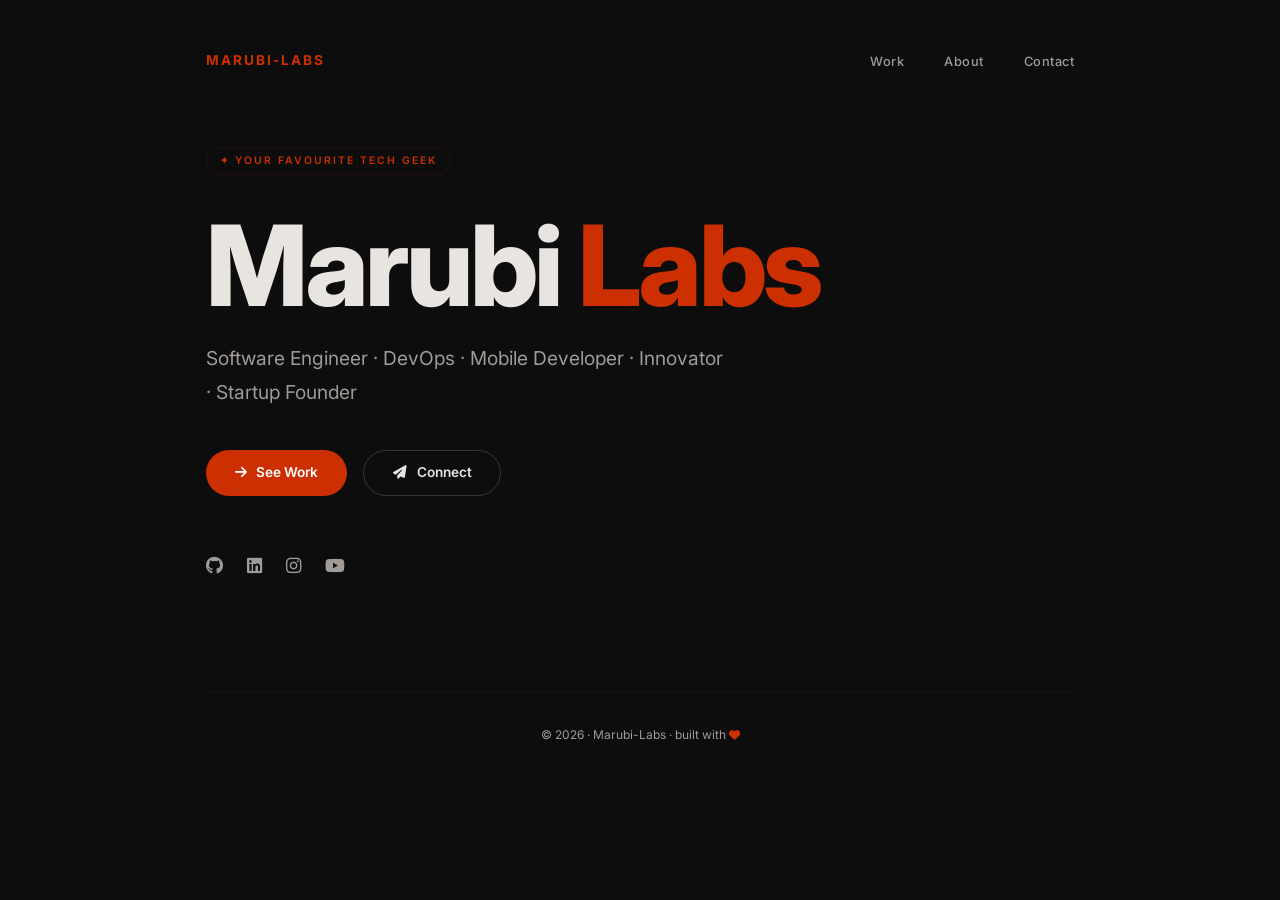
==== index.html @ 68ee71f8 "fewer" ====
<!DOCTYPE html>
<html lang="en">
<head>
    <meta charset="UTF-8" />
    <meta name="viewport" content="width=device-width, initial-scale=1.0" />
    
    <!-- Meta -->
    <title>Felix Marubi · builder</title>
    <meta name="description" content="Felix Marubi — building things that matter. CEO @ Marubi-Labs." />
    <meta name="author" content="Felix Marubi" />
    
    <!-- Open Graph -->
    <meta property="og:title" content="Felix Marubi" />
    <meta property="og:description" content="building things that matter." />
    
    <!-- Fonts -->
    <link rel="preconnect" href="https://fonts.googleapis.com" />
    <link rel="preconnect" href="https://fonts.gstatic.com" crossorigin />
    <link href="https://fonts.googleapis.com/css2?family=Inter:opsz,wght@14..32,400;14..32,500;14..32,600;14..32,700;14..32,800&display=swap" rel="stylesheet" />
    
    <!-- Icons -->
    <link rel="stylesheet" href="https://cdnjs.cloudflare.com/ajax/libs/font-awesome/6.5.0/css/all.min.css" />
    
    <style>
        /* ========== RESET & BASE ========== */
        * { margin: 0; padding: 0; box-sizing: border-box; }
        html { scroll-behavior: smooth; }
        
        body {
            font-family: 'Inter', sans-serif;
            background: #0d0d0d;
            color: #e8e4df;
            min-height: 100vh;
            line-height: 1.6;
            padding: 2rem;
        }
        
        /* ========== LAYOUT ========== */
        .container {
            max-width: 900px;
            width: 100%;
            margin: 0 auto;
            padding: 0 1rem;
        }
        
        /* ========== NAV ========== */
        nav {
            display: flex;
            justify-content: space-between;
            align-items: center;
            padding: 1rem 0 4rem;
            width: 100%;
        }
        
        .logo {
            font-weight: 700;
            font-size: 0.85rem;
            letter-spacing: 2px;
            text-transform: uppercase;
            color: #cc2f01;
        }
        
        .nav-links {
            display: flex;
            gap: 2.5rem;
            list-style: none;
        }
        
        .nav-links a {
            color: #a09b96;
            text-decoration: none;
            font-size: 0.8rem;
            font-weight: 500;
            letter-spacing: 0.5px;
            transition: color 0.2s;
        }
        
        .nav-links a:hover {
            color: #e8e4df;
        }
        
        /* ========== HERO ========== */
        .hero {
            padding: 0.5rem 0 3rem;
        }
        
        .badge {
            display: inline-block;
            font-size: 0.65rem;
            font-weight: 600;
            letter-spacing: 2px;
            text-transform: uppercase;
            color: #cc2f01;
            border: 1px solid #cc2f0120;
            padding: 0.3rem 0.8rem;
            border-radius: 20px;
            margin-bottom: 2rem;
        }
        
        h1 {
            font-size: clamp(4rem, 12vw, 7rem);
            font-weight: 800;
            line-height: 1.05;
            letter-spacing: -0.03em;
            margin-bottom: 1rem;
        }
        
        h1 .highlight {
            color: #cc2f01;
        }
        
        .subtitle {
            font-size: clamp(1rem, 2vw, 1.2rem);
            color: #a09b96;
            max-width: 520px;
            margin-bottom: 2.5rem;
            font-weight: 400;
            line-height: 1.8;
        }
        
        /* ========== BUTTONS ========== */
        .btn-group {
            display: flex;
            gap: 1rem;
            flex-wrap: wrap;
            margin-bottom: 3.5rem;
        }
        
        .btn {
            display: inline-flex;
            align-items: center;
            gap: 0.6rem;
            padding: 0.7rem 1.8rem;
            border-radius: 40px;
            font-weight: 600;
            font-size: 0.85rem;
            text-decoration: none;
            transition: all 0.3s ease;
            border: none;
            cursor: pointer;
            font-family: 'Inter', sans-serif;
        }
        
        .btn-primary {
            background: #cc2f01;
            color: #fff;
        }
        
        .btn-primary:hover {
            background: #b82800;
            transform: translateY(-2px);
        }
        
        .btn-outline {
            background: transparent;
            color: #e8e4df;
            border: 1px solid #e8e4df30;
        }
        
        .btn-outline:hover {
            border-color: #cc2f01;
            color: #cc2f01;
            transform: translateY(-2px);
        }
        
        /* ========== STATS ========== */
        .stats {
            display: flex;
            gap: 4rem;
            padding: 1.5rem 0;
            border-top: 1px solid #ffffff08;
            border-bottom: 1px solid #ffffff08;
            margin-bottom: 3rem;
        }
        
        .stat-item {
            display: flex;
            flex-direction: column;
        }
        
        .stat-number {
            font-size: 1.6rem;
            font-weight: 700;
            color: #e8e4df;
        }
        
        .stat-label {
            font-size: 0.7rem;
            text-transform: uppercase;
            letter-spacing: 1px;
            color: #a09b96;
        }
        
        /* ========== SOCIALS ========== */
        .socials {
            display: flex;
            gap: 1.5rem;
        }
        
        .socials a {
            color: #a09b96;
            font-size: 1.1rem;
            transition: color 0.2s;
        }
        
        .socials a:hover {
            color: #e8e4df;
        }
        
        /* ========== FOOTER ========== */
        .footer {
            margin-top: 4rem;
            padding-top: 2rem;
            border-top: 1px solid #ffffff08;
            width: 100%;
            text-align: center;
            font-size: 0.75rem;
            color: #a09b96;
        }
        
        .footer a {
            color: #a09b96;
            text-decoration: none;
        }
        
        .footer a:hover {
            color: #cc2f01;
        }
        
        /* ========== RESPONSIVE ========== */
        @media (max-width: 600px) {
            body { padding: 1.5rem; }
            .stats { flex-direction: column; gap: 1rem; }
            .nav-links { gap: 1.5rem; }
            .btn-group { flex-direction: column; }
            .btn { justify-content: center; }
            h1 { font-size: clamp(2.8rem, 10vw, 4rem); }
        }
    </style>
</head>
<body>

<div class="container">
    
    <!-- NAV -->
    <nav>
        <span class="logo">Marubi-Labs</span>
        <ul class="nav-links">
            <li><a href="#">Work</a></li>
            <li><a href="#">About</a></li>
            <li><a href="#">Contact</a></li>
        </ul>
    </nav>
    
    <!-- HERO -->
    <section class="hero">
        <span class="badge">✦ Your Favourite Tech Geek</span>
        
        <h1>
            Marubi <span class="highlight">Labs</span>
        </h1>
        
        <p class="subtitle">
            Software Engineer · DevOps · Mobile Developer · Innovator · Startup Founder
        </p>
        
        <div class="btn-group">
            <a href="#" class="btn btn-primary">
                <i class="fas fa-arrow-right"></i> See Work
            </a>
            <a href="#" class="btn btn-outline">
                <i class="fas fa-paper-plane"></i> Connect
            </a>
        </div>
        
        <!-- STATS -->
  
        
        <!-- SOCIALS -->
        <div class="socials">
            <a href="#" aria-label="GitHub"><i class="fab fa-github"></i></a>
            <a href="#" aria-label="LinkedIn"><i class="fab fa-linkedin"></i></a>
            <a href="#" aria-label="Instagram"><i class="fab fa-instagram"></i></a>
            <a href="#" aria-label="YouTube"><i class="fab fa-youtube"></i></a>
        </div>
    </section>
    
    <!-- FOOTER -->
    <footer class="footer">
        <p>© 2026 · <a href="#">Marubi-Labs</a> · built with <i class="fas fa-heart" style="color:#cc2f01; font-size:0.7rem;"></i></p>
    </footer>
    
</div>

</body>
</html>
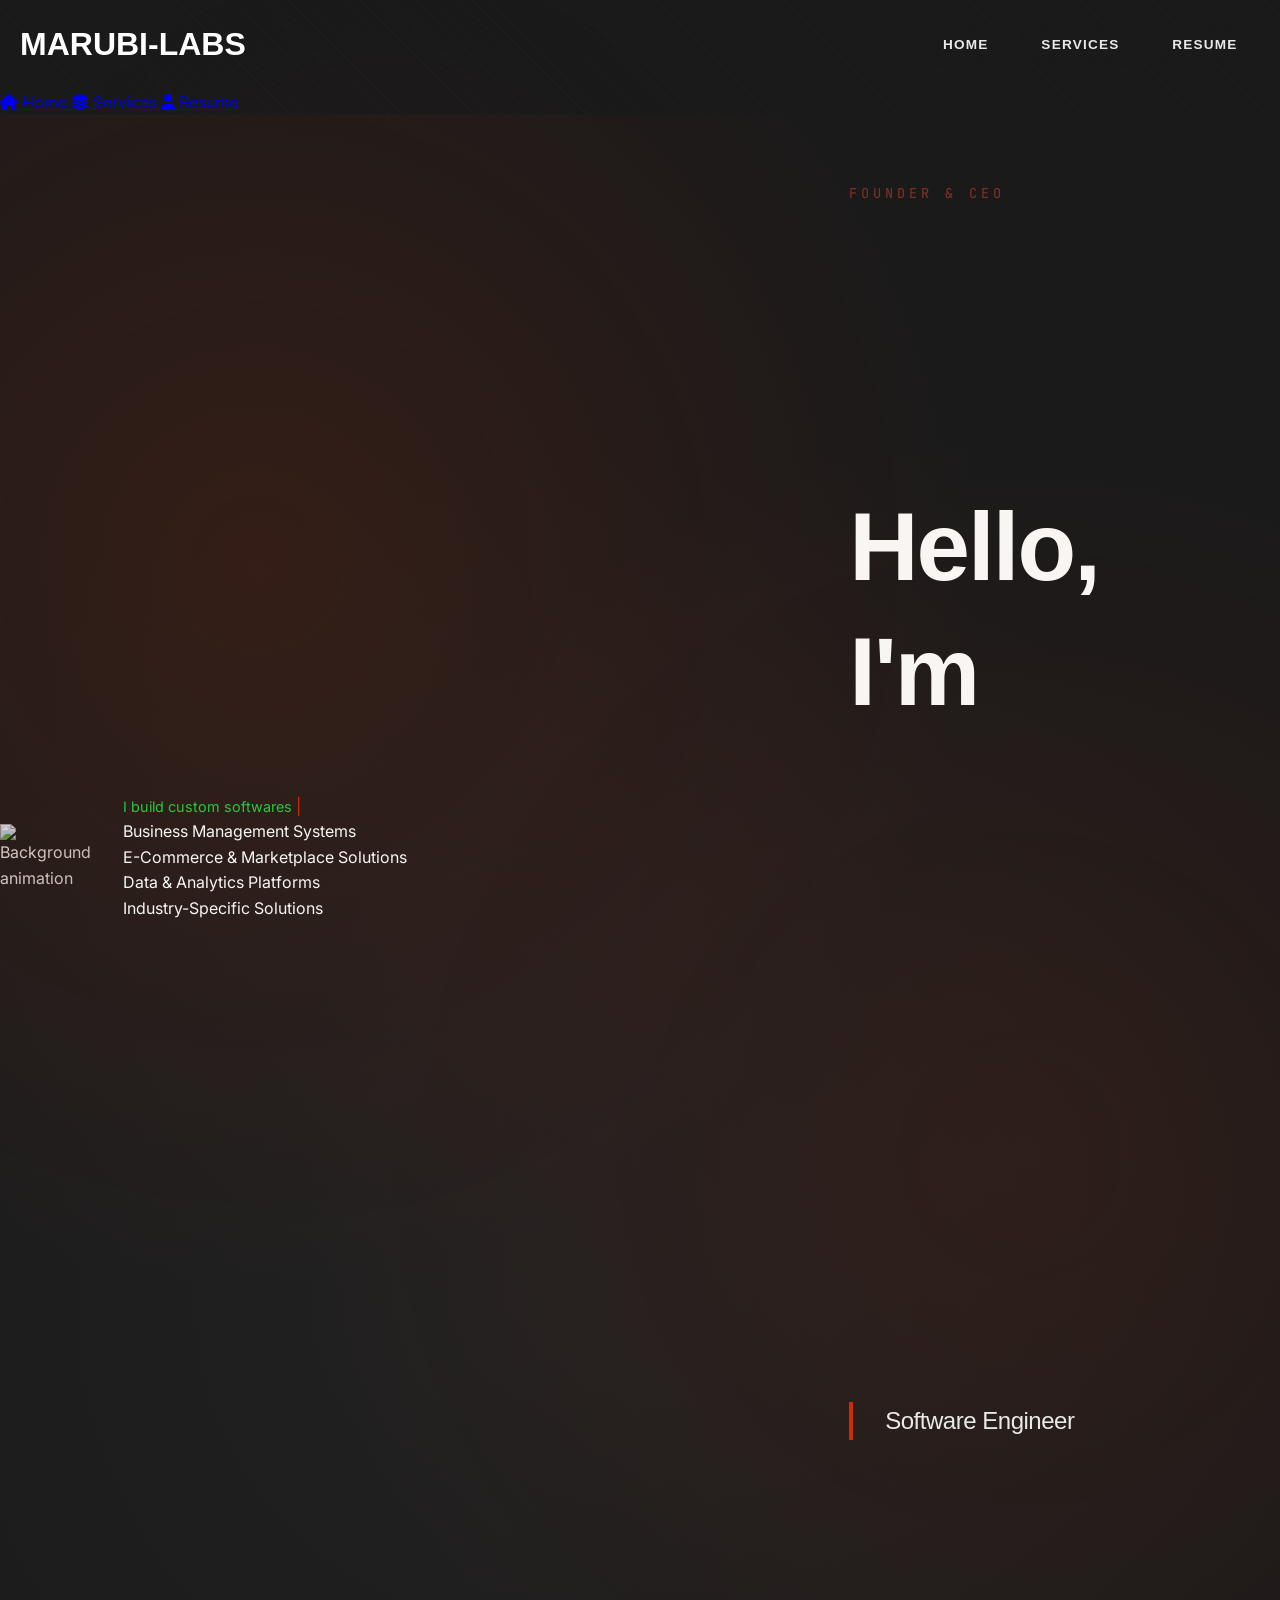
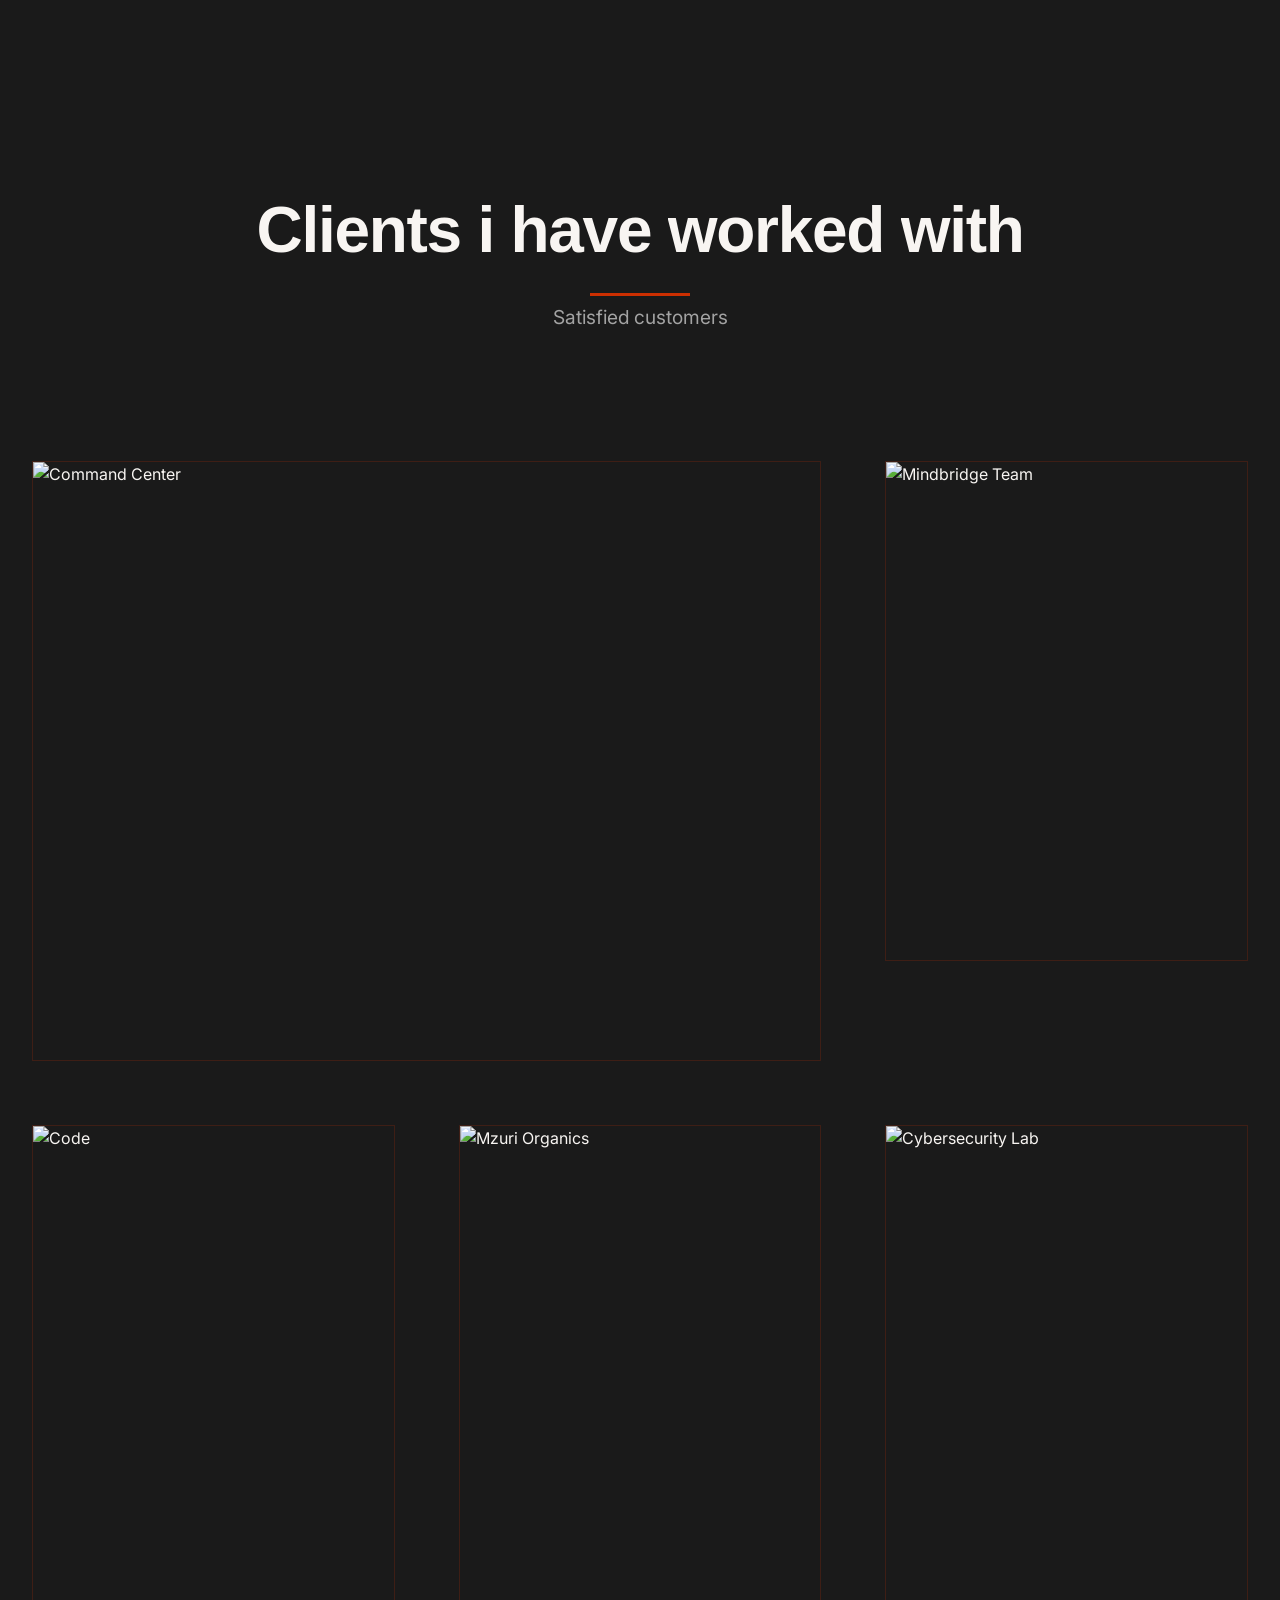
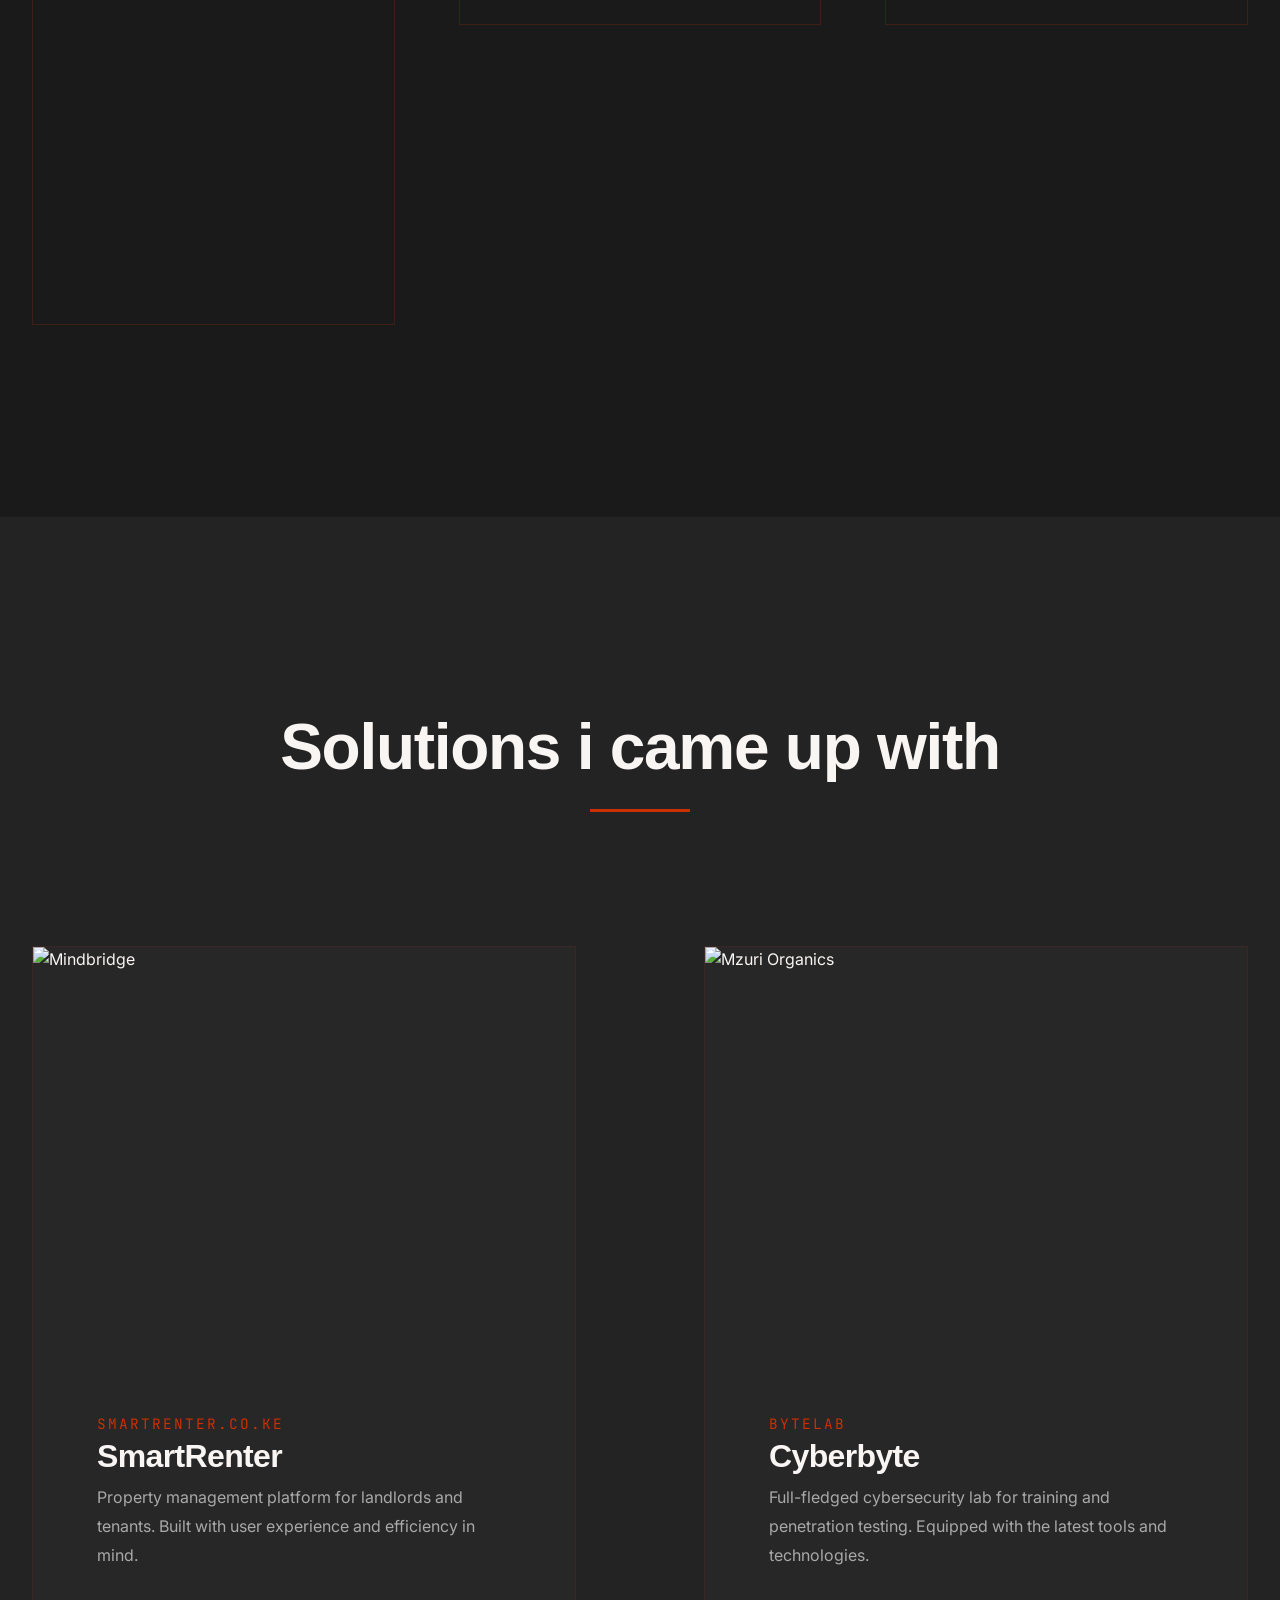
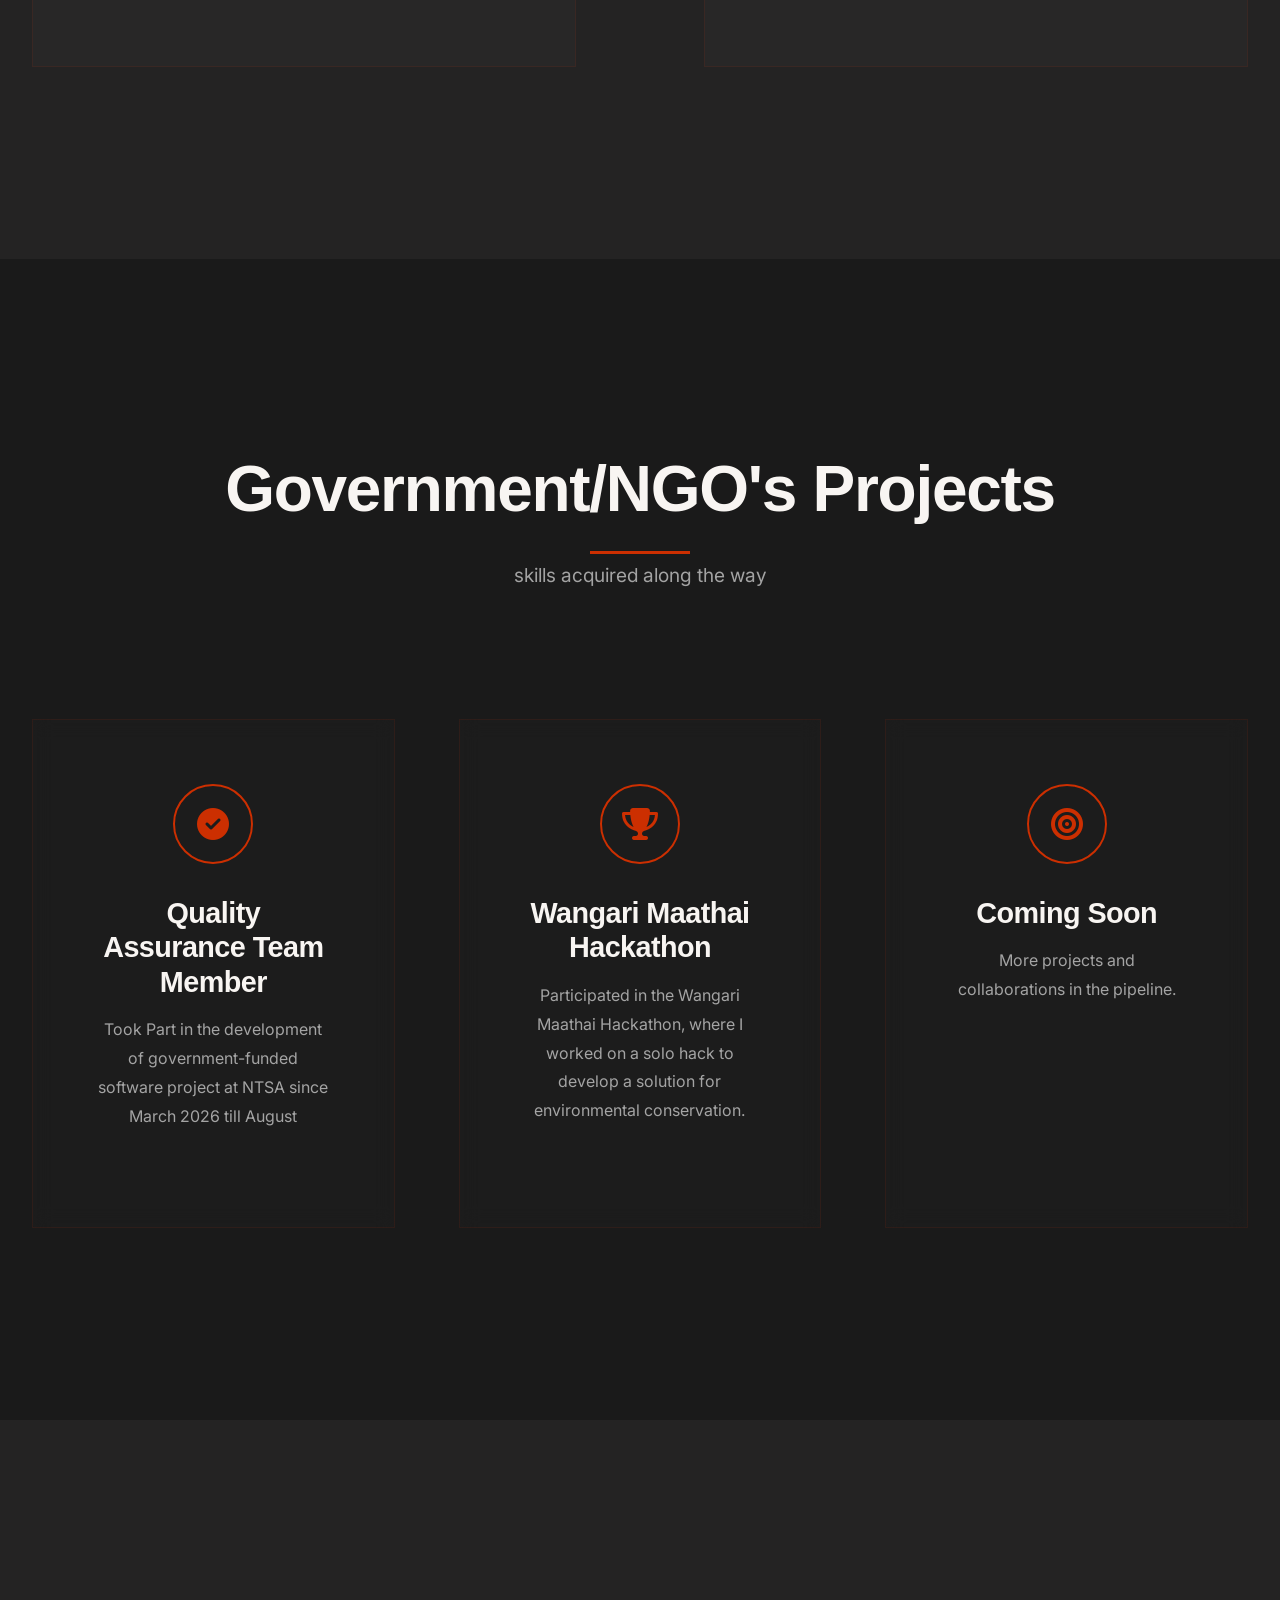
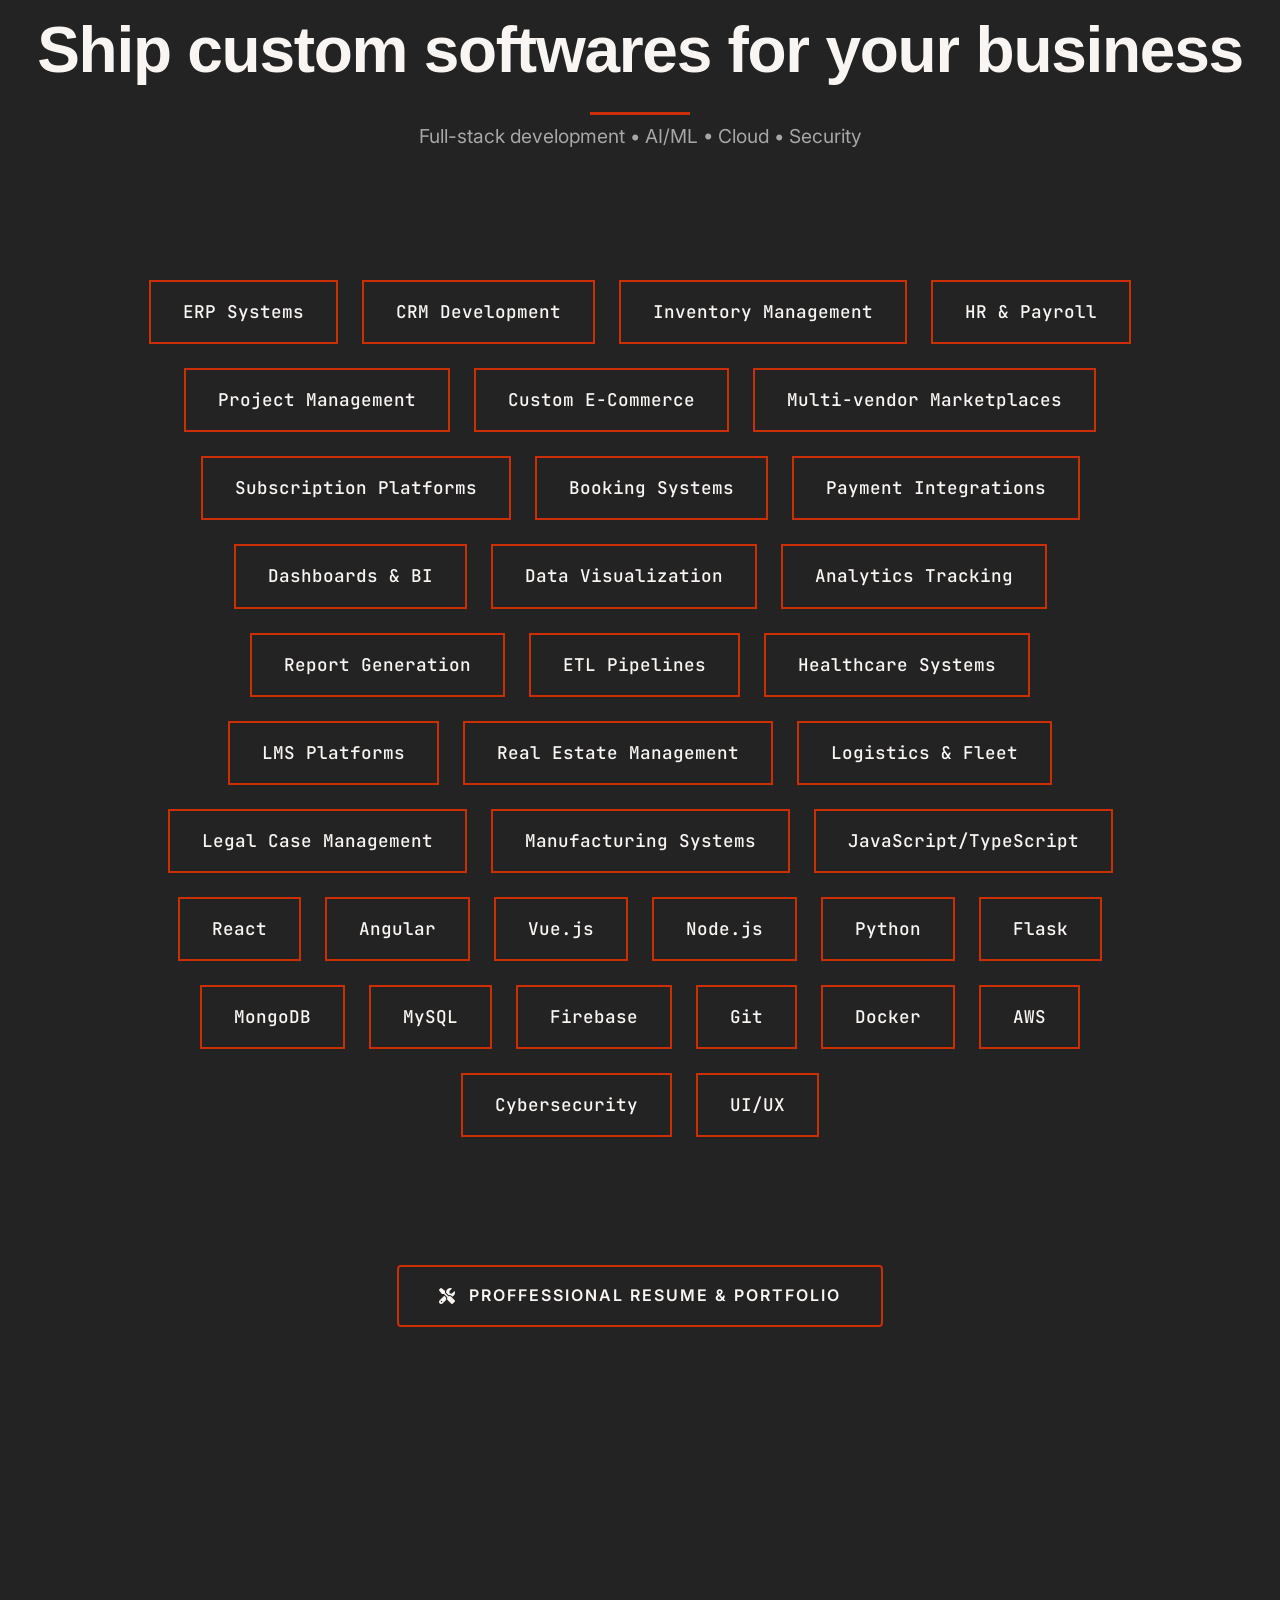
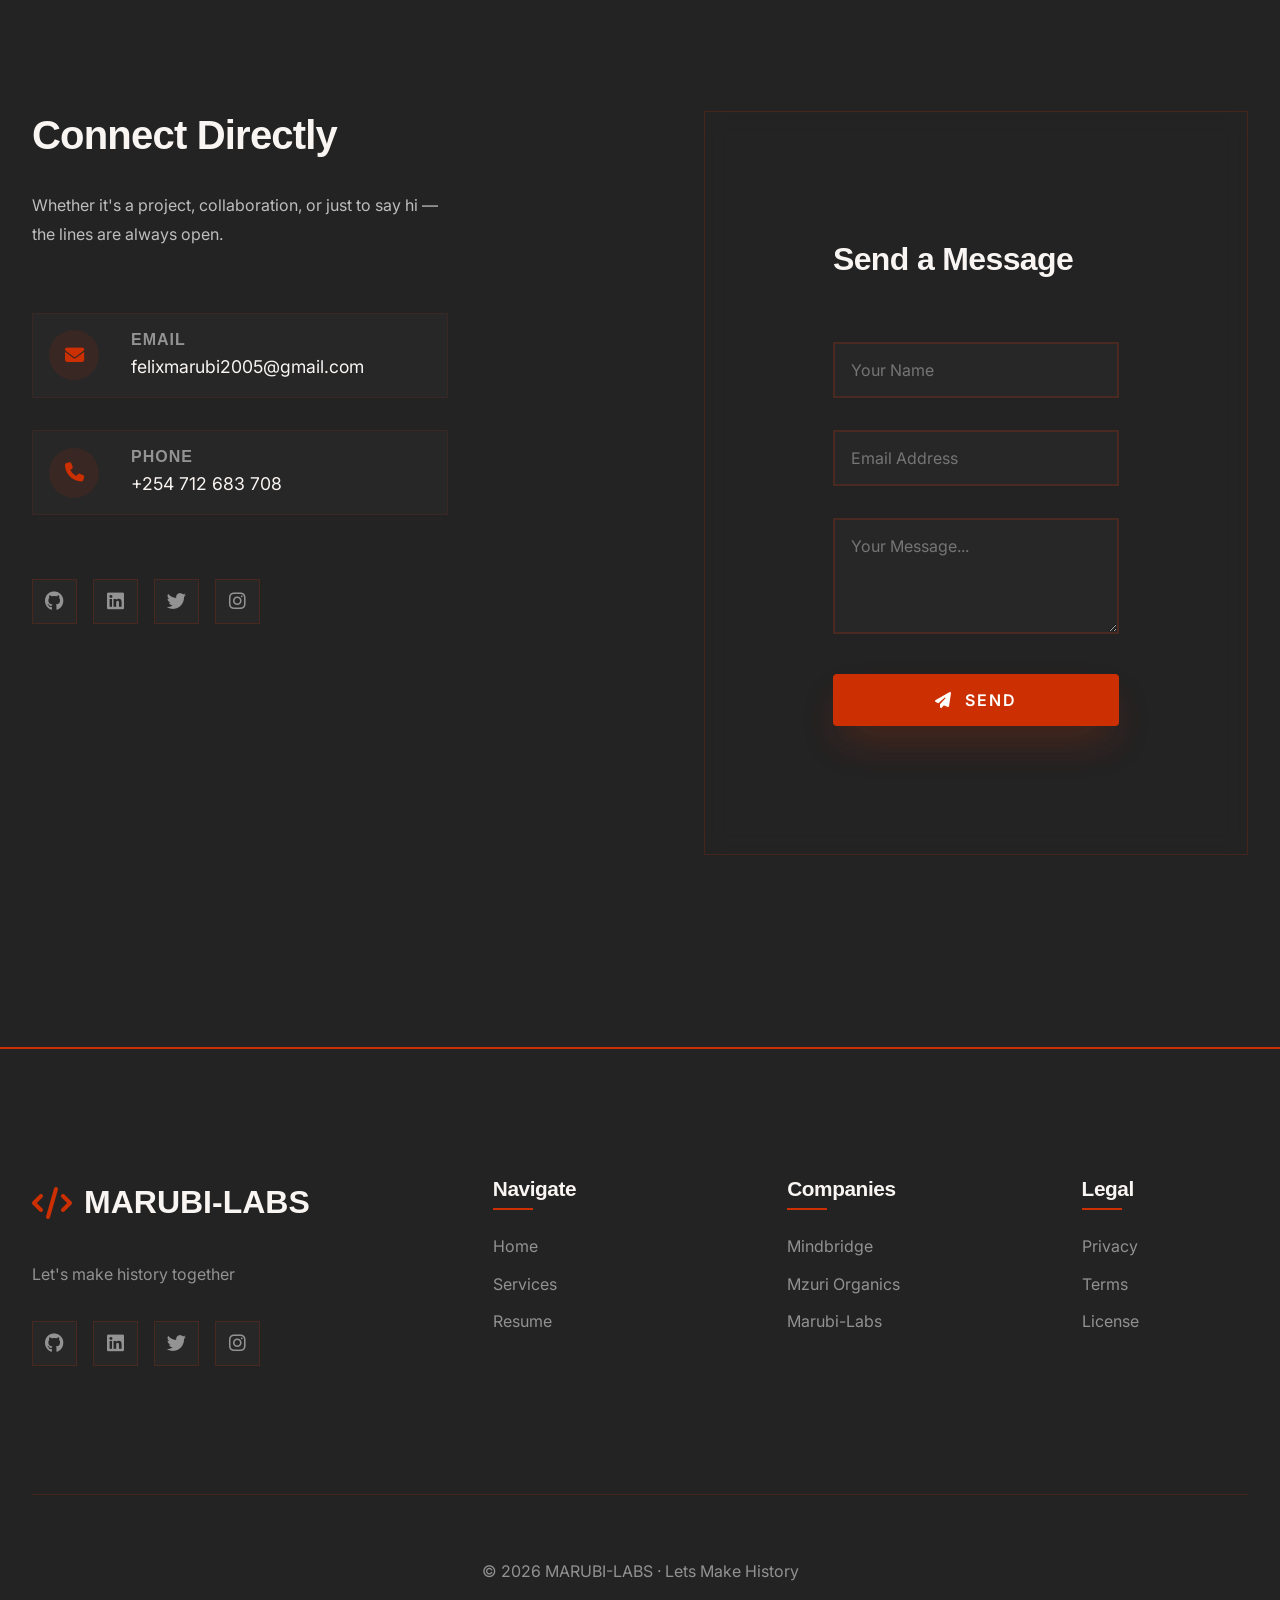
==== commit 5aed6b93: "Revise index.html for SEO and navigation enhancements Updated meta tags, navigation structure, and c" ====
--- a/index.html
+++ b/index.html
@@ -1,296 +1,475 @@
 <!DOCTYPE html>
 <html lang="en">
 <head>
-    <meta charset="UTF-8" />
-    <meta name="viewport" content="width=device-width, initial-scale=1.0" />
-    
-    <!-- Meta -->
-    <title>Felix Marubi · builder</title>
-    <meta name="description" content="Felix Marubi — building things that matter. CEO @ Marubi-Labs." />
-    <meta name="author" content="Felix Marubi" />
-    
-    <!-- Open Graph -->
-    <meta property="og:title" content="Felix Marubi" />
-    <meta property="og:description" content="building things that matter." />
-    
-    <!-- Fonts -->
-    <link rel="preconnect" href="https://fonts.googleapis.com" />
-    <link rel="preconnect" href="https://fonts.gstatic.com" crossorigin />
-    <link href="https://fonts.googleapis.com/css2?family=Inter:opsz,wght@14..32,400;14..32,500;14..32,600;14..32,700;14..32,800&display=swap" rel="stylesheet" />
-    
-    <!-- Icons -->
-    <link rel="stylesheet" href="https://cdnjs.cloudflare.com/ajax/libs/font-awesome/6.5.0/css/all.min.css" />
-    
-    <style>
-        /* ========== RESET & BASE ========== */
-        * { margin: 0; padding: 0; box-sizing: border-box; }
-        html { scroll-behavior: smooth; }
-        
-        body {
-            font-family: 'Inter', sans-serif;
-            background: #0d0d0d;
-            color: #e8e4df;
-            min-height: 100vh;
-            line-height: 1.6;
-            padding: 2rem;
-        }
-        
-        /* ========== LAYOUT ========== */
-        .container {
-            max-width: 900px;
-            width: 100%;
-            margin: 0 auto;
-            padding: 0 1rem;
-        }
-        
-        /* ========== NAV ========== */
-        nav {
-            display: flex;
-            justify-content: space-between;
-            align-items: center;
-            padding: 1rem 0 4rem;
-            width: 100%;
-        }
-        
-        .logo {
-            font-weight: 700;
-            font-size: 0.85rem;
-            letter-spacing: 2px;
-            text-transform: uppercase;
-            color: #cc2f01;
-        }
-        
-        .nav-links {
-            display: flex;
-            gap: 2.5rem;
-            list-style: none;
-        }
-        
-        .nav-links a {
-            color: #a09b96;
-            text-decoration: none;
-            font-size: 0.8rem;
-            font-weight: 500;
-            letter-spacing: 0.5px;
-            transition: color 0.2s;
-        }
-        
-        .nav-links a:hover {
-            color: #e8e4df;
-        }
-        
-        /* ========== HERO ========== */
-        .hero {
-            padding: 0.5rem 0 3rem;
-        }
-        
-        .badge {
-            display: inline-block;
-            font-size: 0.65rem;
-            font-weight: 600;
-            letter-spacing: 2px;
-            text-transform: uppercase;
-            color: #cc2f01;
-            border: 1px solid #cc2f0120;
-            padding: 0.3rem 0.8rem;
-            border-radius: 20px;
-            margin-bottom: 2rem;
-        }
-        
-        h1 {
-            font-size: clamp(4rem, 12vw, 7rem);
-            font-weight: 800;
-            line-height: 1.05;
-            letter-spacing: -0.03em;
-            margin-bottom: 1rem;
-        }
-        
-        h1 .highlight {
-            color: #cc2f01;
-        }
-        
-        .subtitle {
-            font-size: clamp(1rem, 2vw, 1.2rem);
-            color: #a09b96;
-            max-width: 520px;
-            margin-bottom: 2.5rem;
-            font-weight: 400;
-            line-height: 1.8;
-        }
-        
-        /* ========== BUTTONS ========== */
-        .btn-group {
-            display: flex;
-            gap: 1rem;
-            flex-wrap: wrap;
-            margin-bottom: 3.5rem;
-        }
-        
-        .btn {
-            display: inline-flex;
-            align-items: center;
-            gap: 0.6rem;
-            padding: 0.7rem 1.8rem;
-            border-radius: 40px;
-            font-weight: 600;
-            font-size: 0.85rem;
-            text-decoration: none;
-            transition: all 0.3s ease;
-            border: none;
-            cursor: pointer;
-            font-family: 'Inter', sans-serif;
-        }
-        
-        .btn-primary {
-            background: #cc2f01;
-            color: #fff;
-        }
-        
-        .btn-primary:hover {
-            background: #b82800;
-            transform: translateY(-2px);
-        }
-        
-        .btn-outline {
-            background: transparent;
-            color: #e8e4df;
-            border: 1px solid #e8e4df30;
-        }
-        
-        .btn-outline:hover {
-            border-color: #cc2f01;
-            color: #cc2f01;
-            transform: translateY(-2px);
-        }
-        
-        /* ========== STATS ========== */
-        .stats {
-            display: flex;
-            gap: 4rem;
-            padding: 1.5rem 0;
-            border-top: 1px solid #ffffff08;
-            border-bottom: 1px solid #ffffff08;
-            margin-bottom: 3rem;
-        }
-        
-        .stat-item {
-            display: flex;
-            flex-direction: column;
-        }
-        
-        .stat-number {
-            font-size: 1.6rem;
-            font-weight: 700;
-            color: #e8e4df;
-        }
-        
-        .stat-label {
-            font-size: 0.7rem;
-            text-transform: uppercase;
-            letter-spacing: 1px;
-            color: #a09b96;
-        }
-        
-        /* ========== SOCIALS ========== */
-        .socials {
-            display: flex;
-            gap: 1.5rem;
-        }
-        
-        .socials a {
-            color: #a09b96;
-            font-size: 1.1rem;
-            transition: color 0.2s;
-        }
-        
-        .socials a:hover {
-            color: #e8e4df;
-        }
-        
-        /* ========== FOOTER ========== */
-        .footer {
-            margin-top: 4rem;
-            padding-top: 2rem;
-            border-top: 1px solid #ffffff08;
-            width: 100%;
-            text-align: center;
-            font-size: 0.75rem;
-            color: #a09b96;
-        }
-        
-        .footer a {
-            color: #a09b96;
-            text-decoration: none;
-        }
-        
-        .footer a:hover {
-            color: #cc2f01;
-        }
-        
-        /* ========== RESPONSIVE ========== */
-        @media (max-width: 600px) {
-            body { padding: 1.5rem; }
-            .stats { flex-direction: column; gap: 1rem; }
-            .nav-links { gap: 1.5rem; }
-            .btn-group { flex-direction: column; }
-            .btn { justify-content: center; }
-            h1 { font-size: clamp(2.8rem, 10vw, 4rem); }
-        }
-    </style>
+    <meta charset="UTF-8">
+    <meta name="viewport" content="width=device-width, initial-scale=1.0">
+
+    <!-- Primary Meta Tags -->
+    <title>Felix Marubi | CEO & Founder at Marubi-Labs</title>
+    <meta name="title" content="Felix Marubi | CEO & Founder at Marubi-Labs">
+    <meta name="description" content="CEO of Marubi-Labs, building Mindbridge and Mzuri Organics. Software Engineering student at Kirinyaga University creating innovative solutions for African communities.">
+    <meta name="keywords" content="Felix Marubi, Marubi-Labs, CEO, Software Engineer, Mindbridge, Mzuri Organics, Kirinyaga University, Web Developer, Kenya">
+    <meta name="author" content="Felix Marubi">
+    <meta name="robots" content="index, follow">
+
+    <!-- Open Graph / Facebook -->
+    <meta property="og:type" content="website">
+    <meta property="og:url" content="https://marubilabs.com/">
+    <meta property="og:title" content="Felix Marubi | CEO & Founder at Marubi-Labs">
+    <meta property="og:description" content="Building Mindbridge, Mzuri Organics, and innovative solutions for African communities.">
+    <meta property="og:image" content="images/og-image.jpg">
+
+    <!-- Twitter -->
+    <meta property="twitter:card" content="summary_large_image">
+    <meta property="twitter:url" content="https://marubilabs.com/">
+    <meta property="twitter:title" content="Felix Marubi | CEO & Founder at Marubi-Labs">
+    <meta property="twitter:description" content="Building Mindbridge, Mzuri Organics, and innovative solutions for African communities.">
+    <meta property="twitter:image" content="images/og-image.jpg">
+
+    <!-- Favicon -->
+    <link rel="icon" type="image/x-icon" href="images/icons/favicon.ico">
+    <link rel="apple-touch-icon" sizes="180x180" href="images/icons/apple-touch-icon.png">
+
+    <!-- Fonts & Icons -->
+    <link rel="preconnect" href="https://fonts.googleapis.com">
+    <link rel="preconnect" href="https://fonts.gstatic.com" crossorigin>
+    <link href="https://fonts.googleapis.com/css2?family=Inter:wght@300;400;500;600;700;800&display=swap" rel="stylesheet">
+    <link href="https://fonts.googleapis.com/css2?family=JetBrains+Mono:wght@400;500;600;700&display=swap" rel="stylesheet">
+    <link rel="stylesheet" href="https://cdnjs.cloudflare.com/ajax/libs/font-awesome/6.4.0/css/all.min.css">
+
+    <!-- CSS -->
+    <link rel="stylesheet" href="css/pages/home.css?v=20260908">
 </head>
 <body>
-
-<div class="container">
-    
-    <!-- NAV -->
-    <nav>
-        <span class="logo">Marubi-Labs</span>
-        <ul class="nav-links">
-            <li><a href="#">Work</a></li>
-            <li><a href="#">About</a></li>
-            <li><a href="#">Contact</a></li>
-        </ul>
+    <!-- Navigation: 3 tabs only — Home, Services, Resume -->
+    <nav class="navbar" id="mainNav">
+        <div class="nav-container">
+            <a href="index.html" class="logo">
+                <span class="logo-text">MARUBI-LABS</span>
+            </a>
+
+            <div class="nav-menu" id="navMenu">
+                <a href="index.html" class="nav-link active" data-tab="home">Home</a>
+                <a href="services.html" class="nav-link" data-tab="services">Services</a>
+                <a href="resume.html" class="nav-link" data-tab="resume">Resume</a>
+            </div>
+        </div>
     </nav>
-    
-    <!-- HERO -->
+
+    <!-- Mobile bottom tab bar (glassmorphism) -->
+    <nav class="bottom-nav" id="bottomNav" aria-label="Primary">
+        <a href="index.html" class="bottom-nav-link active" data-tab="home">
+            <span class="bottom-nav-icon"><i class="fas fa-house"></i></span>
+            <span class="bottom-nav-label">Home</span>
+        </a>
+        <a href="services.html" class="bottom-nav-link" data-tab="services">
+            <span class="bottom-nav-icon"><i class="fas fa-layer-group"></i></span>
+            <span class="bottom-nav-label">Services</span>
+        </a>
+        <a href="resume.html" class="bottom-nav-link" data-tab="resume">
+            <span class="bottom-nav-icon"><i class="fas fa-user"></i></span>
+            <span class="bottom-nav-label">Resume</span>
+        </a>
+    </nav>
+
+    <!-- Hero Section -->
     <section class="hero">
-        <span class="badge">✦ Your Favourite Tech Geek</span>
-        
-        <h1>
-            Marubi <span class="highlight">Labs</span>
-        </h1>
-        
-        <p class="subtitle">
-            Software Engineer · DevOps · Mobile Developer · Innovator · Startup Founder
-        </p>
-        
-        <div class="btn-group">
-            <a href="#" class="btn btn-primary">
-                <i class="fas fa-arrow-right"></i> See Work
-            </a>
-            <a href="#" class="btn btn-outline">
-                <i class="fas fa-paper-plane"></i> Connect
-            </a>
-        </div>
-        
-        <!-- STATS -->
-  
-        
-        <!-- SOCIALS -->
-        <div class="socials">
-            <a href="#" aria-label="GitHub"><i class="fab fa-github"></i></a>
-            <a href="#" aria-label="LinkedIn"><i class="fab fa-linkedin"></i></a>
-            <a href="#" aria-label="Instagram"><i class="fab fa-instagram"></i></a>
-            <a href="#" aria-label="YouTube"><i class="fab fa-youtube"></i></a>
-        </div>
-    </section>
-    
-    <!-- FOOTER -->
+        <div class="hero-background">
+            <img
+                src="images/gallery/VirtuaVerse_ Cyberpunk and Pixels.gif"
+                alt="Background animation"
+                class="hero-background-img"
+                loading="lazy"
+            >
+        </div>
+
+        <div class="hero-gradient-overlay"></div>
+
+        <div class="container">
+            <div class="hero-content">
+                <!-- LEFT COLUMN - Terminal -->
+                <div class="terminal-column animate-fade-in">
+                    <div class="terminal-line">
+                        <span class="typing-text" id="typingReview">I build custom softwares</span>
+                        <span class="cursor">|</span>
+                    </div>
+
+                    <div class="terminal-info">
+                        <div class="terminal-info-item">
+                            <span class="terminal-info-label"> Business Management Systems</span>
+                        </div>
+                        <div class="terminal-info-item">
+                            <span class="terminal-info-label"> E-Commerce & Marketplace Solutions</span>
+                        </div>
+                        <div class="terminal-info-item">
+                            <span class="terminal-info-label"> Data & Analytics Platforms</span>
+                        </div>
+                        <div class="terminal-info-item">
+                            <span class="terminal-info-label"> Industry-Specific Solutions</span>
+                        </div>
+                    </div>
+                </div>
+
+                <!-- RIGHT COLUMN - Hero Text -->
+                <div class="hero-text-column">
+                    <div class="hero-text">
+                        <h1 class="hero-title">
+                            <span class="greeting">Hello, I'm</span>
+                            <span class="name">Felix Marubi</span>
+                        </h1>
+
+                        <h2 class="hero-subtitle animate-slide-up delay-1">
+                            Software Engineer
+                        </h2>
+                    </div>
+                </div>
+            </div>
+        </div>
+    </section>
+
+    <!-- Gallery Section -->
+    <section id="gallery" class="gallery-section">
+        <div class="container">
+            <div class="section-header">
+                <h2 class="section-title">Clients i have worked with</h2>
+                <p class="section-subtitle">Satisfied customers</p>
+            </div>
+
+            <div class="gallery-grid">
+                <div class="gallery-item large">
+                    <img src="images/gallery/client1.JPG" alt="Command Center" class="gallery-image">
+                    <div class="gallery-overlay">
+                        <h3>Mzuri Organics</h3>
+                        <span class="gallery-tag">2025</span>
+                    </div>
+                </div>
+
+                <div class="gallery-item">
+                    <img src="images/gallery/5.png" alt="Mindbridge Team" class="gallery-image">
+                    <div class="gallery-overlay">
+                        <h3>Mindbridge</h3>
+                        <span class="gallery-tag">2025</span>
+                    </div>
+                </div>
+
+                <div class="gallery-item tall">
+                    <img src="images/gallery/1.png" alt="Code" class="gallery-image">
+                    <div class="gallery-overlay">
+                        <h3>Mindbridge</h3>
+                        <span class="gallery-tag">2025</span>
+                    </div>
+                </div>
+
+                <div class="gallery-item">
+                    <img src="images/gallery/2.png" alt="Mzuri Organics" class="gallery-image">
+                    <div class="gallery-overlay">
+                        <h3>mindbridge</h3>
+                        <span class="gallery-tag">2026</span>
+                    </div>
+                </div>
+
+                <div class="gallery-item">
+                    <img src="images/gallery/3.png" alt="Cybersecurity Lab" class="gallery-image">
+                    <div class="gallery-overlay">
+                        <h3>mindbridge</h3>
+                        <span class="gallery-tag">2025</span>
+                    </div>
+                </div>
+            </div>
+        </div>
+    </section>
+
+    <!-- Projects Showcase -->
+    <section class="projects-showcase">
+        <div class="container">
+            <div class="section-header">
+                <h2 class="section-title">Solutions i came up with</h2>
+            </div>
+
+            <div class="projects-grid">
+                <div class="project-card">
+                    <div class="project-image">
+                        <img src="images/gallery/smartrenter.JPG" alt="Mindbridge">
+                    </div>
+                    <div class="project-content">
+                        <span class="company">smartrenter.co.ke</span>
+                        <h3>SmartRenter</h3>
+                        <p>Property management platform for landlords and tenants. Built with user experience and efficiency in mind.</p>
+                    </div>
+                </div>
+
+                <div class="project-card">
+                    <div class="project-image">
+                        <img src="images/gallery/bytelab.JPG" alt="Mzuri Organics">
+                    </div>
+                    <div class="project-content">
+                        <span class="company">Bytelab</span>
+                        <h3>Cyberbyte</h3>
+                        <p>Full-fledged cybersecurity lab for training and penetration testing. Equipped with the latest tools and technologies.</p>
+                    </div>
+                </div>
+            </div>
+        </div>
+    </section>
+
+    <!-- About Preview -->
+    <section class="about-preview">
+        <div class="container">
+            <div class="section-header">
+                <h2 class="section-title">Government/NGO's Projects</h2>
+                <p class="section-subtitle">skills acquired along the way</p>
+            </div>
+
+            <div class="about-grid">
+                <div class="about-card">
+                    <div class="card-icon">
+                        <i class="fas fa-check-circle"></i>
+                    </div>
+                    <h3>Quality Assurance Team Member</h3>
+                    <p>Took Part in the development of government-funded software project at NTSA since March 2026 till August</p>
+                </div>
+
+                <div class="about-card">
+                    <div class="card-icon">
+                        <i class="fas fa-trophy"></i>
+                    </div>
+                    <h3>Wangari Maathai Hackathon</h3>
+                    <p>Participated in the Wangari Maathai Hackathon, where I worked on a solo hack to develop a solution for environmental conservation.</p>
+                </div>
+
+                <div class="about-card">
+                    <div class="card-icon">
+                        <i class="fas fa-bullseye"></i>
+                    </div>
+                    <h3>Coming Soon</h3>
+                    <p>More projects and collaborations in the pipeline.</p>
+                </div>
+            </div>
+        </div>
+    </section>
+
+    <!-- Skills Section -->
+    <section class="skills-section">
+        <div class="container">
+            <div class="section-header">
+                <h2 class="section-title">Ship custom softwares for your business</h2>
+                <p class="section-subtitle">Full-stack development • AI/ML • Cloud • Security</p>
+            </div>
+
+            <div class="skills-cloud">
+                <!-- Business Management Systems -->
+                <span class="skill-tag" data-category="bms">ERP Systems</span>
+                <span class="skill-tag" data-category="bms">CRM Development</span>
+                <span class="skill-tag" data-category="bms">Inventory Management</span>
+                <span class="skill-tag" data-category="bms">HR & Payroll</span>
+                <span class="skill-tag" data-category="bms">Project Management</span>
+
+                <!-- E-Commerce & Marketplace -->
+                <span class="skill-tag" data-category="ecom">Custom E-Commerce</span>
+                <span class="skill-tag" data-category="ecom">Multi-vendor Marketplaces</span>
+                <span class="skill-tag" data-category="ecom">Subscription Platforms</span>
+                <span class="skill-tag" data-category="ecom">Booking Systems</span>
+                <span class="skill-tag" data-category="ecom">Payment Integrations</span>
+
+                <!-- Data & Analytics -->
+                <span class="skill-tag" data-category="data">Dashboards & BI</span>
+                <span class="skill-tag" data-category="data">Data Visualization</span>
+                <span class="skill-tag" data-category="data">Analytics Tracking</span>
+                <span class="skill-tag" data-category="data">Report Generation</span>
+                <span class="skill-tag" data-category="data">ETL Pipelines</span>
+
+                <!-- Industry-Specific -->
+                <span class="skill-tag" data-category="industry">Healthcare Systems</span>
+                <span class="skill-tag" data-category="industry">LMS Platforms</span>
+                <span class="skill-tag" data-category="industry">Real Estate Management</span>
+                <span class="skill-tag" data-category="industry">Logistics & Fleet</span>
+                <span class="skill-tag" data-category="industry">Legal Case Management</span>
+                <span class="skill-tag" data-category="industry">Manufacturing Systems</span>
+
+                <!-- Tech Stack -->
+                <span class="skill-tag" data-category="tech">JavaScript/TypeScript</span>
+                <span class="skill-tag" data-category="tech">React</span>
+                <span class="skill-tag" data-category="tech">Angular</span>
+                <span class="skill-tag" data-category="tech">Vue.js</span>
+                <span class="skill-tag" data-category="tech">Node.js</span>
+                <span class="skill-tag" data-category="tech">Python</span>
+                <span class="skill-tag" data-category="tech">Flask</span>
+                <span class="skill-tag" data-category="tech">MongoDB</span>
+                <span class="skill-tag" data-category="tech">MySQL</span>
+                <span class="skill-tag" data-category="tech">Firebase</span>
+                <span class="skill-tag" data-category="tech">Git</span>
+                <span class="skill-tag" data-category="tech">Docker</span>
+                <span class="skill-tag" data-category="tech">AWS</span>
+                <span class="skill-tag" data-category="tech">Cybersecurity</span>
+                <span class="skill-tag" data-category="tech">UI/UX</span>
+            </div>
+
+            <div class="text-center">
+                <a href="resume.html" class="btn btn-outline">
+                    <i class="fas fa-tools"></i>
+                    Proffessional Resume & Portfolio
+                </a>
+            </div>
+        </div>
+    </section>
+
+    <!-- Contact Section -->
+    <section class="contact-section">
+        <div class="container">
+            <div class="contact-grid">
+                <div class="contact-info">
+                    <h2>Connect Directly</h2>
+                    <p>Whether it's a project, collaboration, or just to say hi — the lines are always open.</p>
+
+                    <div class="info-items">
+                        <div class="info-item">
+                            <i class="fas fa-envelope"></i>
+                            <div>
+                                <h3>Email</h3>
+                                <a href="mailto:felixmarubi2005@gmail.com">felixmarubi2005@gmail.com</a>
+                            </div>
+                        </div>
+
+                        <div class="info-item">
+                            <i class="fas fa-phone"></i>
+                            <div>
+                                <h3>Phone</h3>
+                                <a href="tel:+254712683708">+254 712 683 708</a>
+                            </div>
+                        </div>
+                    </div>
+
+                    <div class="social-links">
+                        <a href="https://github.com/Marubi23" target="_blank" class="social-link">
+                            <i class="fab fa-github"></i>
+                        </a>
+                        <a href="https://linkedin.com/in/felixmarubi" target="_blank" class="social-link">
+                            <i class="fab fa-linkedin"></i>
+                        </a>
+                        <a href="https://twitter.com/felixmarubi" target="_blank" class="social-link">
+                            <i class="fab fa-twitter"></i>
+                        </a>
+                        <a href="https://www.instagram.com/marubi___/" target="_blank" class="social-link">
+                            <i class="fab fa-instagram"></i>
+                        </a>
+                    </div>
+                </div>
+
+                <div class="contact-form">
+                    <h2>Send a Message</h2>
+                    <form id="quickContactForm">
+                        <div class="form-group">
+                            <input type="text" placeholder="Your Name" required>
+                        </div>
+                        <div class="form-group">
+                            <input type="email" placeholder="Email Address" required>
+                        </div>
+                        <div class="form-group">
+                            <textarea rows="4" placeholder="Your Message..." required></textarea>
+                        </div>
+                        <button type="submit" class="btn btn-primary btn-block">
+                            <i class="fas fa-paper-plane"></i>
+                            Send
+                        </button>
+                    </form>
+                </div>
+            </div>
+        </div>
+    </section>
+
+    <!-- Footer -->
     <footer class="footer">
-        <p>© 2026 · <a href="#">Marubi-Labs</a> · built with <i class="fas fa-heart" style="color:#cc2f01; font-size:0.7rem;"></i></p>
+        <div class="container">
+            <div class="footer-grid">
+                <div class="footer-col">
+                    <a href="index.html" class="footer-logo">
+                        <i class="fas fa-code"></i>
+                        <span>MARUBI-LABS</span>
+                    </a>
+                    <p>Let's make history together</p>
+                    <div class="social-links">
+                        <a href="https://github.com/Marubi23" target="_blank" class="social-link">
+                            <i class="fab fa-github"></i>
+                        </a>
+                        <a href="https://linkedin.com/in/felixmarubi" target="_blank" class="social-link">
+                            <i class="fab fa-linkedin"></i>
+                        </a>
+                        <a href="https://twitter.com/felixmarubi" target="_blank" class="social-link">
+                            <i class="fab fa-twitter"></i>
+                        </a>
+                        <a href="https://www.instagram.com/marubi___/" target="_blank" class="social-link">
+                            <i class="fab fa-instagram"></i>
+                        </a>
+                    </div>
+                </div>
+
+                <div class="footer-col">
+                    <h3>Navigate</h3>
+                    <ul>
+                        <li><a href="index.html">Home</a></li>
+                        <li><a href="services.html">Services</a></li>
+                        <li><a href="resume.html">Resume</a></li>
+                    </ul>
+                </div>
+
+                <div class="footer-col">
+                    <h3>Companies</h3>
+                    <ul>
+                        <li><a href="https://mind-bridge.co.ke" target="_blank">Mindbridge</a></li>
+                        <li><a href="https://mzuriorganics.co.ke" target="_blank">Mzuri Organics</a></li>
+                        <li><a href="#">Marubi-Labs</a></li>
+                    </ul>
+                </div>
+
+                <div class="footer-col">
+                    <h3>Legal</h3>
+                    <ul>
+                        <li><a href="#">Privacy</a></li>
+                        <li><a href="#">Terms</a></li>
+                        <li><a href="#">License</a></li>
+                    </ul>
+                </div>
+            </div>
+
+            <div class="footer-bottom">
+                <p>© 2026 MARUBI-LABS · Lets Make History</p>
+            </div>
+        </div>
     </footer>
-    
-</div>
-
+
+    <!-- Back to Top -->
+    <button class="back-to-top" id="backToTop">
+        <i class="fas fa-chevron-up"></i>
+    </button>
+
+    <!-- JavaScript -->
+    <script src="js/main.js?v=20260908"></script>
+    <script src="js/animations.js?v=20260908"></script>
+    <script>
+        // Terminal typing effect
+        const typingReviews = [
+            "Building Mindbridge for mental health",
+            "Mzuri Organics serving farmers",
+            "Securing African digital space",
+            "20 · CEO · Building legacy"
+        ];
+        let reviewIdx = 0;
+        const typingEl = document.getElementById('typingReview');
+
+        function typeReview() {
+            if (typingEl) {
+                typingEl.style.opacity = '0';
+                setTimeout(() => {
+                    typingEl.textContent = typingReviews[reviewIdx];
+                    typingEl.style.opacity = '1';
+                    reviewIdx = (reviewIdx + 1) % typingReviews.length;
+                }, 500);
+            }
+        }
+
+        if (typingEl) {
+            setInterval(typeReview, 3000);
+        }
+    </script>
 </body>
-</html>+</html>
--- a/css/pages/home.css
+++ b/css/pages/home.css
@@ -0,0 +1,2101 @@
+/* ============================================
+   MARUBI-LABS • LEGENDARY EDITION
+   CEO: Felix Marubi • Age 20 • Built for Greatness
+   Signature Colors: #cc2f01 (Ember) • #242323 (Onyx)
+   ============================================ */
+
+/* Import Premium Fonts */
+@import url('https://fonts.googleapis.com/css2?family=Inter:wght@300;400;500;600;700;800&display=swap');
+@import url('https://fonts.googleapis.com/css2?family=JetBrains+Mono:wght@400;500;600;700&display=swap');
+@import url('https://api.fontshare.com/v2/css?f[]=clash-display@400,500,600,700&f[]=sentient@400,500,600&display=swap');
+
+/* ===== BRAND VARIABLES ===== */
+:root {
+    /* Core Brand Colors - Your Identity */
+    --marubi-ember: #cc2f01;        /* Primary - Bold, passionate, African sunset */
+    --marubi-onyx: #242323;          /* Secondary - Strong foundation, depth */
+    --marubi-ember-light: #e64d2e;    /* Lighter ember for gradients */
+    --marubi-ember-dark: #a52500;     /* Darker ember for depth */
+    --marubi-onyx-light: #3a3a3a;     /* Lighter onyx for contrast */
+    --marubi-cream: #f8f5f2;          /* Off-white for text */
+    --marubi-charcoal: #1a1a1a;       /* Near black for backgrounds */
+    
+    /* Glassmorphism */
+    --glass-ember: rgba(204, 47, 1, 0.1);
+    --glass-onyx: rgba(36, 35, 35, 0.8);
+    --glass-light: rgba(255, 255, 255, 0.05);
+    
+    /* Shadows - Ember Glow */
+    --shadow-ember: 0 20px 40px -10px rgba(204, 47, 1, 0.3);
+    --shadow-ember-strong: 0 30px 60px -10px rgba(204, 47, 1, 0.5);
+    --shadow-onyx: 0 20px 40px -10px rgba(0, 0, 0, 0.5);
+    
+    /* Gradients */
+    --gradient-ember: linear-gradient(135deg, #cc2f01, #e64d2e);
+    --gradient-onyx: linear-gradient(135deg, #242323, #3a3a3a);
+    --gradient-premium: linear-gradient(135deg, #cc2f01, #242323);
+    
+    /* Transitions */
+    --transition-smooth: all 0.5s cubic-bezier(0.175, 0.885, 0.32, 1.275);
+    --transition-fast: all 0.3s ease;
+    
+    /* Spacing - Generous for that premium feel */
+    --space-xs: 0.5rem;
+    --space-sm: 1rem;
+    --space-md: 2rem;
+    --space-lg: 4rem;
+    --space-xl: 8rem;
+    --space-2xl: 12rem;
+}
+
+/* ===== RESET & BASE ===== */
+* {
+    margin: 0;
+    padding: 0;
+    box-sizing: border-box;
+}
+
+html {
+    scroll-behavior: smooth;
+    font-size: 16px;
+}
+
+body {
+    font-family: 'Inter', sans-serif;
+    background: var(--marubi-charcoal);
+    color: var(--marubi-cream);
+    line-height: 1.6;
+    overflow-x: hidden;
+    position: relative;
+}
+
+/* Premium background texture */
+body::before {
+    content: '';
+    position: fixed;
+    top: 0;
+    left: 0;
+    width: 100%;
+    height: 100%;
+    background-image: 
+        radial-gradient(circle at 30% 40%, rgba(204, 47, 1, 0.03) 0%, transparent 40%),
+        radial-gradient(circle at 70% 60%, rgba(204, 47, 1, 0.02) 0%, transparent 40%),
+        repeating-linear-gradient(45deg, rgba(255,255,255,0.01) 0px, rgba(255,255,255,0.01) 1px, transparent 1px, transparent 10px);
+    pointer-events: none;
+    z-index: -1;
+}
+
+.container {
+    max-width: 1400px;
+    margin: 0 auto;
+    padding: 0 var(--space-md);
+    position: relative;
+    z-index: 2;
+}
+
+/* ===== TYPOGRAPHY - Silent Power ===== */
+h1, h2, h3, h4, h5, h6 {
+    font-family: 'Clash Display', sans-serif;
+    font-weight: 700;
+    line-height: 1.2;
+    letter-spacing: -0.02em;
+}
+
+.text-gradient-ember {
+    background: var(--gradient-ember);
+    -webkit-background-clip: text;
+    -webkit-text-fill-color: transparent;
+    background-size: 200% 200%;
+    animation: gradientFlow 8s ease infinite;
+}
+
+/* ===== PREMIUM NAVIGATION - TRANSPARENT FROM START ===== */
+.navbar {
+    position: fixed;
+    top: 0;
+    left: 0;
+    width: 100%;
+    padding: 1.2rem 2rem;
+    z-index: 1000;
+    transition: transform 0.3s ease, background 0.3s ease, padding 0.3s ease;
+    background: transparent !important;
+    backdrop-filter: none !important;
+}
+
+/* Hide navbar when scrolling down */
+.navbar.hide {
+    transform: translateY(-100%) !important;
+}
+
+/* Scrolled state - STAYS TRANSPARENT (no background change) */
+.navbar.scrolled {
+    background: transparent !important;
+    backdrop-filter: none !important;
+    padding: 0.8rem 2rem !important;
+    /* Remove border-bottom and shadow if you want completely invisible */
+    border-bottom: none !important;
+    box-shadow: none !important;
+}
+
+/* When navbar is hidden AND scrolled */
+.navbar.hide.scrolled {
+    background: transparent !important;
+    backdrop-filter: none !important;
+}
+/* When navbar is hidden AND scrolled */
+.navbar.hide.scrolled {
+    background: rgba(36, 35, 35, 0.9);
+    backdrop-filter: blur(10px);
+}
+
+.nav-container {
+    max-width: 1400px;
+    background: transparent;
+    margin: 0 auto;
+    display: flex;
+    align-items: center;
+    justify-content: space-between;
+}
+
+/* Logo - CEO Style */
+.logo {
+    display: flex;
+    align-items: center;
+    gap: 0.75rem;
+    font-family: 'Clash Display', sans-serif;
+    font-size: 2rem;
+    font-weight: 700;
+    text-decoration: none;
+    position: relative;
+}
+
+.logo-text {
+    background: var(--gradient-ember);
+    -webkit-background-clip: text;
+    -webkit-text-fill-color: transparent;
+    position: relative;
+}
+
+/* Logo text on transparent navbar */
+.navbar:not(.scrolled) .logo-text {
+    -webkit-text-fill-color: white;
+    background: none;
+    color: white;
+}
+
+/* Navigation Menu */
+.nav-menu {
+    display: flex;
+    align-items: center;
+    gap: 0.5rem;
+}
+
+.nav-link {
+    color: rgba(255, 255, 255, 0.75);
+    text-decoration: none;
+    font-family: 'Clash Display', sans-serif;
+    font-weight: 600;
+    font-size: 0.85rem;
+    padding: 0.6rem 1.4rem;
+    border-radius: 40px;
+    transition: all 0.3s cubic-bezier(0.2, 0.9, 0.4, 1.1);
+    position: relative;
+    letter-spacing: 1.2px;
+    text-transform: uppercase;
+    backdrop-filter: blur(4px);
+}
+
+/* Nav links on transparent navbar */
+.navbar:not(.scrolled) .nav-link {
+    color: rgba(255, 255, 255, 0.9);
+}
+
+.navbar:not(.scrolled) .nav-link:hover {
+    color: white;
+    background: rgba(204, 47, 1, 0.15);
+}
+
+.navbar:not(.scrolled) .nav-link.active {
+    color: var(--marubi-ember);
+    background: rgba(204, 47, 1, 0.15);
+    border: 1px solid rgba(204, 47, 1, 0.4);
+}
+
+/* Underline glow effect */
+.nav-link::before {
+    content: '';
+    position: absolute;
+    bottom: 0.3rem;
+    left: 50%;
+    transform: translateX(-50%);
+    width: 0;
+    height: 2px;
+    background: var(--marubi-ember);
+    border-radius: 2px;
+    transition: width 0.35s cubic-bezier(0.2, 0.9, 0.4, 1.1);
+    box-shadow: 0 0 6px var(--marubi-ember);
+}
+
+.nav-link:hover::before {
+    width: 35px;
+}
+
+.nav-link:hover {
+    color: white;
+    background: rgba(204, 47, 1, 0.08);
+    transform: translateY(-1px);
+}
+
+.nav-link.active {
+    color: var(--marubi-ember);
+    background: rgba(204, 47, 1, 0.12);
+    border: 1px solid rgba(204, 47, 1, 0.35);
+    box-shadow: 0 0 12px rgba(204, 47, 1, 0.2);
+    backdrop-filter: blur(8px);
+}
+
+.nav-link.active::after {
+    content: '●';
+    position: absolute;
+    top: -6px;
+    right: 12px;
+    font-size: 0.5rem;
+    color: var(--marubi-ember);
+    opacity: 0.8;
+}
+
+/* Menu Toggle - Hidden on Desktop */
+.menu-toggle {
+    display: none;
+}
+
+/* ===== HERO SECTION - The Statement ===== */
+.hero {
+    min-height: 100vh;
+    display: flex;
+    align-items: center;
+    position: relative;
+    padding: var(--space-xl) 0;
+    background: var(--marubi-charcoal);
+    overflow: hidden;
+}
+
+/* Hero Background - Ember Glow */
+.hero::before {
+    content: '';
+    position: absolute;
+    top: 0;
+    left: 0;
+    right: 0;
+    bottom: 0;
+    background: 
+        radial-gradient(circle at 20% 30%, rgba(204, 47, 1, 0.15) 0%, transparent 50%),
+        radial-gradient(circle at 80% 70%, rgba(204, 47, 1, 0.1) 0%, transparent 50%),
+        radial-gradient(circle at 40% 80%, rgba(36, 35, 35, 0.8) 0%, transparent 60%);
+    animation: emberPulse 8s ease infinite alternate;
+}
+
+@keyframes emberPulse {
+    0% { opacity: 0.5; }
+    50% { opacity: 0.8; }
+    100% { opacity: 0.5; }
+}
+
+.hero-content {
+    display: grid;
+    grid-template-columns: 1.2fr 0.8fr;
+    gap: var(--space-xl);
+    align-items: center;
+    position: relative;
+    z-index: 10;
+}
+
+/* Live Reviews - Terminal Style */
+.live-reviews {
+    background: rgba(36, 35, 35, 0.6);
+    backdrop-filter: blur(10px);
+    border: 1px solid rgba(204, 47, 1, 0.2);
+    border-radius: 8px;
+    margin-bottom: 0px;
+    max-width: 450px;
+    overflow: hidden;
+    box-shadow: var(--shadow-onyx);
+}
+
+.terminal-header {
+    padding: 0.75rem 1rem;
+    background: rgba(0, 0, 0, 0.3);
+    border-bottom: 1px solid rgba(204, 47, 1, 0.2);
+    display: flex;
+    align-items: center;
+    gap: 8px;
+}
+
+.terminal-dot {
+    width: 12px;
+    height: 12px;
+    border-radius: 50%;
+}
+
+.terminal-dot.red { background: #ff5f56; }
+.terminal-dot.yellow { background: #ffbd2e; }
+.terminal-dot.green { background: #27c93f; }
+
+.terminal-title {
+    color: rgba(255, 255, 255, 0.4);
+    font-size: 0.8rem;
+    margin-left: auto;
+    font-family: 'JetBrains Mono', monospace;
+}
+
+.terminal-body {
+    padding: 1.25rem;
+    min-height: 80px;
+    display: flex;
+    align-items: center;
+    flex-wrap: wrap;
+    gap: 8px;
+    font-family: 'JetBrains Mono', monospace;
+}
+
+.prompt {
+    color: var(--marubi-ember);
+    font-weight: 600;
+    font-size: 0.9rem;
+    animation: pulse 2s infinite;
+}
+
+.typing-text {
+    color: #27c93f;
+    font-size: 0.9rem;
+    flex: 1;
+}
+
+.cursor {
+    color: var(--marubi-ember);
+    animation: blink 1s infinite;
+}
+
+/* Hero Text - The Silent Statement */
+.hero-text {
+    position: relative;
+}
+
+.hero-text::before {
+    content: 'FOUNDER & CEO';
+    position: absolute;
+    top: -60px;
+    left: 0;
+    font-family: 'JetBrains Mono', monospace;
+    font-size: 0.85rem;
+    color: var(--marubi-ember-light);
+    letter-spacing: 4px;
+    opacity: 0.5;
+}
+
+/* Hero Title Styles */
+.hero-title {
+    font-size: clamp(3rem, 8vw, 6rem);
+    font-weight: 800;
+    line-height: 1.1;
+    margin-bottom: var(--space-md);
+}
+
+.hero-title .greeting {
+    display: block;
+    font-size: clamp(1.2rem, 3vw, 2rem);
+    font-weight: 400;
+    color: #ffffff;
+    margin-bottom: 0.5rem;
+    letter-spacing: 6px;
+    text-transform: uppercase;
+    font-family: 'JetBrains Mono', monospace;
+    opacity: 0.9;
+    text-shadow: 0 2px 5px rgba(0, 0, 0, 0.3);
+}
+
+.hero-title .name {
+    display: inline-block;
+    color: var(--marubi-ember);
+    font-size: clamp(3.5rem, 10vw, 7rem);
+    font-weight: 800;
+    position: relative;
+    text-shadow: 0 0 20px rgba(204, 47, 1, 0.3);
+    letter-spacing: -2px;
+    background: none;
+    -webkit-background-clip: unset;
+    -webkit-text-fill-color: unset;
+    transition: var(--transition-smooth);
+}
+
+.hero-title .name:hover {
+    text-shadow: 0 0 30px var(--marubi-ember);
+    transform: scale(1.02);
+}
+
+.hero-title .name::after {
+    content: '';
+    position: absolute;
+    bottom: 10px;
+    left: 0;
+    width: 100%;
+    height: 4px;
+    background: var(--marubi-ember);
+    transform: scaleX(0);
+    transform-origin: left;
+    animation: slideIn 1s ease 1s forwards;
+}
+
+.hero-subtitle {
+    font-size: clamp(1.2rem, 3vw, 1.5rem);
+    font-weight: 400;
+    color: rgba(255, 255, 255, 0.9);
+    margin-bottom: var(--space-md);
+    line-height: 1.6;
+    max-width: 600px;
+    border-left: 4px solid var(--marubi-ember);
+    padding-left: var(--space-md);
+}
+
+.hero-description {
+    font-size: 1.1rem;
+    color: rgba(255, 255, 255, 0.6);
+    margin-bottom: var(--space-lg);
+    line-height: 1.8;
+    max-width: 500px;
+}
+
+/* Stats - The Proof */
+.hero-stats {
+    display: flex;
+    gap: var(--space-lg);
+    margin-bottom: var(--space-lg);
+    padding: var(--space-md);
+    background: rgba(36, 35, 35, 0.3);
+    backdrop-filter: blur(10px);
+    border-radius: 16px;
+    border: 1px solid rgba(204, 47, 1, 0.1);
+    max-width: fit-content;
+}
+
+.stat-item {
+    text-align: center;
+    position: relative;
+}
+
+.stat-item:not(:last-child)::after {
+    content: '';
+    position: absolute;
+    right: -2rem;
+    top: 50%;
+    transform: translateY(-50%);
+    width: 2px;
+    height: 50px;
+    background: linear-gradient(to bottom, 
+        transparent 0%, 
+        var(--marubi-ember) 30%,
+        transparent 100%);
+    opacity: 0.3;
+}
+
+.stat-number {
+    font-family: 'Clash Display', sans-serif;
+    font-size: clamp(2.5rem, 5vw, 3.5rem);
+    font-weight: 800;
+    color: var(--marubi-ember);
+    line-height: 1;
+    margin-bottom: 0.25rem;
+}
+
+.stat-number sup {
+    font-size: 1rem;
+    font-weight: 500;
+    color: rgba(255, 255, 255, 0.4);
+    margin-left: 2px;
+}
+
+.stat-label {
+    font-family: 'JetBrains Mono', monospace;
+    font-size: 0.8rem;
+    text-transform: uppercase;
+    letter-spacing: 2px;
+    color: rgba(255, 255, 255, 0.5);
+}
+
+/* Buttons */
+.hero-buttons {
+    display: flex;
+    gap: var(--space-md);
+    flex-wrap: wrap;
+}
+
+.btn {
+    display: inline-flex;
+    align-items: center;
+    justify-content: center;
+    gap: 0.75rem;
+    padding: 1rem 2.5rem;
+    font-family: 'Inter', sans-serif;
+    font-weight: 600;
+    font-size: 1rem;
+    text-decoration: none;
+    text-transform: uppercase;
+    letter-spacing: 2px;
+    transition: var(--transition-smooth);
+    cursor: pointer;
+    border: none;
+    position: relative;
+    overflow: hidden;
+    border-radius: 4px;
+}
+
+.btn::before {
+    content: '';
+    position: absolute;
+    top: 50%;
+    left: 50%;
+    width: 0;
+    height: 0;
+    border-radius: 50%;
+    background: rgba(255, 255, 255, 0.2);
+    transform: translate(-50%, -50%);
+    transition: width 0.6s ease, height 0.6s ease;
+    z-index: -1;
+}
+
+.btn:hover::before {
+    width: 300px;
+    height: 300px;
+}
+
+.btn-primary {
+    background: var(--marubi-ember);
+    color: white;
+    box-shadow: var(--shadow-ember);
+}
+
+.btn-primary:hover {
+    background: var(--marubi-ember-dark);
+    transform: translateY(-3px);
+    box-shadow: var(--shadow-ember-strong);
+}
+
+.btn-outline {
+    background: transparent;
+    border: 2px solid var(--marubi-ember);
+    color: var(--marubi-cream);
+}
+
+.btn-outline:hover {
+    background: var(--marubi-ember);
+    color: white;
+    transform: translateY(-3px);
+}
+
+/* Hero Image */
+.hero-image {
+    position: relative;
+}
+
+.profile-frame {
+    position: relative;
+    width: 450px;
+    height: 550px;
+    border-radius: 50%;
+    overflow: hidden;
+    transition: var(--transition-smooth);
+    margin: 0 auto;
+}
+
+.profile-frame::before {
+    content: '';
+    position: absolute;
+    top: 0;
+    left: 0;
+    right: 0;
+    bottom: 0;
+    background: linear-gradient(135deg, rgba(204, 47, 1, 0.2), transparent);
+    z-index: 2;
+    pointer-events: none;
+}
+
+.profile-img {
+    width: 100%;
+    height: 100%;
+    object-fit: cover;
+    transition: transform 0.7s ease;
+    filter: grayscale(30%) contrast(110%);
+}
+
+.profile-frame:hover .profile-img {
+    transform: scale(1.05);
+}
+
+.profile-frame:hover {
+    border-color: var(--marubi-cream);
+    box-shadow: 0 40px 80px -20px rgba(204, 47, 1, 0.6);
+}
+
+/* Founder Badge */
+.founder-badge {
+    position: absolute;
+    bottom: 50px;
+    right: 105px;
+    background: var(--marubi-onyx);
+    border: 2px solid var(--marubi-ember);
+    padding: 1rem 1.5rem;
+    font-family: 'JetBrains Mono', monospace;
+    font-size: 1rem;
+    color: white;
+    transform: rotate(-5deg);
+    z-index: 5;
+    box-shadow: var(--shadow-ember);
+}
+
+.founder-badge span {
+    color: var(--marubi-ember);
+    font-weight: 700;
+}
+
+/* Scroll Indicator */
+.scroll-indicator {
+    position: absolute;
+    bottom: 2rem;
+    left: 50%;
+    transform: translateX(-50%);
+    display: flex;
+    flex-direction: column;
+    align-items: center;
+    gap: 0.5rem;
+    color: rgba(255, 255, 255, 0.3);
+    font-size: 0.85rem;
+    animation: bounce 2s infinite;
+    cursor: pointer;
+    transition: var(--transition-fast);
+}
+
+.scroll-indicator:hover {
+    color: var(--marubi-ember);
+}
+
+/* ===== GALLERY SECTION ===== */
+.gallery-section {
+    padding: var(--space-2xl) 0;
+    background: var(--marubi-charcoal);
+}
+
+.section-header {
+    text-align: center;
+    margin-bottom: var(--space-xl);
+}
+
+.section-title {
+    font-size: clamp(2.5rem, 5vw, 4rem);
+    font-weight: 800;
+    color: var(--marubi-cream);
+    margin-bottom: var(--space-sm);
+    position: relative;
+    display: inline-block;
+}
+
+.section-title::after {
+    content: '';
+    position: absolute;
+    bottom: -10px;
+    left: 50%;
+    transform: translateX(-50%);
+    width: 100px;
+    height: 3px;
+    background: var(--marubi-ember);
+}
+
+.section-subtitle {
+    font-size: 1.2rem;
+    color: rgba(255, 255, 255, 0.6);
+    max-width: 600px;
+    margin: 0 auto;
+}
+
+/* Gallery Grid */
+.gallery-grid {
+    display: grid;
+    grid-template-columns: repeat(3, 1fr);
+    gap: var(--space-lg);
+    margin-top: var(--space-xl);
+}
+
+.gallery-item {
+    position: relative;
+    height: 500px;
+    overflow: hidden;
+    border: 1px solid rgba(204, 47, 1, 0.2);
+    transition: var(--transition-smooth);
+}
+
+.gallery-item.large {
+    grid-column: span 2;
+    height: 600px;
+}
+
+.gallery-item.tall {
+    grid-row: span 2;
+    height: 800px;
+}
+
+.gallery-image {
+    width: 100%;
+    height: 100%;
+    object-fit: cover;
+    transition: transform 0.7s ease;
+}
+
+.gallery-item:hover {
+    border-color: var(--marubi-ember);
+    box-shadow: var(--shadow-ember);
+}
+
+.gallery-item:hover .gallery-image {
+    transform: scale(1.05);
+}
+
+.gallery-overlay {
+    position: absolute;
+    bottom: 0;
+    left: 0;
+    right: 0;
+    padding: var(--space-lg);
+    background: linear-gradient(to top, rgba(36, 35, 35, 0.9), transparent);
+    transform: translateY(100%);
+    transition: transform 0.5s ease;
+}
+
+.gallery-item:hover .gallery-overlay {
+    transform: translateY(0);
+}
+
+.gallery-overlay h3 {
+    font-size: 2rem;
+    color: white;
+    margin-bottom: 0.5rem;
+}
+
+.gallery-overlay p {
+    color: rgba(255, 255, 255, 0.7);
+    margin-bottom: var(--space-sm);
+}
+
+.gallery-tag {
+    display: inline-block;
+    padding: 0.5rem 1rem;
+    background: var(--marubi-ember);
+    color: white;
+    font-size: 0.8rem;
+    text-transform: uppercase;
+    letter-spacing: 1px;
+    border-radius: 4px;
+}
+
+/* ===== PROJECTS SHOWCASE ===== */
+.projects-showcase {
+    padding: var(--space-2xl) 0;
+    background: var(--marubi-onyx);
+}
+
+.projects-grid {
+    display: grid;
+    grid-template-columns: repeat(2, 1fr);
+    gap: var(--space-xl);
+    margin-top: var(--space-xl);
+}
+
+.project-card {
+    background: rgba(255, 255, 255, 0.02);
+    border: 1px solid rgba(204, 47, 1, 0.1);
+    overflow: hidden;
+    transition: var(--transition-smooth);
+    position: relative;
+}
+
+.project-card:hover {
+    transform: translateY(-10px);
+    border-color: var(--marubi-ember);
+    box-shadow: var(--shadow-ember);
+}
+
+.project-image {
+    height: 400px;
+    overflow: hidden;
+    position: relative;
+}
+
+.project-image img {
+    width: 100%;
+    height: 100%;
+    object-fit: cover;
+    transition: transform 0.7s ease;
+}
+
+.project-card:hover .project-image img {
+    transform: scale(1.05);
+}
+
+.project-content {
+    padding: var(--space-lg);
+}
+
+.project-content h3 {
+    font-size: 2rem;
+    color: var(--marubi-cream);
+    margin-bottom: 0.5rem;
+}
+
+.project-content .company {
+    color: var(--marubi-ember);
+    font-family: 'JetBrains Mono', monospace;
+    font-size: 0.9rem;
+    margin-bottom: var(--space-sm);
+    text-transform: uppercase;
+    letter-spacing: 2px;
+}
+
+.project-content p {
+    color: rgba(255, 255, 255, 0.6);
+    margin-bottom: var(--space-md);
+    line-height: 1.8;
+}
+
+.project-tech {
+    display: flex;
+    flex-wrap: wrap;
+    gap: 0.75rem;
+}
+
+.project-tech span {
+    padding: 0.5rem 1rem;
+    background: rgba(204, 47, 1, 0.1);
+    color: var(--marubi-ember);
+    border: 1px solid rgba(204, 47, 1, 0.2);
+    font-family: 'JetBrains Mono', monospace;
+    font-size: 0.8rem;
+}
+
+/* ===== ABOUT PREVIEW ===== */
+.about-preview {
+    padding: var(--space-2xl) 0;
+    background: var(--marubi-charcoal);
+}
+
+.about-grid {
+    display: grid;
+    grid-template-columns: repeat(3, 1fr);
+    gap: var(--space-lg);
+}
+
+.about-card {
+    background: rgba(36, 35, 35, 0.3);
+    backdrop-filter: blur(10px);
+    border: 1px solid rgba(204, 47, 1, 0.1);
+    padding: var(--space-lg);
+    text-align: center;
+    transition: var(--transition-smooth);
+    position: relative;
+    overflow: hidden;
+}
+
+.about-card::before {
+    content: '';
+    position: absolute;
+    top: 0;
+    left: 0;
+    right: 0;
+    height: 3px;
+    background: var(--marubi-ember);
+    transform: scaleX(0);
+    transition: transform 0.5s ease;
+}
+
+.about-card:hover {
+    transform: translateY(-10px);
+    border-color: var(--marubi-ember);
+    box-shadow: var(--shadow-ember);
+}
+
+.about-card:hover::before {
+    transform: scaleX(1);
+}
+
+.card-icon {
+    width: 80px;
+    height: 80px;
+    margin: 0 auto var(--space-md);
+    display: flex;
+    align-items: center;
+    justify-content: center;
+    border: 2px solid var(--marubi-ember);
+    border-radius: 50%;
+    transition: var(--transition-smooth);
+}
+
+.about-card:hover .card-icon {
+    background: var(--marubi-ember);
+    transform: rotate(360deg);
+}
+
+.about-card:hover .card-icon i {
+    color: white;
+}
+
+.card-icon i {
+    font-size: 2rem;
+    color: var(--marubi-ember);
+    transition: var(--transition-smooth);
+}
+
+.about-card h3 {
+    font-size: 1.8rem;
+    color: var(--marubi-cream);
+    margin-bottom: var(--space-sm);
+}
+
+.about-card p {
+    color: rgba(255, 255, 255, 0.6);
+    margin-bottom: var(--space-md);
+    line-height: 1.8;
+}
+
+.card-link {
+    color: var(--marubi-ember);
+    text-decoration: none;
+    font-weight: 600;
+    display: inline-flex;
+    align-items: center;
+    gap: 0.5rem;
+    transition: var(--transition-fast);
+    text-transform: uppercase;
+    letter-spacing: 1px;
+    font-size: 0.9rem;
+}
+
+.card-link:hover {
+    gap: 1rem;
+    color: var(--marubi-cream);
+}
+
+/* ===== SKILLS SECTION ===== */
+.skills-section {
+    padding: var(--space-2xl) 0;
+    background: var(--marubi-onyx);
+}
+
+.skills-cloud {
+    display: flex;
+    flex-wrap: wrap;
+    justify-content: center;
+    gap: 1.5rem;
+    max-width: 1000px;
+    margin: var(--space-xl) auto;
+}
+
+.skill-tag {
+    padding: 1rem 2rem;
+    background: transparent;
+    color: var(--marubi-cream);
+    border: 2px solid var(--marubi-ember);
+    font-family: 'JetBrains Mono', monospace;
+    font-size: 1.1rem;
+    font-weight: 500;
+    transition: var(--transition-smooth);
+    cursor: default;
+    position: relative;
+    overflow: hidden;
+}
+
+.skill-tag::before {
+    content: '';
+    position: absolute;
+    top: 0;
+    left: -100%;
+    width: 100%;
+    height: 100%;
+    background: var(--marubi-ember);
+    transition: left 0.3s ease;
+    z-index: -1;
+}
+
+.skill-tag:hover {
+    color: white;
+    transform: translateY(-5px);
+    box-shadow: var(--shadow-ember);
+}
+
+.skill-tag:hover::before {
+    left: 0;
+}
+
+/* ===== CTA SECTION ===== */
+.cta-section {
+    padding: var(--space-2xl) 0;
+    background: var(--marubi-charcoal);
+    position: relative;
+    overflow: hidden;
+}
+
+.cta-section::before {
+    content: '';
+    position: absolute;
+    top: -50%;
+    left: -50%;
+    width: 200%;
+    height: 200%;
+    background: radial-gradient(circle, rgba(204, 47, 1, 0.1) 0%, transparent 50%);
+    animation: rotate 30s linear infinite;
+}
+
+.cta-card {
+    background: rgba(36, 35, 35, 0.6);
+    backdrop-filter: blur(10px);
+    border: 2px solid var(--marubi-ember);
+    padding: var(--space-2xl) var(--space-xl);
+    text-align: center;
+    position: relative;
+    z-index: 2;
+}
+
+.cta-card h2 {
+    font-size: clamp(2.5rem, 5vw, 4rem);
+    color: var(--marubi-cream);
+    margin-bottom: var(--space-md);
+}
+
+.cta-card p {
+    font-size: 1.2rem;
+    color: rgba(255, 255, 255, 0.7);
+    margin-bottom: var(--space-lg);
+    max-width: 600px;
+    margin-left: auto;
+    margin-right: auto;
+}
+
+.cta-buttons {
+    display: flex;
+    justify-content: center;
+    gap: var(--space-md);
+    flex-wrap: wrap;
+}
+
+/* ===== CONTACT SECTION ===== */
+.contact-section {
+    padding: var(--space-2xl) 0;
+    background: var(--marubi-onyx);
+}
+
+.contact-grid {
+    display: grid;
+    grid-template-columns: 1fr 1fr;
+    gap: var(--space-xl);
+}
+
+.contact-info {
+    padding-right: var(--space-xl);
+}
+
+.contact-info h2 {
+    font-size: 2.5rem;
+    color: var(--marubi-cream);
+    margin-bottom: var(--space-md);
+}
+
+.contact-info > p {
+    color: rgba(255, 255, 255, 0.7);
+    margin-bottom: var(--space-lg);
+    line-height: 1.8;
+}
+
+.info-items {
+    margin-bottom: var(--space-lg);
+}
+
+.info-item {
+    display: flex;
+    align-items: center;
+    gap: var(--space-md);
+    margin-bottom: var(--space-md);
+    padding: var(--space-sm);
+    background: rgba(255, 255, 255, 0.02);
+    border: 1px solid rgba(204, 47, 1, 0.1);
+    transition: var(--transition-fast);
+}
+
+.info-item:hover {
+    border-color: var(--marubi-ember);
+    transform: translateX(10px);
+}
+
+.info-item i {
+    width: 50px;
+    height: 50px;
+    display: flex;
+    align-items: center;
+    justify-content: center;
+    background: rgba(204, 47, 1, 0.1);
+    color: var(--marubi-ember);
+    font-size: 1.2rem;
+    border-radius: 50%;
+}
+
+.info-item h3 {
+    font-size: 1rem;
+    color: rgba(255, 255, 255, 0.5);
+    margin-bottom: 0.25rem;
+    text-transform: uppercase;
+    letter-spacing: 1px;
+}
+
+.info-item a,
+.info-item p {
+    color: var(--marubi-cream);
+    text-decoration: none;
+    font-size: 1.1rem;
+    transition: var(--transition-fast);
+}
+
+.info-item a:hover {
+    color: var(--marubi-ember);
+}
+
+.contact-form {
+    background: rgba(36, 35, 35, 0.6);
+    backdrop-filter: blur(10px);
+    border: 1px solid rgba(204, 47, 1, 0.2);
+    padding: var(--space-xl);
+}
+
+.contact-form h2 {
+    font-size: 2rem;
+    color: var(--marubi-cream);
+    margin-bottom: var(--space-lg);
+}
+
+.form-group {
+    margin-bottom: var(--space-md);
+}
+
+.form-group label {
+    display: block;
+    margin-bottom: 0.5rem;
+    color: rgba(255, 255, 255, 0.7);
+    font-size: 0.9rem;
+    text-transform: uppercase;
+    letter-spacing: 1px;
+}
+
+.form-group input,
+.form-group textarea {
+    width: 100%;
+    padding: 1rem;
+    background: rgba(255, 255, 255, 0.02);
+    border: 2px solid rgba(204, 47, 1, 0.2);
+    color: var(--marubi-cream);
+    font-family: 'Inter', sans-serif;
+    font-size: 1rem;
+    transition: var(--transition-fast);
+}
+
+.form-group input:focus,
+.form-group textarea:focus {
+    outline: none;
+    border-color: var(--marubi-ember);
+    background: rgba(204, 47, 1, 0.05);
+}
+
+.btn-block {
+    width: 100%;
+}
+
+/* ===== FOOTER ===== */
+.footer {
+    background: var(--marubi-onyx);
+    border-top: 2px solid var(--marubi-ember);
+    padding: var(--space-xl) 0 var(--space-md);
+}
+
+.footer-grid {
+    display: grid;
+    grid-template-columns: 2fr 1fr 1fr 1fr;
+    gap: var(--space-xl);
+    margin-bottom: var(--space-xl);
+}
+
+.footer-col .footer-logo {
+    display: flex;
+    align-items: center;
+    gap: 0.75rem;
+    font-size: 2rem;
+    font-weight: 700;
+    color: var(--marubi-cream);
+    text-decoration: none;
+    margin-bottom: var(--space-md);
+    font-family: 'Clash Display', sans-serif;
+}
+
+.footer-logo i {
+    color: var(--marubi-ember);
+}
+
+.footer-col p {
+    color: rgba(255, 255, 255, 0.5);
+    margin-bottom: var(--space-md);
+    line-height: 1.8;
+}
+
+.social-links {
+    display: flex;
+    gap: var(--space-sm);
+}
+
+.social-link {
+    width: 45px;
+    height: 45px;
+    background: rgba(255, 255, 255, 0.02);
+    border: 1px solid rgba(204, 47, 1, 0.2);
+    display: flex;
+    align-items: center;
+    justify-content: center;
+    color: rgba(255, 255, 255, 0.5);
+    transition: var(--transition-smooth);
+    font-size: 1.2rem;
+    text-decoration: none;
+}
+
+.social-link:hover {
+    background: var(--marubi-ember);
+    color: white;
+    transform: translateY(-5px);
+    border-color: transparent;
+}
+
+.footer-col h3 {
+    font-size: 1.3rem;
+    color: var(--marubi-cream);
+    margin-bottom: var(--space-md);
+    position: relative;
+}
+
+.footer-col h3::after {
+    content: '';
+    position: absolute;
+    bottom: -8px;
+    left: 0;
+    width: 40px;
+    height: 2px;
+    background: var(--marubi-ember);
+}
+
+.footer-col ul {
+    list-style: none;
+}
+
+.footer-col ul li {
+    margin-bottom: 0.75rem;
+}
+
+.footer-col ul li a {
+    color: rgba(255, 255, 255, 0.5);
+    text-decoration: none;
+    transition: var(--transition-fast);
+}
+
+.footer-col ul li a:hover {
+    color: var(--marubi-ember);
+    padding-left: 5px;
+}
+
+.footer-bottom {
+    padding-top: var(--space-lg);
+    border-top: 1px solid rgba(204, 47, 1, 0.2);
+    text-align: center;
+    color: rgba(255, 255, 255, 0.5);
+}
+
+.footer-bottom i {
+    color: var(--marubi-ember);
+    animation: heartbeat 1.5s ease infinite;
+}
+
+/* ===== BACK TO TOP ===== */
+.back-to-top {
+    position: fixed;
+    bottom: 2rem;
+    right: 2rem;
+    width: 60px;
+    height: 60px;
+    background: var(--marubi-ember);
+    border: none;
+    color: white;
+    cursor: pointer;
+    display: flex;
+    align-items: center;
+    justify-content: center;
+    font-size: 1.2rem;
+    opacity: 0;
+    visibility: hidden;
+    transition: var(--transition-smooth);
+    z-index: 99;
+    box-shadow: var(--shadow-ember);
+    border-radius: 4px;
+}
+
+.back-to-top.visible {
+    opacity: 1;
+    visibility: visible;
+}
+
+.back-to-top:hover {
+    transform: translateY(-5px) scale(1.1);
+    box-shadow: var(--shadow-ember-strong);
+}
+
+/* ===== ANIMATIONS ===== */
+@keyframes gradientFlow {
+    0% { background-position: 0% 50%; }
+    50% { background-position: 100% 50%; }
+    100% { background-position: 0% 50%; }
+}
+
+@keyframes pulse {
+    0%, 100% { opacity: 1; }
+    50% { opacity: 0.5; }
+}
+
+@keyframes blink {
+    0%, 50% { opacity: 1; }
+    51%, 100% { opacity: 0; }
+}
+
+@keyframes bounce {
+    0%, 20%, 50%, 80%, 100% { transform: translateX(-50%) translateY(0); }
+    40% { transform: translateX(-50%) translateY(-10px); }
+    60% { transform: translateX(-50%) translateY(-5px); }
+}
+
+@keyframes heartbeat {
+    0%, 100% { transform: scale(1); }
+    25% { transform: scale(1.1); }
+    50% { transform: scale(1); }
+    75% { transform: scale(1.1); }
+}
+
+@keyframes rotate {
+    from { transform: rotate(0deg); }
+    to { transform: rotate(360deg); }
+}
+
+@keyframes slideIn {
+    from { transform: scaleX(0); }
+    to { transform: scaleX(1); }
+}
+
+/* Animation Classes */
+.animate-fade-in {
+    animation: fadeIn 1s ease forwards;
+}
+
+.animate-slide-up {
+    animation: slideUp 0.8s ease forwards;
+}
+
+@keyframes fadeIn {
+    from { opacity: 0; }
+    to { opacity: 1; }
+}
+
+@keyframes slideUp {
+    from {
+        opacity: 0;
+        transform: translateY(40px);
+    }
+    to {
+        opacity: 1;
+        transform: translateY(0);
+    }
+}
+
+.delay-1 { animation-delay: 0.2s; }
+.delay-2 { animation-delay: 0.4s; }
+.delay-3 { animation-delay: 0.6s; }
+.delay-4 { animation-delay: 0.8s; }
+
+/* ===== RESPONSIVE - TABLET (992px) ===== */
+@media (max-width: 1200px) {
+    .gallery-grid {
+        grid-template-columns: repeat(2, 1fr);
+    }
+    
+    .footer-grid {
+        grid-template-columns: 1fr 1fr;
+        gap: var(--space-lg);
+    }
+}
+
+@media (max-width: 992px) {
+    .hero-content {
+        grid-template-columns: 1fr;
+        gap: var(--space-lg);
+        text-align: center;
+    }
+    
+    .hero-text::before {
+        left: 50%;
+        transform: translateX(-50%);
+    }
+    
+    .hero-subtitle {
+        border-left: none;
+        border-top: 4px solid var(--marubi-ember);
+        padding-top: var(--space-md);
+        margin-left: auto;
+        margin-right: auto;
+    }
+    
+    .hero-description {
+        margin-left: auto;
+        margin-right: auto;
+    }
+    
+    .hero-stats {
+        margin-left: auto;
+        margin-right: auto;
+    }
+    
+    .hero-buttons {
+        justify-content: center;
+    }
+    
+    .profile-frame {
+        width: 400px;
+        height: 500px;
+    }
+    
+    .projects-grid,
+    .about-grid,
+    .contact-grid {
+        grid-template-columns: 1fr;
+    }
+    
+    .contact-info {
+        padding-right: 0;
+    }
+}
+
+/* ===== MOBILE RESPONSIVE STYLES (768px and below) ===== */
+@media (max-width: 768px) {
+    /* Container */
+    .container {
+        padding: 0 1.25rem;
+        width: 100%;
+        overflow-x: hidden;
+    }
+
+    /* Navigation - Mobile specific */
+    .navbar {
+        padding: 0.8rem 1.25rem;
+        background: transparent;
+        backdrop-filter: blur(10px);
+        z-index: 10000;
+    }
+    
+    .navbar:not(.scrolled) {
+        background: rgba(36, 35, 35, 0.95);
+    }
+
+    /* Mobile Menu - Hidden by default */
+    .nav-menu {
+        position: fixed;
+        top: 0;
+        left: -100%;
+        width: 100%;
+        height: 100vh;
+        background: var(--marubi-onyx);
+        backdrop-filter: blur(10px);
+        -webkit-backdrop-filter: blur(10px);
+        flex-direction: column;
+        align-items: center;
+        justify-content: center;
+        padding: 5rem 1.25rem;
+        transition: left 0.3s ease;
+        z-index: 9999;
+        overflow-y: auto;
+        display: flex;
+    }
+
+    /* Show menu when active */
+    .nav-menu.active {
+        left: 0;
+    }
+
+    /* Mobile Navigation Links */
+    .nav-link {
+        width: 100%;
+        text-align: center;
+        padding: 1.2rem;
+        font-size: 1.3rem;
+        border-bottom: 1px solid rgba(204, 47, 1, 0.2);
+        color: var(--marubi-cream);
+        z-index: 10000;
+        position: relative;
+    }
+
+    .nav-link:last-child {
+        border-bottom: none;
+    }
+
+    /* Menu Toggle Button (Hamburger) */
+    .menu-toggle {
+        display: block;
+        background: transparent;
+        border: 2px solid var(--marubi-ember);
+        color: var(--marubi-cream);
+        width: 45px;
+        height: 45px;
+        font-size: 1.2rem;
+        cursor: pointer;
+        border-radius: 4px;
+        transition: var(--transition-fast);
+        z-index: 10001;
+        position: relative;
+    }
+
+    .menu-toggle:hover {
+        background: var(--marubi-ember);
+    }
+
+    /* Hero Section */
+    .hero {
+        min-height: auto;
+        padding: 100px 0 60px;
+    }
+
+    .hero-content {
+        grid-template-columns: 1fr !important;
+        gap: 1.5rem !important;
+    }
+
+    .hero-text::before {
+        top: -40px;
+        left: 50%;
+        transform: translateX(-50%);
+        font-size: 0.75rem;
+        white-space: nowrap;
+    }
+
+    .hero-title {
+        font-size: clamp(2.2rem, 12vw, 3rem);
+        text-align: center;
+    }
+
+    .hero-title .greeting {
+        font-size: clamp(1rem, 4vw, 1.2rem);
+        letter-spacing: 3px;
+    }
+
+    .hero-title .name {
+        font-size: clamp(2.5rem, 10vw, 3.5rem);
+        display: block;
+    }
+
+    .hero-title .name::after {
+        bottom: 5px;
+        height: 3px;
+    }
+
+    .hero-subtitle {
+        font-size: clamp(1rem, 4vw, 1.2rem);
+        text-align: center;
+        border-left: none;
+        border-top: 3px solid var(--marubi-ember);
+        padding: 1rem 0 0;
+        margin: 0 auto;
+        max-width: 100%;
+    }
+
+    .hero-description {
+        font-size: 0.95rem;
+        text-align: center;
+        margin: 0 auto 1.5rem;
+        max-width: 100%;
+        padding: 0 0.5rem;
+    }
+
+    /* Stats */
+    .hero-stats {
+        flex-direction: column;
+        gap: 1rem;
+        padding: 1.5rem;
+        width: 100%;
+        max-width: 100%;
+        margin: 0 0 1.5rem;
+    }
+
+    .stat-item {
+        width: 100%;
+        text-align: center;
+    }
+
+    .stat-item:not(:last-child)::after {
+        display: none;
+    }
+
+    .stat-number {
+        font-size: 2rem;
+    }
+
+    .stat-label {
+        font-size: 0.75rem;
+    }
+
+    /* Hero Image */
+    .hero-image {
+        grid-column: 1 !important;
+        margin-top: 1.5rem !important;
+        width: 100%;
+        display: flex;
+        justify-content: center;
+    }
+
+    .profile-frame {
+        width: 280px;
+        height: 340px;
+        margin: 0 auto;
+    }
+
+    .founder-badge {
+        bottom: 30px;
+        right: 30px;
+        padding: 0.75rem 1rem;
+        font-size: 0.85rem;
+    }
+
+    /* Buttons */
+    .hero-buttons {
+        flex-direction: column;
+        gap: 1rem;
+        width: 100%;
+    }
+
+    .btn {
+        width: 100%;
+        padding: 1rem 1.5rem;
+        font-size: 0.95rem;
+    }
+
+    /* Gallery Section */
+    .gallery-section {
+        padding: 4rem 0;
+    }
+
+    .section-title {
+        font-size: 2rem;
+    }
+
+    .section-subtitle {
+        font-size: 1rem;
+        padding: 0 1rem;
+    }
+
+    .gallery-grid {
+        grid-template-columns: 1fr;
+        gap: 1.5rem;
+        margin-top: 2rem;
+    }
+
+    .gallery-item,
+    .gallery-item.large,
+    .gallery-item.tall {
+        height: 350px;
+        width: 100%;
+        grid-column: auto;
+        grid-row: auto;
+    }
+
+    .gallery-overlay {
+        padding: 1.5rem;
+        transform: translateY(0);
+        background: linear-gradient(to top, rgba(36, 35, 35, 0.95), transparent);
+    }
+
+    .gallery-overlay h3 {
+        font-size: 1.5rem;
+    }
+
+    /* Projects */
+    .projects-showcase {
+        padding: 4rem 0;
+    }
+
+    .projects-grid {
+        grid-template-columns: 1fr;
+        gap: 2rem;
+        margin-top: 2rem;
+    }
+
+    .project-image {
+        height: 250px;
+    }
+
+    .project-content {
+        padding: 1.5rem;
+    }
+
+    .project-content h3 {
+        font-size: 1.5rem;
+    }
+
+    /* About Preview */
+    .about-preview {
+        padding: 4rem 0;
+    }
+
+    .about-grid {
+        grid-template-columns: 1fr;
+        gap: 1.5rem;
+    }
+
+    .about-card {
+        padding: 2rem 1.5rem;
+    }
+
+    /* Skills */
+    .skills-section {
+        padding: 4rem 0;
+    }
+
+    .skills-cloud {
+        gap: 0.75rem;
+        padding: 0 0.5rem;
+        margin: 2rem auto;
+    }
+
+    .skill-tag {
+        padding: 0.6rem 1rem;
+        font-size: 0.85rem;
+    }
+
+    /* CTA Section */
+    .cta-section {
+        padding: 4rem 0;
+    }
+
+    .cta-card {
+        padding: 3rem 1.5rem;
+    }
+
+    .cta-card h2 {
+        font-size: 1.8rem;
+    }
+
+    .cta-buttons {
+        flex-direction: column;
+        gap: 1rem;
+    }
+
+    /* Contact Section */
+    .contact-section {
+        padding: 4rem 0;
+    }
+
+    .contact-grid {
+        grid-template-columns: 1fr;
+        gap: 2rem;
+    }
+
+    .contact-info {
+        padding-right: 0;
+    }
+
+    .contact-info h2 {
+        font-size: 1.8rem;
+    }
+
+    .info-item {
+        flex-direction: column;
+        text-align: center;
+        padding: 0.75rem;
+    }
+
+    .info-item i {
+        margin-bottom: 0.5rem;
+        width: 40px;
+        height: 40px;
+        font-size: 1rem;
+    }
+
+    .contact-form {
+        padding: 2rem 1.5rem;
+    }
+
+    .contact-form h2 {
+        font-size: 1.5rem;
+    }
+
+    /* Footer */
+    .footer {
+        padding: 3rem 0 1.5rem;
+    }
+
+    .footer-grid {
+        grid-template-columns: 1fr;
+        gap: 2rem;
+        margin-bottom: 2rem;
+    }
+
+    .footer-col {
+        text-align: center;
+    }
+
+    .footer-col .footer-logo {
+        justify-content: center;
+        font-size: 1.5rem;
+    }
+
+    .footer-col p {
+        font-size: 0.9rem;
+        max-width: 300px;
+        margin: 0 auto 1rem;
+    }
+
+    .footer-col h3::after {
+        left: 50%;
+        transform: translateX(-50%);
+    }
+
+    .social-links {
+        justify-content: center;
+    }
+
+    .footer-bottom p {
+        font-size: 0.8rem;
+        line-height: 1.5;
+        padding: 0 1rem;
+    }
+
+    /* Back to Top */
+    .back-to-top {
+        bottom: 1.5rem;
+        right: 1.5rem;
+        width: 50px;
+        height: 50px;
+        font-size: 1rem;
+    }
+}
+
+/* Small mobile devices (480px and below) */
+@media (max-width: 480px) {
+    .container {
+        padding: 0 1rem;
+    }
+
+    .hero-title {
+        font-size: clamp(1.8rem, 10vw, 2.2rem);
+    }
+
+    .hero-title .name {
+        font-size: clamp(2rem, 8vw, 2.5rem);
+    }
+
+    .profile-frame {
+        width: 240px;
+        height: 300px;
+    }
+
+    .founder-badge {
+        bottom: 20px;
+        right: 20px;
+        padding: 0.5rem 0.75rem;
+        font-size: 0.75rem;
+    }
+
+    .gallery-item {
+        height: 280px;
+    }
+
+    .project-image {
+        height: 200px;
+    }
+
+    .skill-tag {
+        padding: 0.5rem 0.8rem;
+        font-size: 0.75rem;
+    }
+
+    .cta-card h2 {
+        font-size: 1.5rem;
+    }
+}
+
+/* Landscape mode for mobile */
+@media (max-width: 768px) and (orientation: landscape) {
+    .hero {
+        min-height: auto;
+        padding: 80px 0 40px;
+    }
+
+    .hero-content {
+        gap: 1rem;
+    }
+
+    .profile-frame {
+        width: 200px;
+        height: 250px;
+    }
+
+    .nav-menu {
+        padding: 1rem;
+        justify-content: flex-start;
+    }
+
+    .nav-link {
+        padding: 0.8rem;
+        font-size: 1rem;
+    }
+
+    .gallery-grid {
+        grid-template-columns: repeat(2, 1fr);
+    }
+
+    .gallery-item {
+        height: 250px;
+    }
+}
+
+/* Fix for notched phones */
+@supports (padding: max(0px)) {
+    .navbar {
+        padding-left: max(1.25rem, env(safe-area-inset-left));
+        padding-right: max(1.25rem, env(safe-area-inset-right));
+    }
+
+    .nav-menu {
+        padding-bottom: max(2rem, env(safe-area-inset-bottom));
+    }
+
+    .footer {
+        padding-bottom: max(1.5rem, env(safe-area-inset-bottom));
+    }
+}
+
+/* ===== ADDITIONAL Z-INDEX FIXES ===== */
+body.menu-open {
+    overflow: hidden;
+}
+
+.hero,
+.gallery-section,
+.projects-showcase,
+.about-preview,
+.skills-section,
+.cta-section,
+.contact-section,
+.footer {
+    position: relative;
+    z-index: 1;
+}
+
+/* ===== UTILITY CLASSES ===== */
+.text-center { text-align: center; }
+.text-ember { color: var(--marubi-ember); }
+.bg-onyx { background: var(--marubi-onyx); }
+.bg-charcoal { background: var(--marubi-charcoal); }
+
+/* ===== IMAGES ===== */
+img {
+    max-width: 100%;
+    height: auto;
+}
+
+/* ===== PRINT STYLES ===== */
+@media print {
+    .navbar,
+    .scroll-indicator,
+    .back-to-top,
+    .footer {
+        display: none !important;
+    }
+    
+    body {
+        background: white;
+        color: black;
+    }
+}
+
+/* ===== REDUCED MOTION ===== */
+@media (prefers-reduced-motion: reduce) {
+    *,
+    *::before,
+    *::after {
+        animation-duration: 0.01ms !important;
+        animation-iteration-count: 1 !important;
+        transition-duration: 0.01ms !important;
+    }
+}
+
+/* Mobile menu close button */
+.nav-menu-close {
+    display: none;
+}
+
+@media (max-width: 768px) {
+    .nav-menu-close {
+        display: flex;
+        position: absolute;
+        top: 1.5rem;
+        right: 1.5rem;
+        background: transparent;
+        border: 2px solid var(--marubi-ember);
+        color: var(--marubi-cream);
+        width: 45px;
+        height: 45px;
+        font-size: 1.3rem;
+        cursor: pointer;
+        align-items: center;
+        justify-content: center;
+        z-index: 10002;
+        border-radius: 4px;
+    }
+    
+    .nav-menu-close:hover {
+        background: var(--marubi-ember);
+    }
+}
+
+/* ===== NAVIGATION DEBUG FIXES ===== */
+.nav-menu {
+    display: flex !important;
+    visibility: visible !important;
+    opacity: 1 !important;
+}
+
+.nav-menu.active {
+    left: 0 !important;
+}
+
+@media (min-width: 769px) {
+    .nav-menu {
+        position: static !important;
+        height: auto !important;
+        width: auto !important;
+        background: transparent !important;
+        backdrop-filter: none !important;
+        flex-direction: row !important;
+        justify-content: flex-end !important;
+        padding: 0 !important;
+        left: auto !important;
+    }
+    
+    .nav-menu-close {
+        display: none !important;
+    }
+    
+    .menu-toggle {
+        display: none !important;
+    }
+}
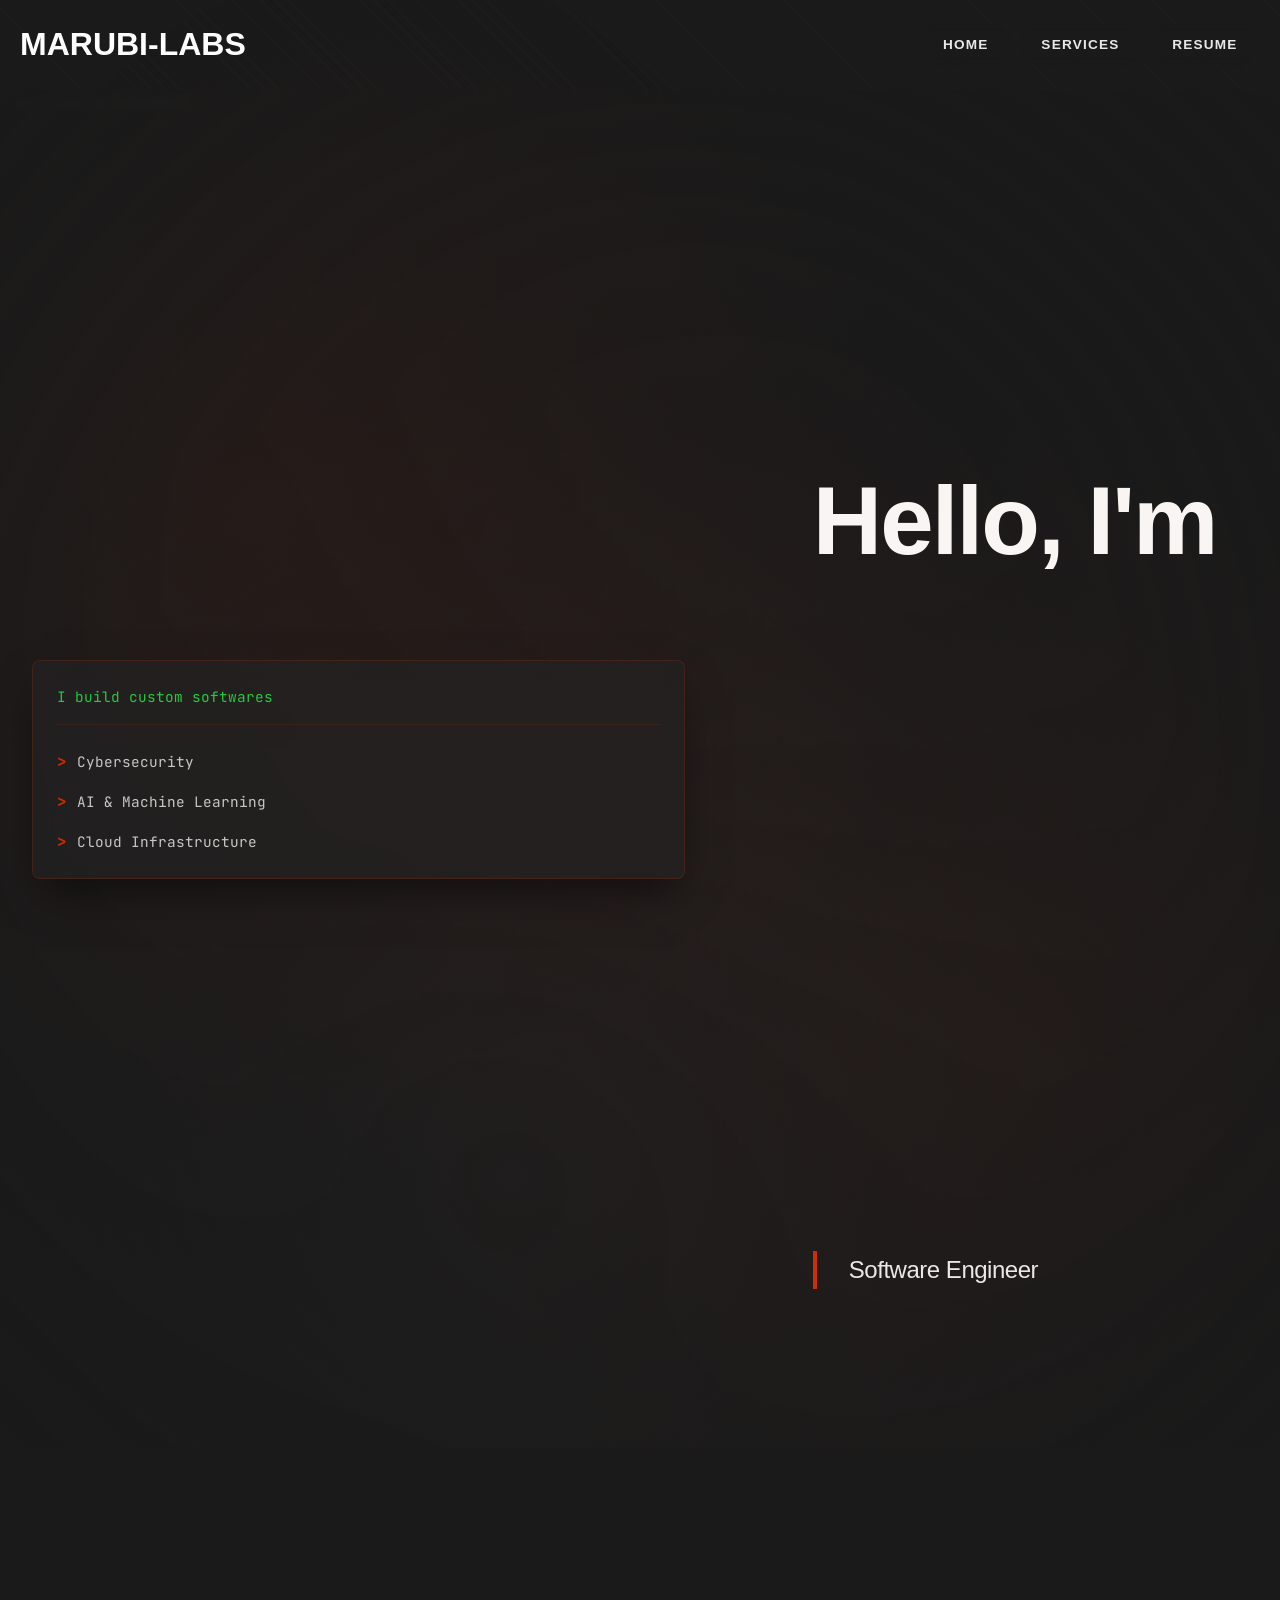
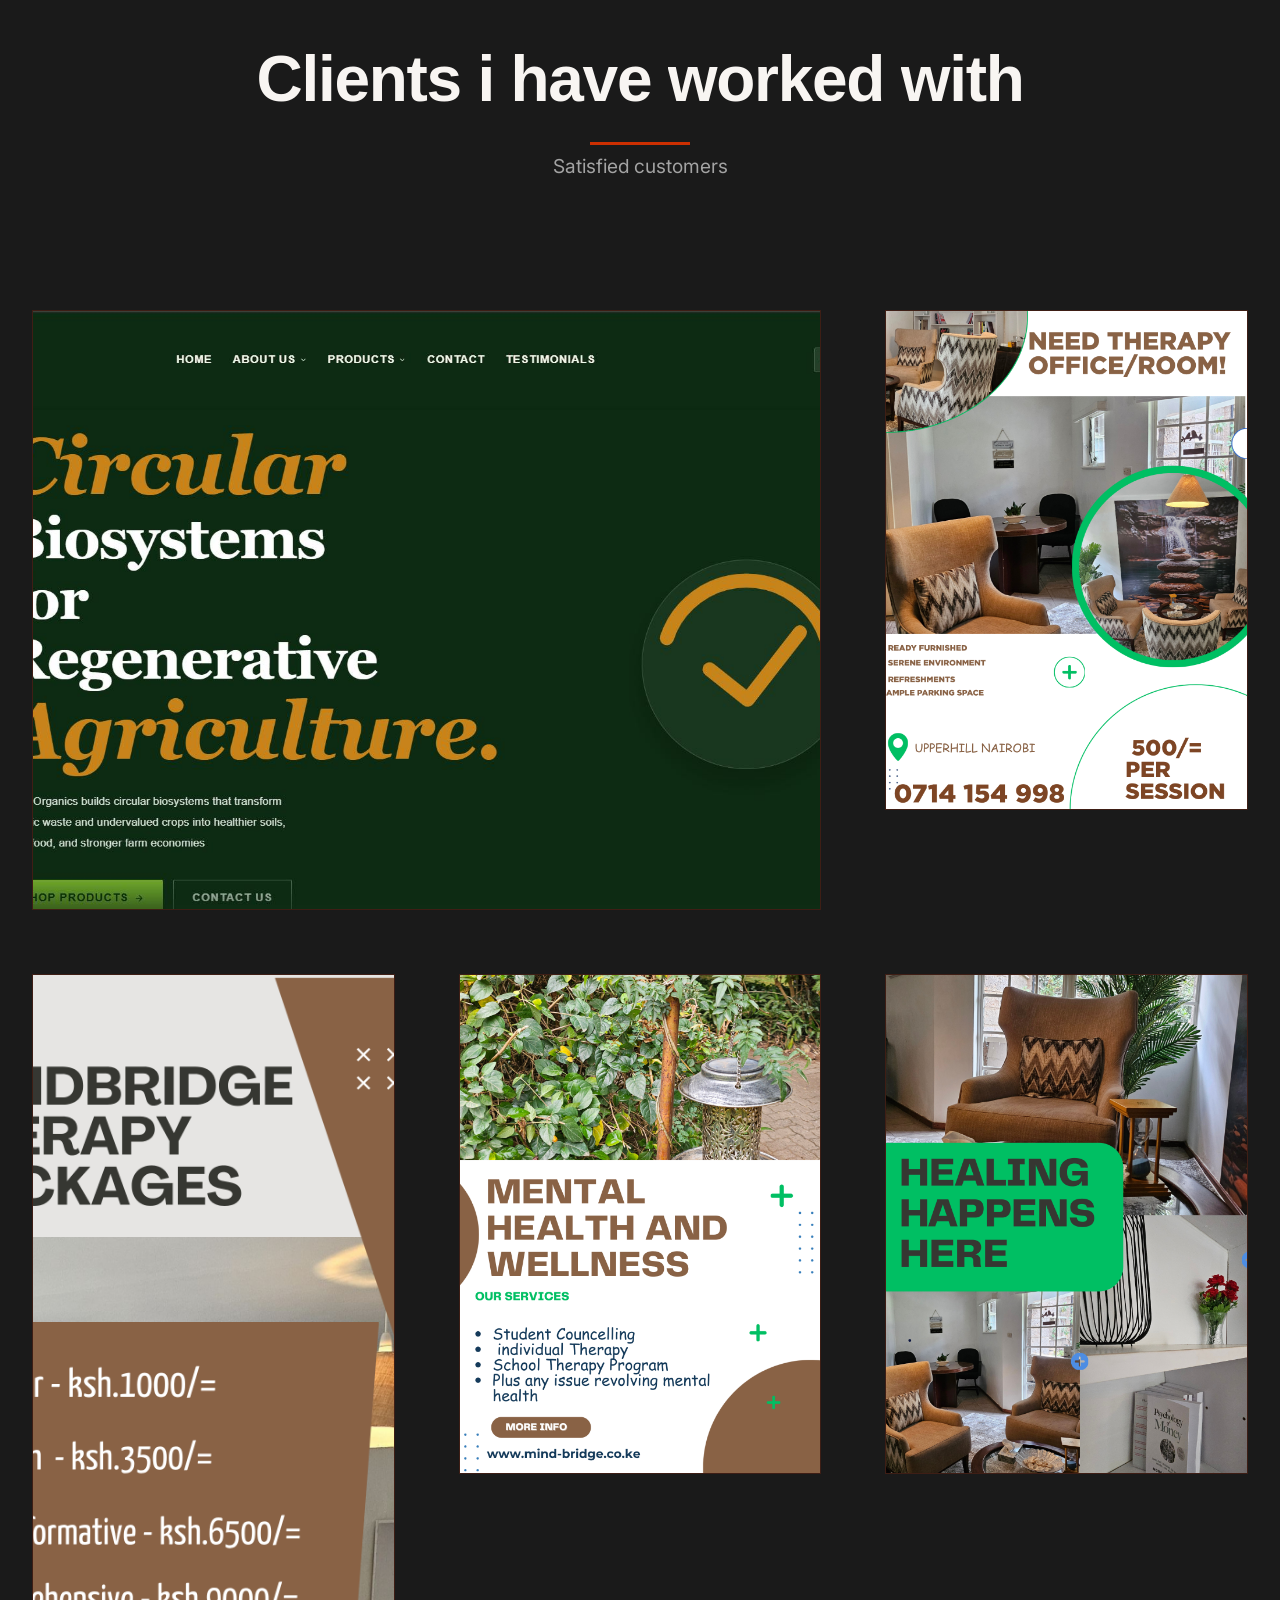
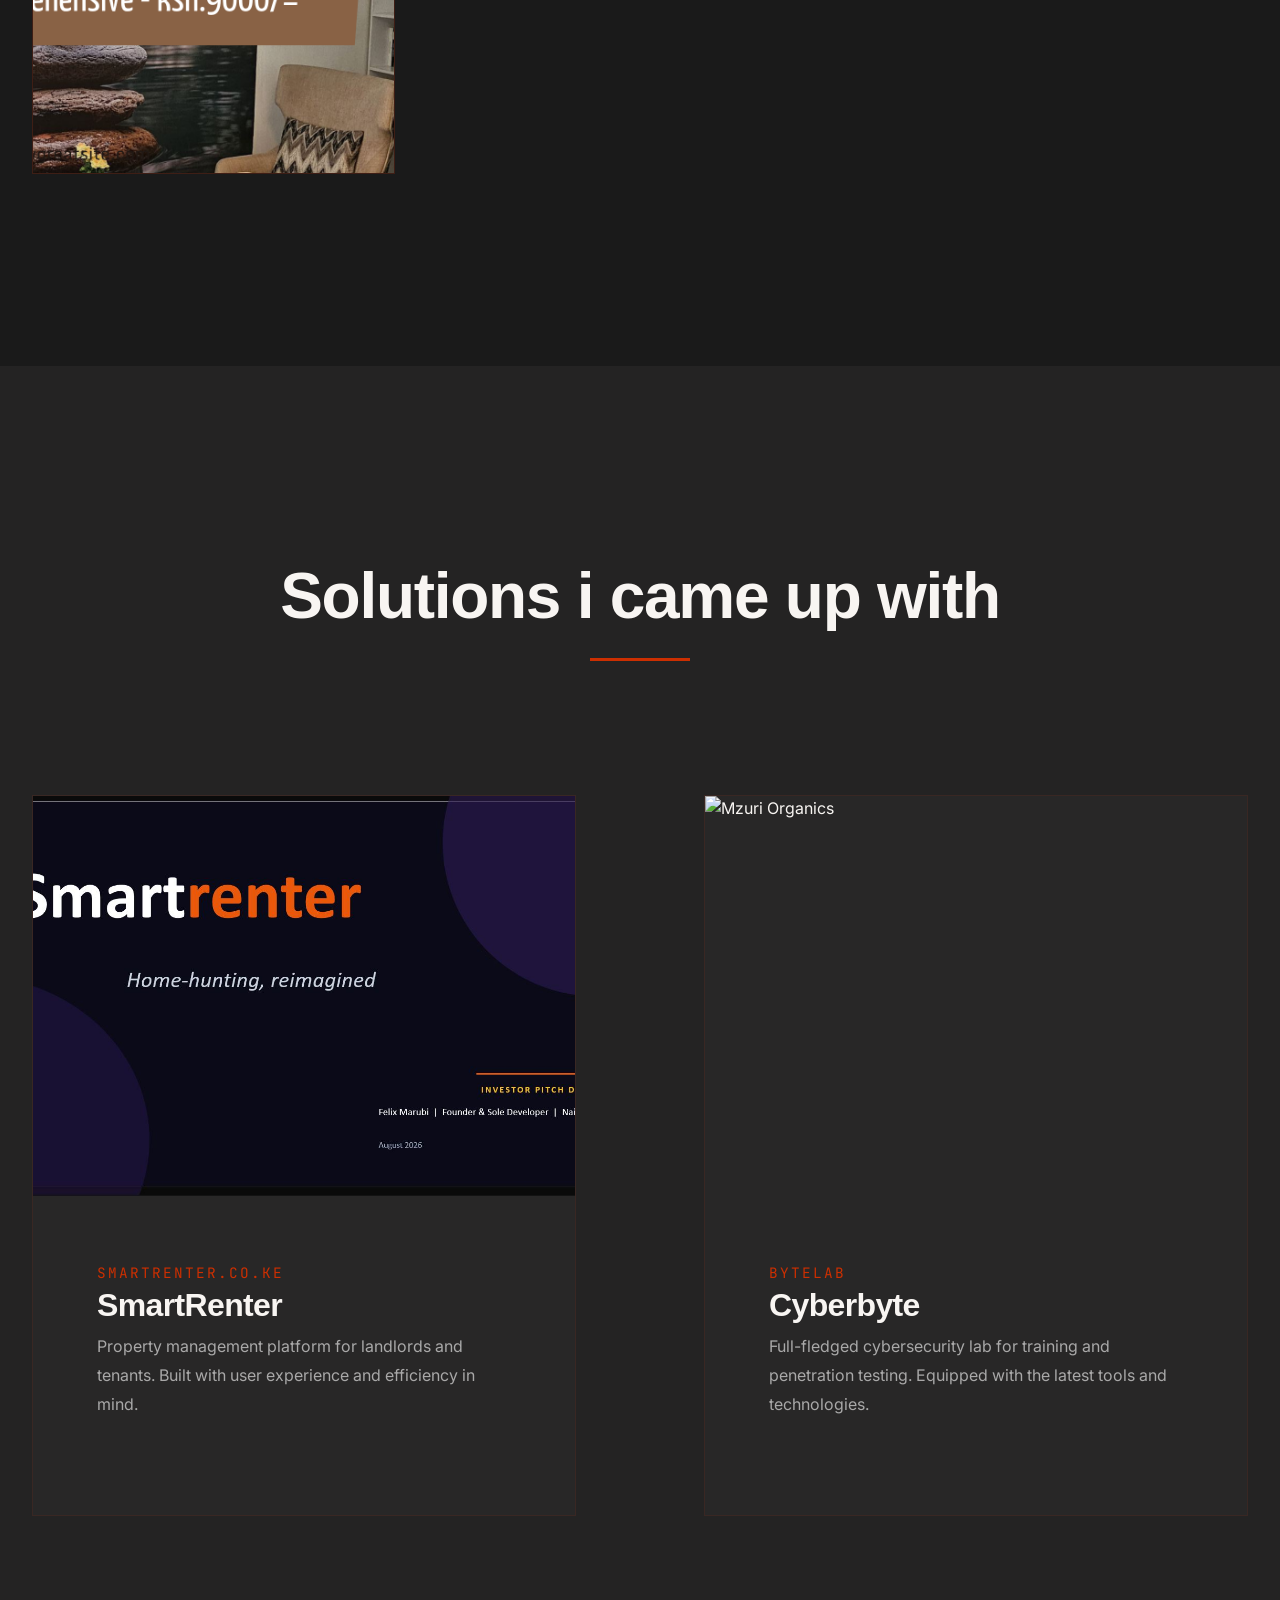
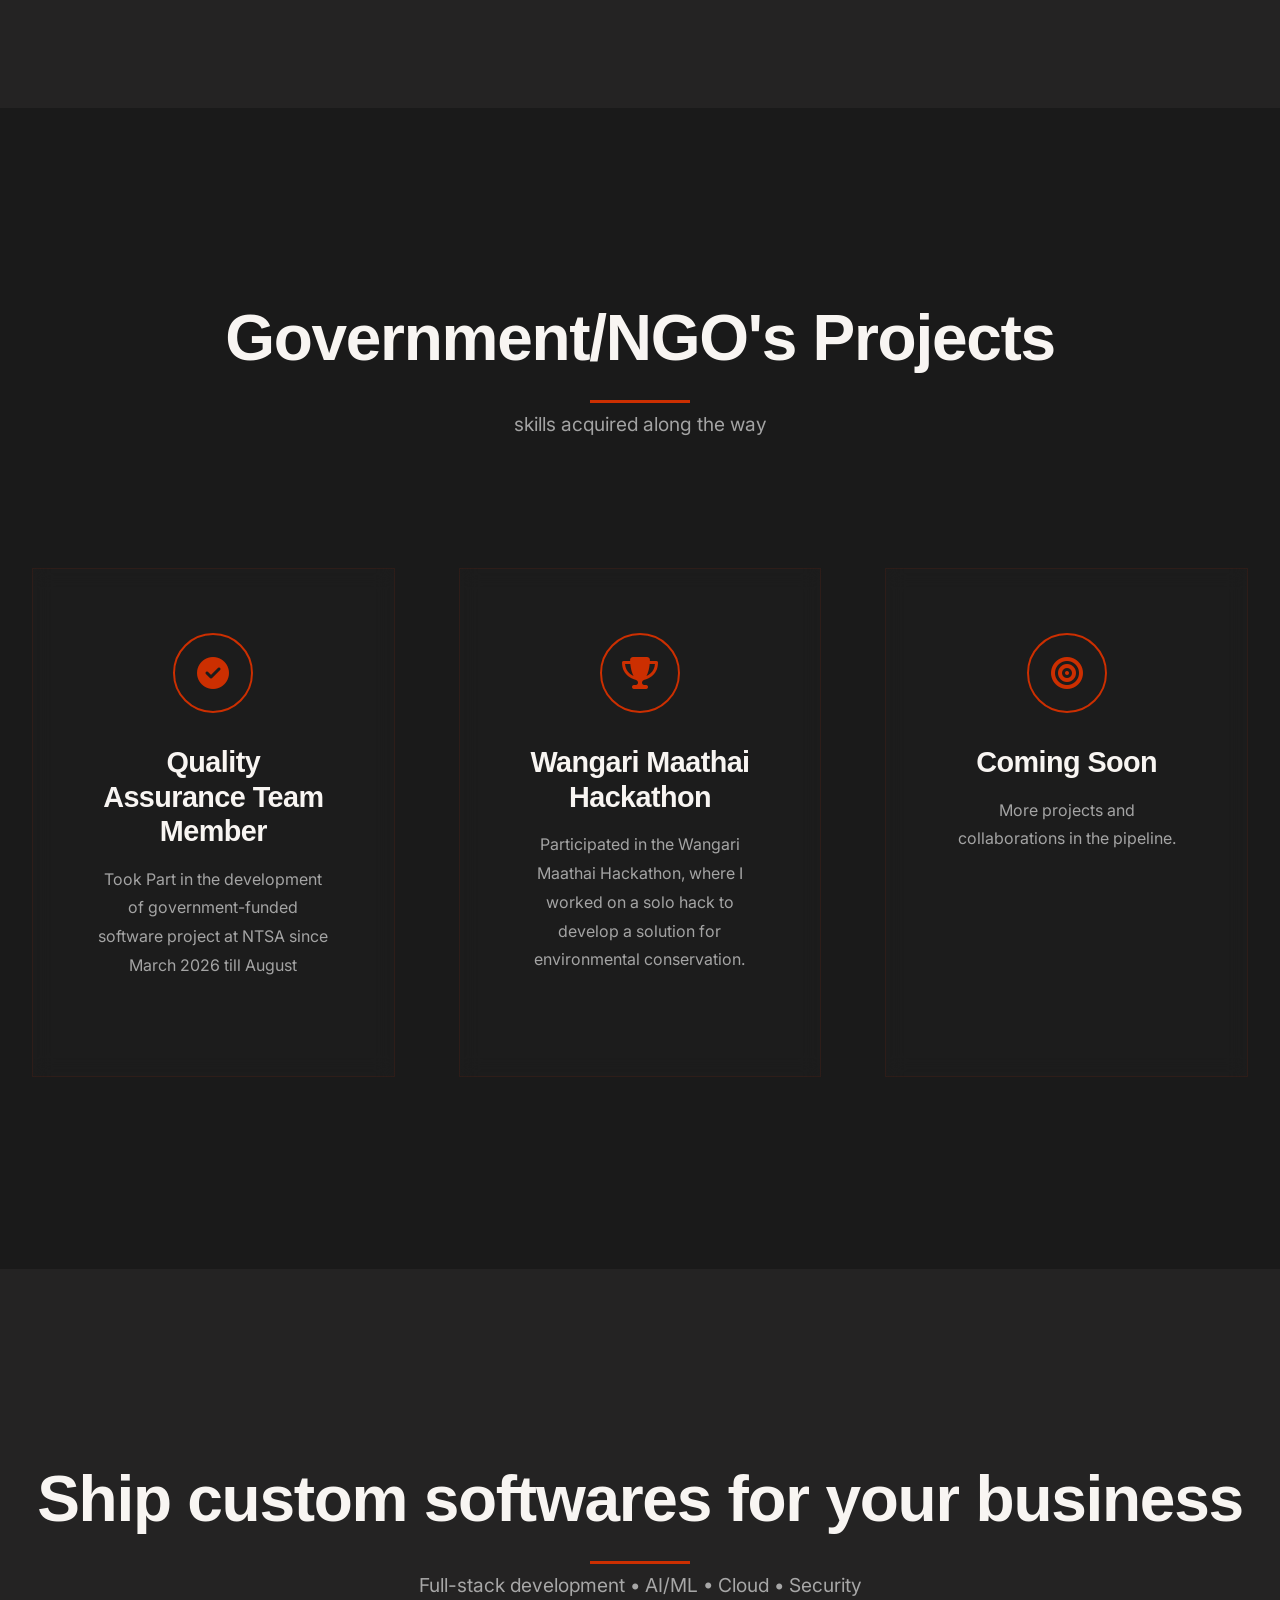
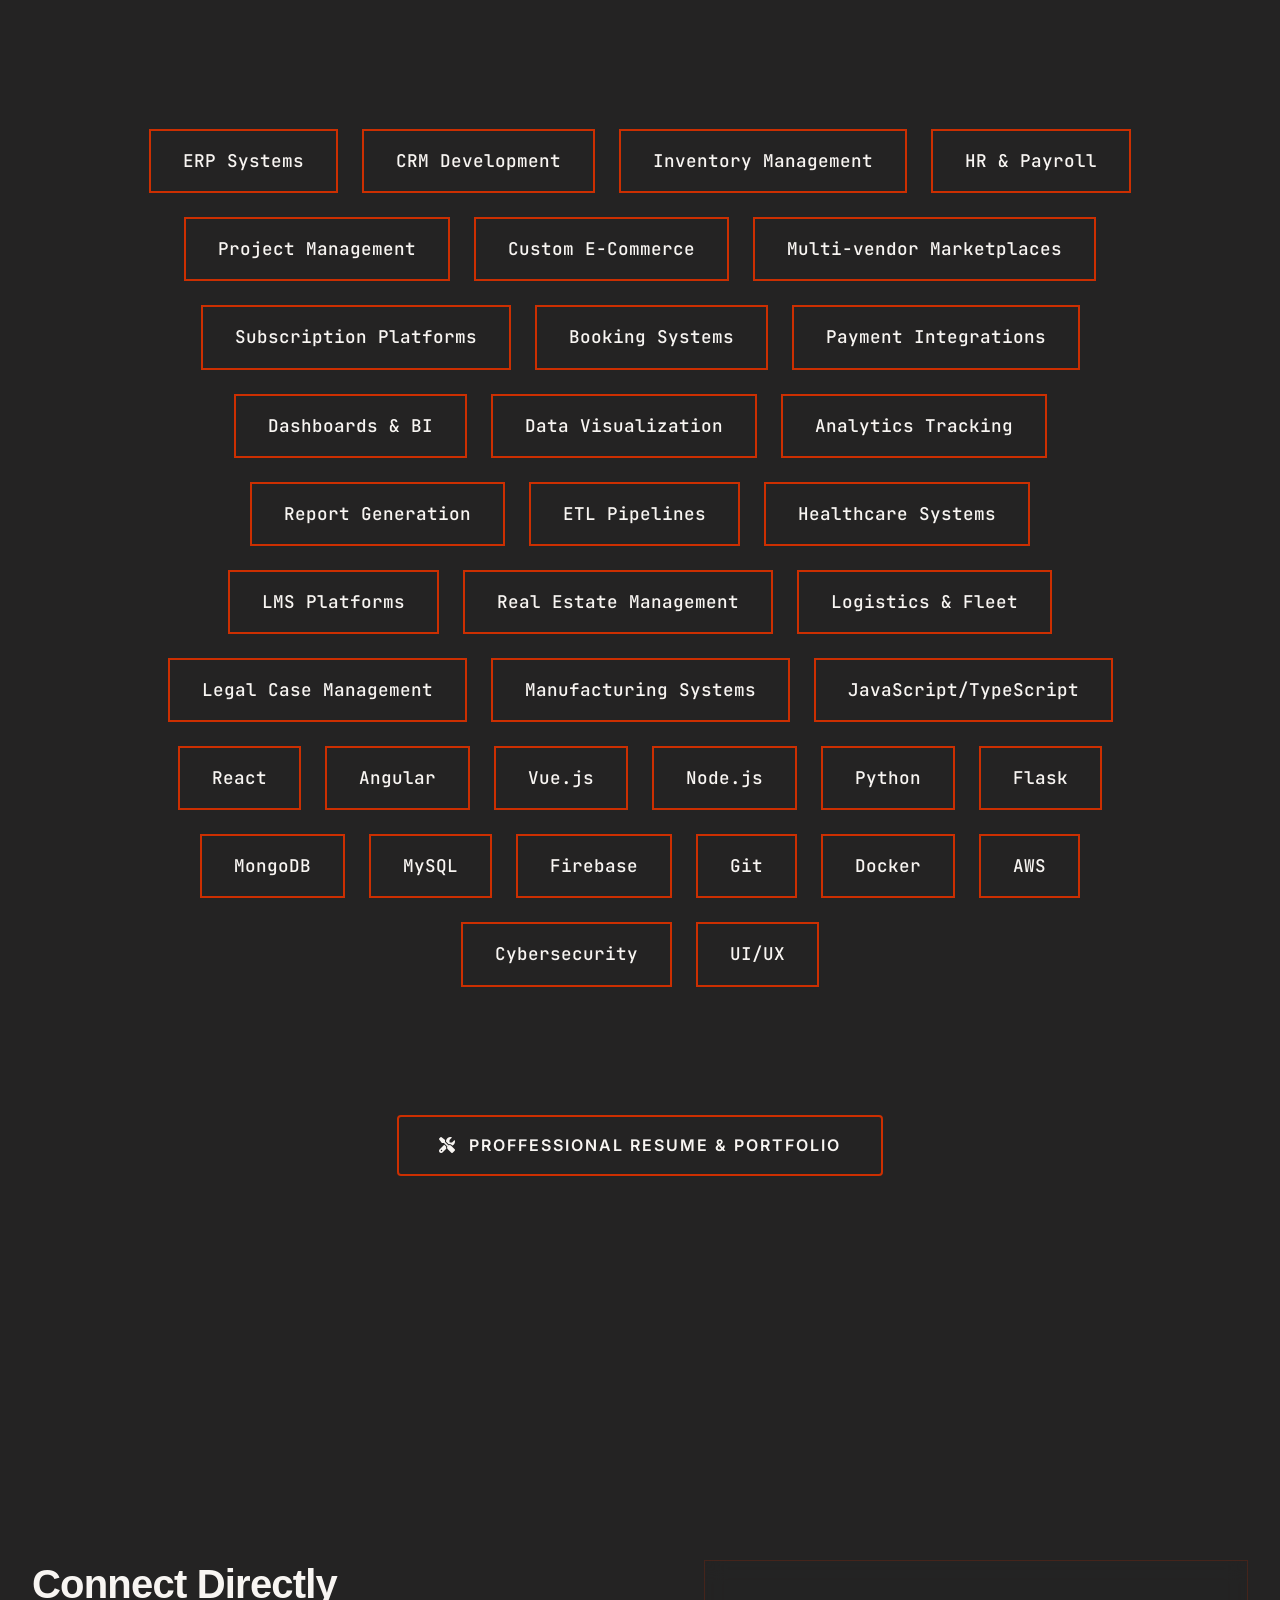
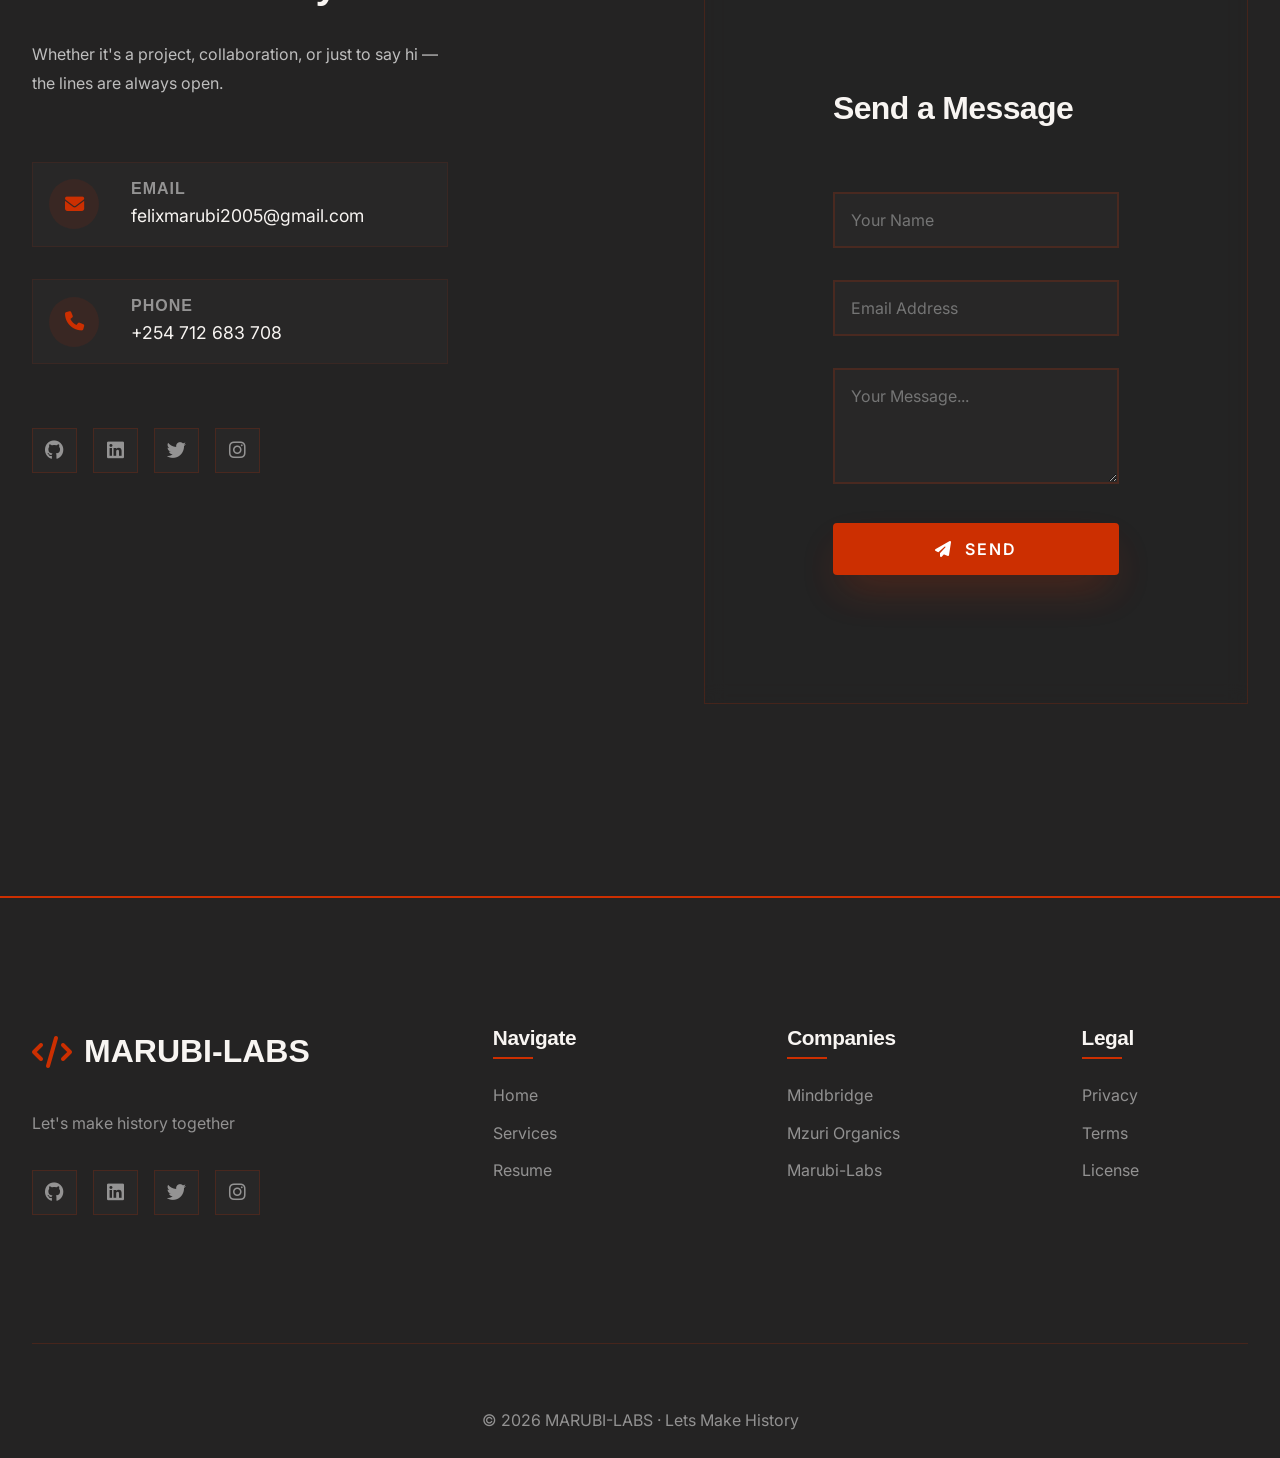
==== commit 2c6e7992: "fixed bug" ====
--- a/index.html
+++ b/index.html
@@ -5,9 +5,9 @@
     <meta name="viewport" content="width=device-width, initial-scale=1.0">
 
     <!-- Primary Meta Tags -->
-    <title>Felix Marubi | CEO & Founder at Marubi-Labs</title>
-    <meta name="title" content="Felix Marubi | CEO & Founder at Marubi-Labs">
-    <meta name="description" content="CEO of Marubi-Labs, building Mindbridge and Mzuri Organics. Software Engineering student at Kirinyaga University creating innovative solutions for African communities.">
+    <title>Felix Marubi |  Founder at Marubi-Labs</title>
+    <meta name="title" content="marubi-labs">
+    <meta name="description" content="Felix Marubi is the CEO & Founder of Marubi-Labs, a software engineering company focused on building innovative solutions for African communities. With expertise in AI, cybersecurity, and cloud infrastructure, Felix is dedicated to creating impactful technologies that drive progress and development.">
     <meta name="keywords" content="Felix Marubi, Marubi-Labs, CEO, Software Engineer, Mindbridge, Mzuri Organics, Kirinyaga University, Web Developer, Kenya">
     <meta name="author" content="Felix Marubi">
     <meta name="robots" content="index, follow">
@@ -15,14 +15,14 @@
     <!-- Open Graph / Facebook -->
     <meta property="og:type" content="website">
     <meta property="og:url" content="https://marubilabs.com/">
-    <meta property="og:title" content="Felix Marubi | CEO & Founder at Marubi-Labs">
+    <meta property="og:title" content="Felix Marubi | Founder  Marubi-Labs">
     <meta property="og:description" content="Building Mindbridge, Mzuri Organics, and innovative solutions for African communities.">
     <meta property="og:image" content="images/og-image.jpg">
 
     <!-- Twitter -->
     <meta property="twitter:card" content="summary_large_image">
     <meta property="twitter:url" content="https://marubilabs.com/">
-    <meta property="twitter:title" content="Felix Marubi | CEO & Founder at Marubi-Labs">
+    <meta property="twitter:title" content="Felix Marubi |  Founder  Marubi-Labs">
     <meta property="twitter:description" content="Building Mindbridge, Mzuri Organics, and innovative solutions for African communities.">
     <meta property="twitter:image" content="images/og-image.jpg">
 
@@ -38,7 +38,7 @@
     <link rel="stylesheet" href="https://cdnjs.cloudflare.com/ajax/libs/font-awesome/6.4.0/css/all.min.css">
 
     <!-- CSS -->
-    <link rel="stylesheet" href="css/pages/home.css?v=20260908">
+    <link rel="stylesheet" href="css/pages/home.css?v=20260910">
 </head>
 <body>
     <!-- Navigation: 3 tabs only — Home, Services, Resume -->
@@ -91,21 +91,18 @@
                 <div class="terminal-column animate-fade-in">
                     <div class="terminal-line">
                         <span class="typing-text" id="typingReview">I build custom softwares</span>
-                        <span class="cursor">|</span>
+                  
                     </div>
 
                     <div class="terminal-info">
                         <div class="terminal-info-item">
-                            <span class="terminal-info-label"> Business Management Systems</span>
+                            <span class="terminal-info-label"> Cybersecurity</span>
                         </div>
                         <div class="terminal-info-item">
-                            <span class="terminal-info-label"> E-Commerce & Marketplace Solutions</span>
+                            <span class="terminal-info-label"> AI & Machine Learning</span>
                         </div>
                         <div class="terminal-info-item">
-                            <span class="terminal-info-label"> Data & Analytics Platforms</span>
-                        </div>
-                        <div class="terminal-info-item">
-                            <span class="terminal-info-label"> Industry-Specific Solutions</span>
+                            <span class="terminal-info-label"> Cloud Infrastructure</span>
                         </div>
                     </div>
                 </div>
@@ -443,15 +440,15 @@
     </button>
 
     <!-- JavaScript -->
-    <script src="js/main.js?v=20260908"></script>
-    <script src="js/animations.js?v=20260908"></script>
+    <script src="js/main.js?v=20260910"></script>
+    <script src="js/animations.js?v=20260910"></script>
     <script>
         // Terminal typing effect
         const typingReviews = [
-            "Building Mindbridge for mental health",
-            "Mzuri Organics serving farmers",
-            "Securing African digital space",
-            "20 · CEO · Building legacy"
+            "Cybersecurity for your business",
+            "AI & Machine Learning solutions",
+            "Cloud Infrastructure that scales with your business",
+           
         ];
         let reviewIdx = 0;
         const typingEl = document.getElementById('typingReview');
@@ -472,4 +469,4 @@
         }
     </script>
 </body>
-</html>
+</html>
--- a/css/pages/home.css
+++ b/css/pages/home.css
@@ -19,26 +19,26 @@
     --marubi-onyx-light: #3a3a3a;     /* Lighter onyx for contrast */
     --marubi-cream: #f8f5f2;          /* Off-white for text */
     --marubi-charcoal: #1a1a1a;       /* Near black for backgrounds */
-    
+
     /* Glassmorphism */
     --glass-ember: rgba(204, 47, 1, 0.1);
     --glass-onyx: rgba(36, 35, 35, 0.8);
     --glass-light: rgba(255, 255, 255, 0.05);
-    
+
     /* Shadows - Ember Glow */
     --shadow-ember: 0 20px 40px -10px rgba(204, 47, 1, 0.3);
     --shadow-ember-strong: 0 30px 60px -10px rgba(204, 47, 1, 0.5);
     --shadow-onyx: 0 20px 40px -10px rgba(0, 0, 0, 0.5);
-    
+
     /* Gradients */
     --gradient-ember: linear-gradient(135deg, #cc2f01, #e64d2e);
     --gradient-onyx: linear-gradient(135deg, #242323, #3a3a3a);
     --gradient-premium: linear-gradient(135deg, #cc2f01, #242323);
-    
+
     /* Transitions */
     --transition-smooth: all 0.5s cubic-bezier(0.175, 0.885, 0.32, 1.275);
     --transition-fast: all 0.3s ease;
-    
+
     /* Spacing - Generous for that premium feel */
     --space-xs: 0.5rem;
     --space-sm: 1rem;
@@ -77,7 +77,7 @@
     left: 0;
     width: 100%;
     height: 100%;
-    background-image: 
+    background-image:
         radial-gradient(circle at 30% 40%, rgba(204, 47, 1, 0.03) 0%, transparent 40%),
         radial-gradient(circle at 70% 60%, rgba(204, 47, 1, 0.02) 0%, transparent 40%),
         repeating-linear-gradient(45deg, rgba(255,255,255,0.01) 0px, rgba(255,255,255,0.01) 1px, transparent 1px, transparent 10px);
@@ -139,11 +139,6 @@
 
 /* When navbar is hidden AND scrolled */
 .navbar.hide.scrolled {
-    background: transparent !important;
-    backdrop-filter: none !important;
-}
-/* When navbar is hidden AND scrolled */
-.navbar.hide.scrolled {
     background: rgba(36, 35, 35, 0.9);
     backdrop-filter: blur(10px);
 }
@@ -157,7 +152,6 @@
     justify-content: space-between;
 }
 
-/* Logo - CEO Style */
 .logo {
     display: flex;
     align-items: center;
@@ -288,11 +282,12 @@
     left: 0;
     right: 0;
     bottom: 0;
-    background: 
+    background:
         radial-gradient(circle at 20% 30%, rgba(204, 47, 1, 0.15) 0%, transparent 50%),
         radial-gradient(circle at 80% 70%, rgba(204, 47, 1, 0.1) 0%, transparent 50%),
         radial-gradient(circle at 40% 80%, rgba(36, 35, 35, 0.8) 0%, transparent 60%);
     animation: emberPulse 8s ease infinite alternate;
+    z-index: 1;
 }
 
 @keyframes emberPulse {
@@ -310,65 +305,63 @@
     z-index: 10;
 }
 
-/* Live Reviews - Terminal Style */
-.live-reviews {
+/* ===== HERO BACKGROUND LAYER — "window" effect ===== */
+.hero-background {
+    position: absolute;
+    top: 0;
+    left: 0;
+    width: 100%;
+    height: 100%;
+    z-index: 0;
+    overflow: hidden;
+}
+
+.hero-background-img {
+    width: 100%;
+    height: 100%;
+    object-fit: cover;
+    opacity: 0.4;
+    filter: blur(3px) brightness(0.65) saturate(0.85);
+    transform: scale(1.05); /* hides blur edge artifacts */
+}
+
+.hero-gradient-overlay {
+    position: absolute;
+    inset: 0;
+    background: radial-gradient(ellipse at center,
+        rgba(26,26,26,0.35) 0%,
+        rgba(26,26,26,0.6) 55%,
+        var(--marubi-charcoal) 100%);
+    z-index: 1;
+}
+
+/* ===== TERMINAL COLUMN (left side of hero) ===== */
+.terminal-column {
     background: rgba(36, 35, 35, 0.6);
     backdrop-filter: blur(10px);
     border: 1px solid rgba(204, 47, 1, 0.2);
     border-radius: 8px;
-    margin-bottom: 0px;
-    max-width: 450px;
-    overflow: hidden;
+    padding: 1.5rem;
     box-shadow: var(--shadow-onyx);
-}
-
-.terminal-header {
-    padding: 0.75rem 1rem;
-    background: rgba(0, 0, 0, 0.3);
-    border-bottom: 1px solid rgba(204, 47, 1, 0.2);
+    font-family: 'JetBrains Mono', monospace;
+}
+
+.terminal-line {
     display: flex;
     align-items: center;
-    gap: 8px;
-}
-
-.terminal-dot {
-    width: 12px;
-    height: 12px;
-    border-radius: 50%;
-}
-
-.terminal-dot.red { background: #ff5f56; }
-.terminal-dot.yellow { background: #ffbd2e; }
-.terminal-dot.green { background: #27c93f; }
-
-.terminal-title {
-    color: rgba(255, 255, 255, 0.4);
-    font-size: 0.8rem;
-    margin-left: auto;
-    font-family: 'JetBrains Mono', monospace;
-}
-
-.terminal-body {
-    padding: 1.25rem;
-    min-height: 80px;
-    display: flex;
-    align-items: center;
-    flex-wrap: wrap;
-    gap: 8px;
-    font-family: 'JetBrains Mono', monospace;
-}
-
-.prompt {
-    color: var(--marubi-ember);
-    font-weight: 600;
-    font-size: 0.9rem;
-    animation: pulse 2s infinite;
+    gap: 6px;
+    font-size: 1.1rem;
+    color: #27c93f;
+    margin-bottom: 1.5rem;
+    padding-bottom: 1rem;
+    border-bottom: 1px solid rgba(204, 47, 1, 0.15);
 }
 
 .typing-text {
     color: #27c93f;
     font-size: 0.9rem;
     flex: 1;
+    transition: opacity 0.5s ease;
 }
 
 .cursor {
@@ -376,22 +369,37 @@
     animation: blink 1s infinite;
 }
 
-/* Hero Text - The Silent Statement */
-.hero-text {
-    position: relative;
-}
-
-.hero-text::before {
-    content: 'FOUNDER & CEO';
-    position: absolute;
-    top: -60px;
-    left: 0;
-    font-family: 'JetBrains Mono', monospace;
-    font-size: 0.85rem;
-    color: var(--marubi-ember-light);
-    letter-spacing: 4px;
-    opacity: 0.5;
-}
+.terminal-info {
+    display: flex;
+    flex-direction: column;
+    gap: 0.9rem;
+}
+
+.terminal-info-item {
+    display: flex;
+    align-items: center;
+    gap: 0.6rem;
+}
+
+.terminal-info-item::before {
+    content: '>';
+    color: var(--marubi-ember);
+    font-weight: 700;
+}
+
+.terminal-info-label {
+    color: rgba(255, 255, 255, 0.75);
+    font-size: 0.9rem;
+}
+
+/* ===== HERO TEXT COLUMN (right side of hero) ===== */
+.hero-text-column {
+    display: flex;
+    flex-direction: column;
+    justify-content: center;
+}
+
+
 
 /* Hero Title Styles */
 .hero-title {
@@ -463,63 +471,6 @@
     margin-bottom: var(--space-lg);
     line-height: 1.8;
     max-width: 500px;
-}
-
-/* Stats - The Proof */
-.hero-stats {
-    display: flex;
-    gap: var(--space-lg);
-    margin-bottom: var(--space-lg);
-    padding: var(--space-md);
-    background: rgba(36, 35, 35, 0.3);
-    backdrop-filter: blur(10px);
-    border-radius: 16px;
-    border: 1px solid rgba(204, 47, 1, 0.1);
-    max-width: fit-content;
-}
-
-.stat-item {
-    text-align: center;
-    position: relative;
-}
-
-.stat-item:not(:last-child)::after {
-    content: '';
-    position: absolute;
-    right: -2rem;
-    top: 50%;
-    transform: translateY(-50%);
-    width: 2px;
-    height: 50px;
-    background: linear-gradient(to bottom, 
-        transparent 0%, 
-        var(--marubi-ember) 30%,
-        transparent 100%);
-    opacity: 0.3;
-}
-
-.stat-number {
-    font-family: 'Clash Display', sans-serif;
-    font-size: clamp(2.5rem, 5vw, 3.5rem);
-    font-weight: 800;
-    color: var(--marubi-ember);
-    line-height: 1;
-    margin-bottom: 0.25rem;
-}
-
-.stat-number sup {
-    font-size: 1rem;
-    font-weight: 500;
-    color: rgba(255, 255, 255, 0.4);
-    margin-left: 2px;
-}
-
-.stat-label {
-    font-family: 'JetBrains Mono', monospace;
-    font-size: 0.8rem;
-    text-transform: uppercase;
-    letter-spacing: 2px;
-    color: rgba(255, 255, 255, 0.5);
 }
 
 /* Buttons */
@@ -592,71 +543,6 @@
     transform: translateY(-3px);
 }
 
-/* Hero Image */
-.hero-image {
-    position: relative;
-}
-
-.profile-frame {
-    position: relative;
-    width: 450px;
-    height: 550px;
-    border-radius: 50%;
-    overflow: hidden;
-    transition: var(--transition-smooth);
-    margin: 0 auto;
-}
-
-.profile-frame::before {
-    content: '';
-    position: absolute;
-    top: 0;
-    left: 0;
-    right: 0;
-    bottom: 0;
-    background: linear-gradient(135deg, rgba(204, 47, 1, 0.2), transparent);
-    z-index: 2;
-    pointer-events: none;
-}
-
-.profile-img {
-    width: 100%;
-    height: 100%;
-    object-fit: cover;
-    transition: transform 0.7s ease;
-    filter: grayscale(30%) contrast(110%);
-}
-
-.profile-frame:hover .profile-img {
-    transform: scale(1.05);
-}
-
-.profile-frame:hover {
-    border-color: var(--marubi-cream);
-    box-shadow: 0 40px 80px -20px rgba(204, 47, 1, 0.6);
-}
-
-/* Founder Badge */
-.founder-badge {
-    position: absolute;
-    bottom: 50px;
-    right: 105px;
-    background: var(--marubi-onyx);
-    border: 2px solid var(--marubi-ember);
-    padding: 1rem 1.5rem;
-    font-family: 'JetBrains Mono', monospace;
-    font-size: 1rem;
-    color: white;
-    transform: rotate(-5deg);
-    z-index: 5;
-    box-shadow: var(--shadow-ember);
-}
-
-.founder-badge span {
-    color: var(--marubi-ember);
-    font-weight: 700;
-}
-
 /* Scroll Indicator */
 .scroll-indicator {
     position: absolute;
@@ -672,6 +558,7 @@
     animation: bounce 2s infinite;
     cursor: pointer;
     transition: var(--transition-fast);
+    z-index: 10;
 }
 
 .scroll-indicator:hover {
@@ -1430,7 +1317,7 @@
     .gallery-grid {
         grid-template-columns: repeat(2, 1fr);
     }
-    
+
     .footer-grid {
         grid-template-columns: 1fr 1fr;
         gap: var(--space-lg);
@@ -1443,12 +1330,12 @@
         gap: var(--space-lg);
         text-align: center;
     }
-    
+
     .hero-text::before {
         left: 50%;
         transform: translateX(-50%);
     }
-    
+
     .hero-subtitle {
         border-left: none;
         border-top: 4px solid var(--marubi-ember);
@@ -1456,32 +1343,22 @@
         margin-left: auto;
         margin-right: auto;
     }
-    
+
     .hero-description {
         margin-left: auto;
         margin-right: auto;
     }
-    
-    .hero-stats {
-        margin-left: auto;
-        margin-right: auto;
-    }
-    
+
     .hero-buttons {
         justify-content: center;
     }
-    
-    .profile-frame {
-        width: 400px;
-        height: 500px;
-    }
-    
+
     .projects-grid,
     .about-grid,
     .contact-grid {
         grid-template-columns: 1fr;
     }
-    
+
     .contact-info {
         padding-right: 0;
     }
@@ -1503,7 +1380,7 @@
         backdrop-filter: blur(10px);
         z-index: 10000;
     }
-    
+
     .navbar:not(.scrolled) {
         background: rgba(36, 35, 35, 0.95);
     }
@@ -1626,55 +1503,6 @@
         padding: 0 0.5rem;
     }
 
-    /* Stats */
-    .hero-stats {
-        flex-direction: column;
-        gap: 1rem;
-        padding: 1.5rem;
-        width: 100%;
-        max-width: 100%;
-        margin: 0 0 1.5rem;
-    }
-
-    .stat-item {
-        width: 100%;
-        text-align: center;
-    }
-
-    .stat-item:not(:last-child)::after {
-        display: none;
-    }
-
-    .stat-number {
-        font-size: 2rem;
-    }
-
-    .stat-label {
-        font-size: 0.75rem;
-    }
-
-    /* Hero Image */
-    .hero-image {
-        grid-column: 1 !important;
-        margin-top: 1.5rem !important;
-        width: 100%;
-        display: flex;
-        justify-content: center;
-    }
-
-    .profile-frame {
-        width: 280px;
-        height: 340px;
-        margin: 0 auto;
-    }
-
-    .founder-badge {
-        bottom: 30px;
-        right: 30px;
-        padding: 0.75rem 1rem;
-        font-size: 0.85rem;
-    }
-
     /* Buttons */
     .hero-buttons {
         flex-direction: column;
@@ -1902,18 +1730,6 @@
         font-size: clamp(2rem, 8vw, 2.5rem);
     }
 
-    .profile-frame {
-        width: 240px;
-        height: 300px;
-    }
-
-    .founder-badge {
-        bottom: 20px;
-        right: 20px;
-        padding: 0.5rem 0.75rem;
-        font-size: 0.75rem;
-    }
-
     .gallery-item {
         height: 280px;
     }
@@ -1941,11 +1757,6 @@
 
     .hero-content {
         gap: 1rem;
-    }
-
-    .profile-frame {
-        width: 200px;
-        height: 250px;
     }
 
     .nav-menu {
@@ -2020,7 +1831,7 @@
     .footer {
         display: none !important;
     }
-    
+
     body {
         background: white;
         color: black;
@@ -2061,7 +1872,7 @@
         z-index: 10002;
         border-radius: 4px;
     }
-    
+
     .nav-menu-close:hover {
         background: var(--marubi-ember);
     }
@@ -2090,12 +1901,59 @@
         padding: 0 !important;
         left: auto !important;
     }
-    
+
     .nav-menu-close {
         display: none !important;
     }
-    
+
     .menu-toggle {
         display: none !important;
     }
+}
+
+/* ===== MOBILE BOTTOM TAB BAR ===== */
+.bottom-nav {
+    display: none;
+}
+
+@media (max-width: 768px) {
+    .bottom-nav {
+        display: flex;
+        position: fixed;
+        bottom: 0;
+        left: 0;
+        width: 100%;
+        background: rgba(36, 35, 35, 0.9);
+        backdrop-filter: blur(12px);
+        border-top: 1px solid rgba(204, 47, 1, 0.2);
+        z-index: 1000;
+        padding-bottom: env(safe-area-inset-bottom);
+    }
+
+    .bottom-nav-link {
+        flex: 1;
+        display: flex;
+        flex-direction: column;
+        align-items: center;
+        gap: 0.25rem;
+        padding: 0.6rem 0;
+        color: rgba(255, 255, 255, 0.5);
+        text-decoration: none;
+        font-size: 0.7rem;
+        transition: var(--transition-fast);
+    }
+
+    .bottom-nav-link.active,
+    .bottom-nav-link:hover {
+        color: var(--marubi-ember);
+    }
+
+    .bottom-nav-icon {
+        font-size: 1.2rem;
+    }
+
+    /* Leave room so content isn't hidden behind the bar */
+    body {
+        padding-bottom: 60px;
+    }
 }
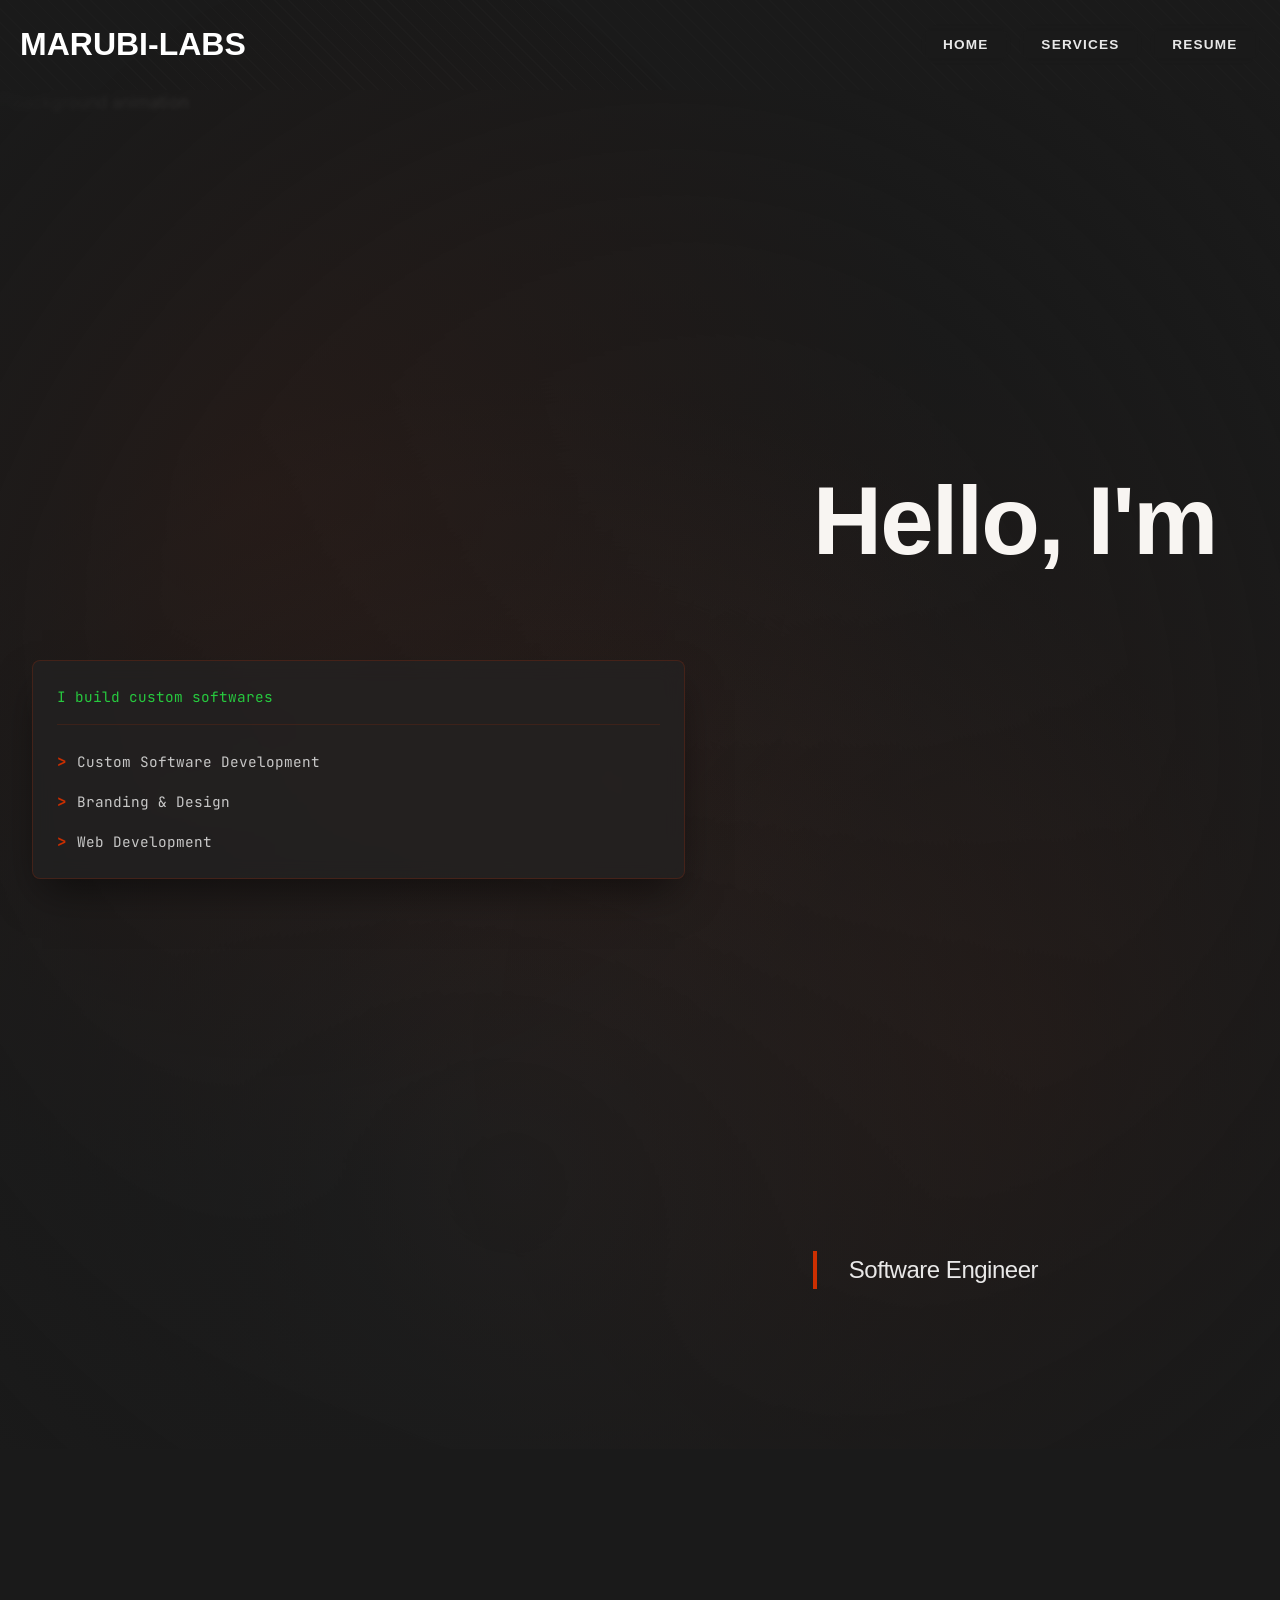
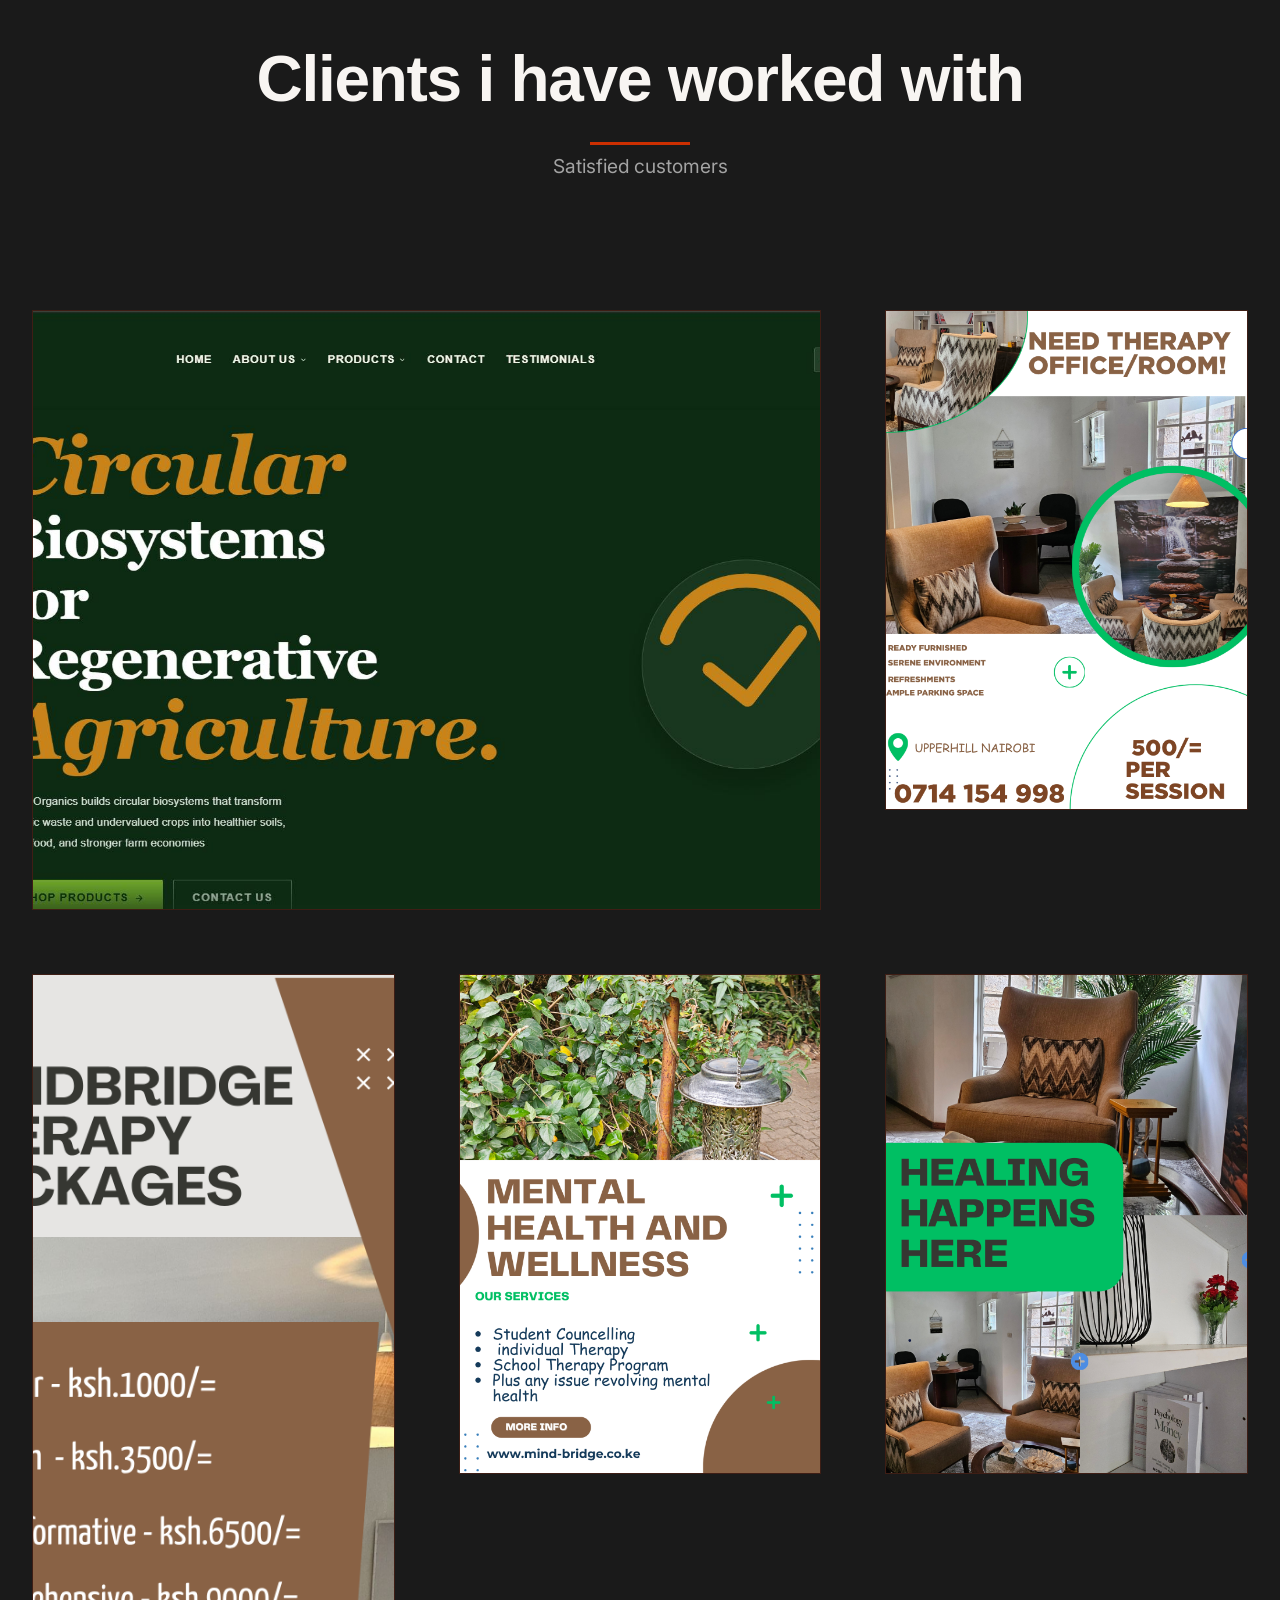
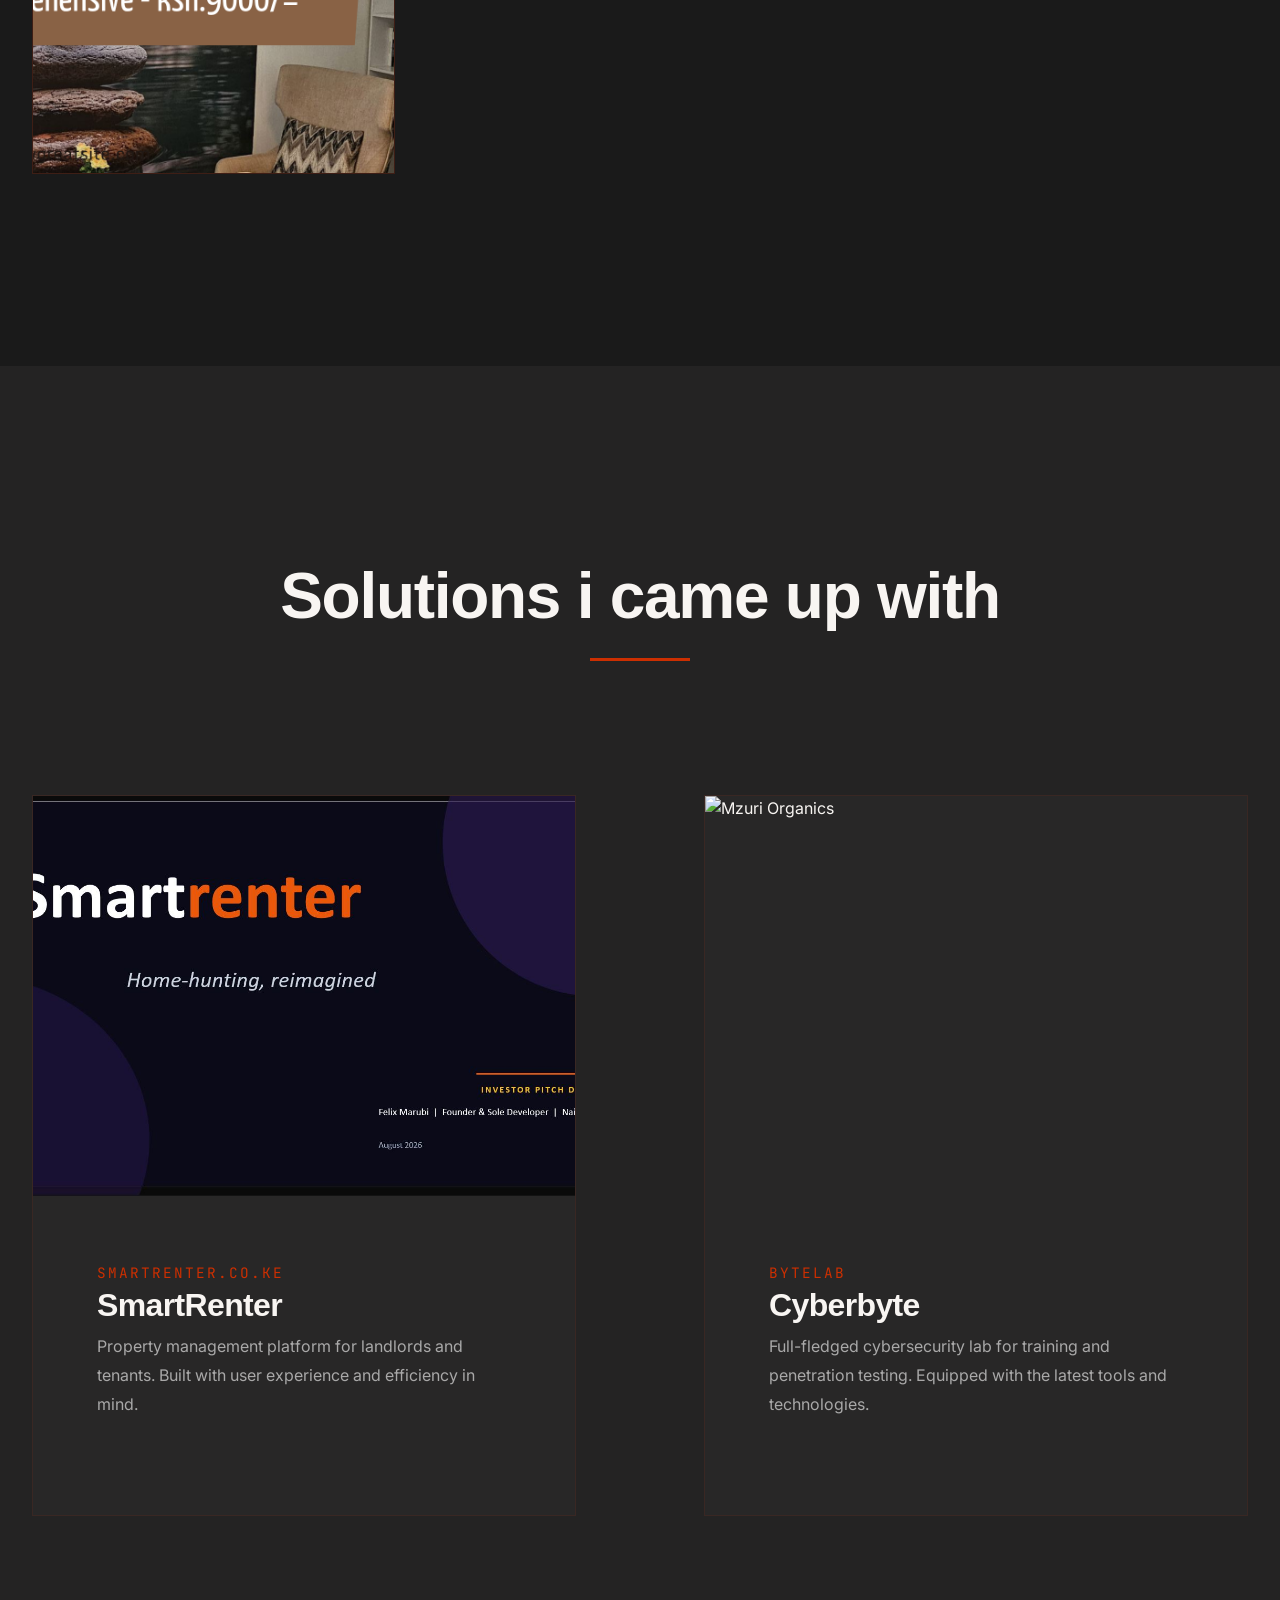
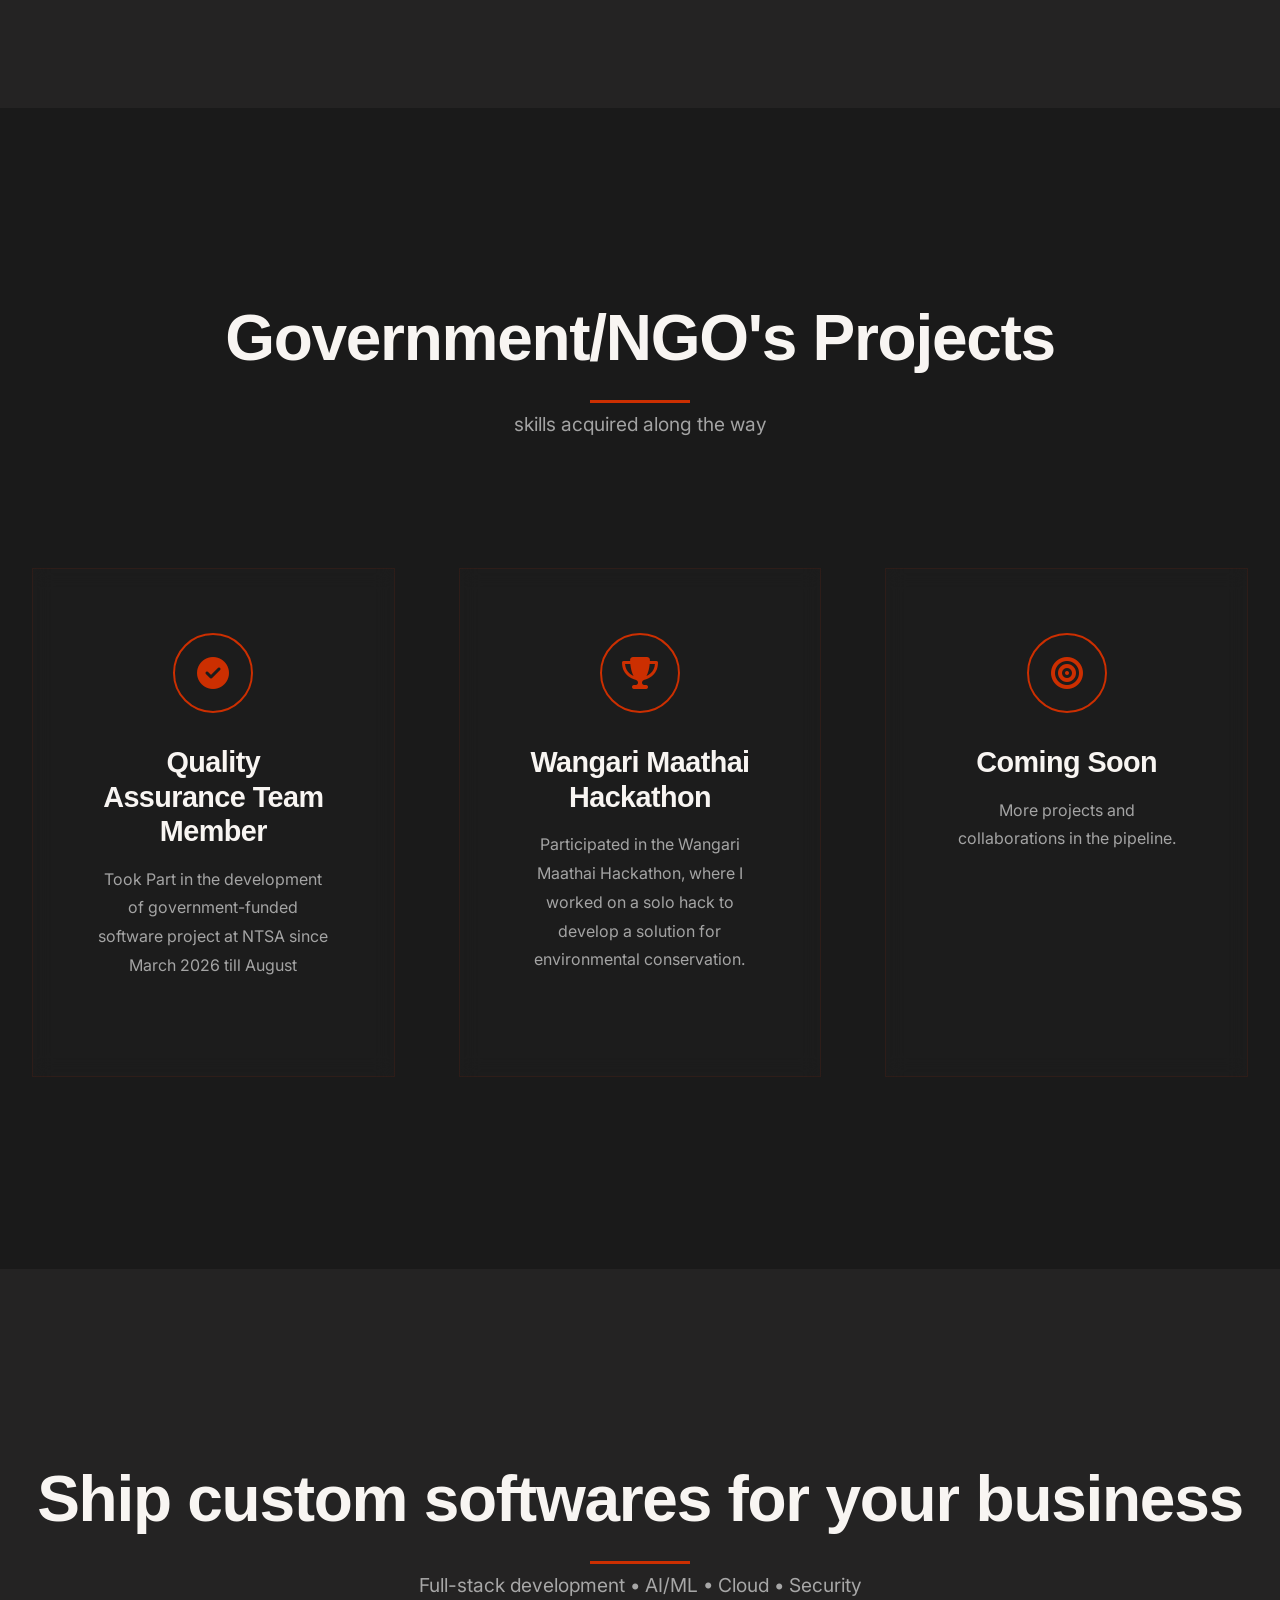
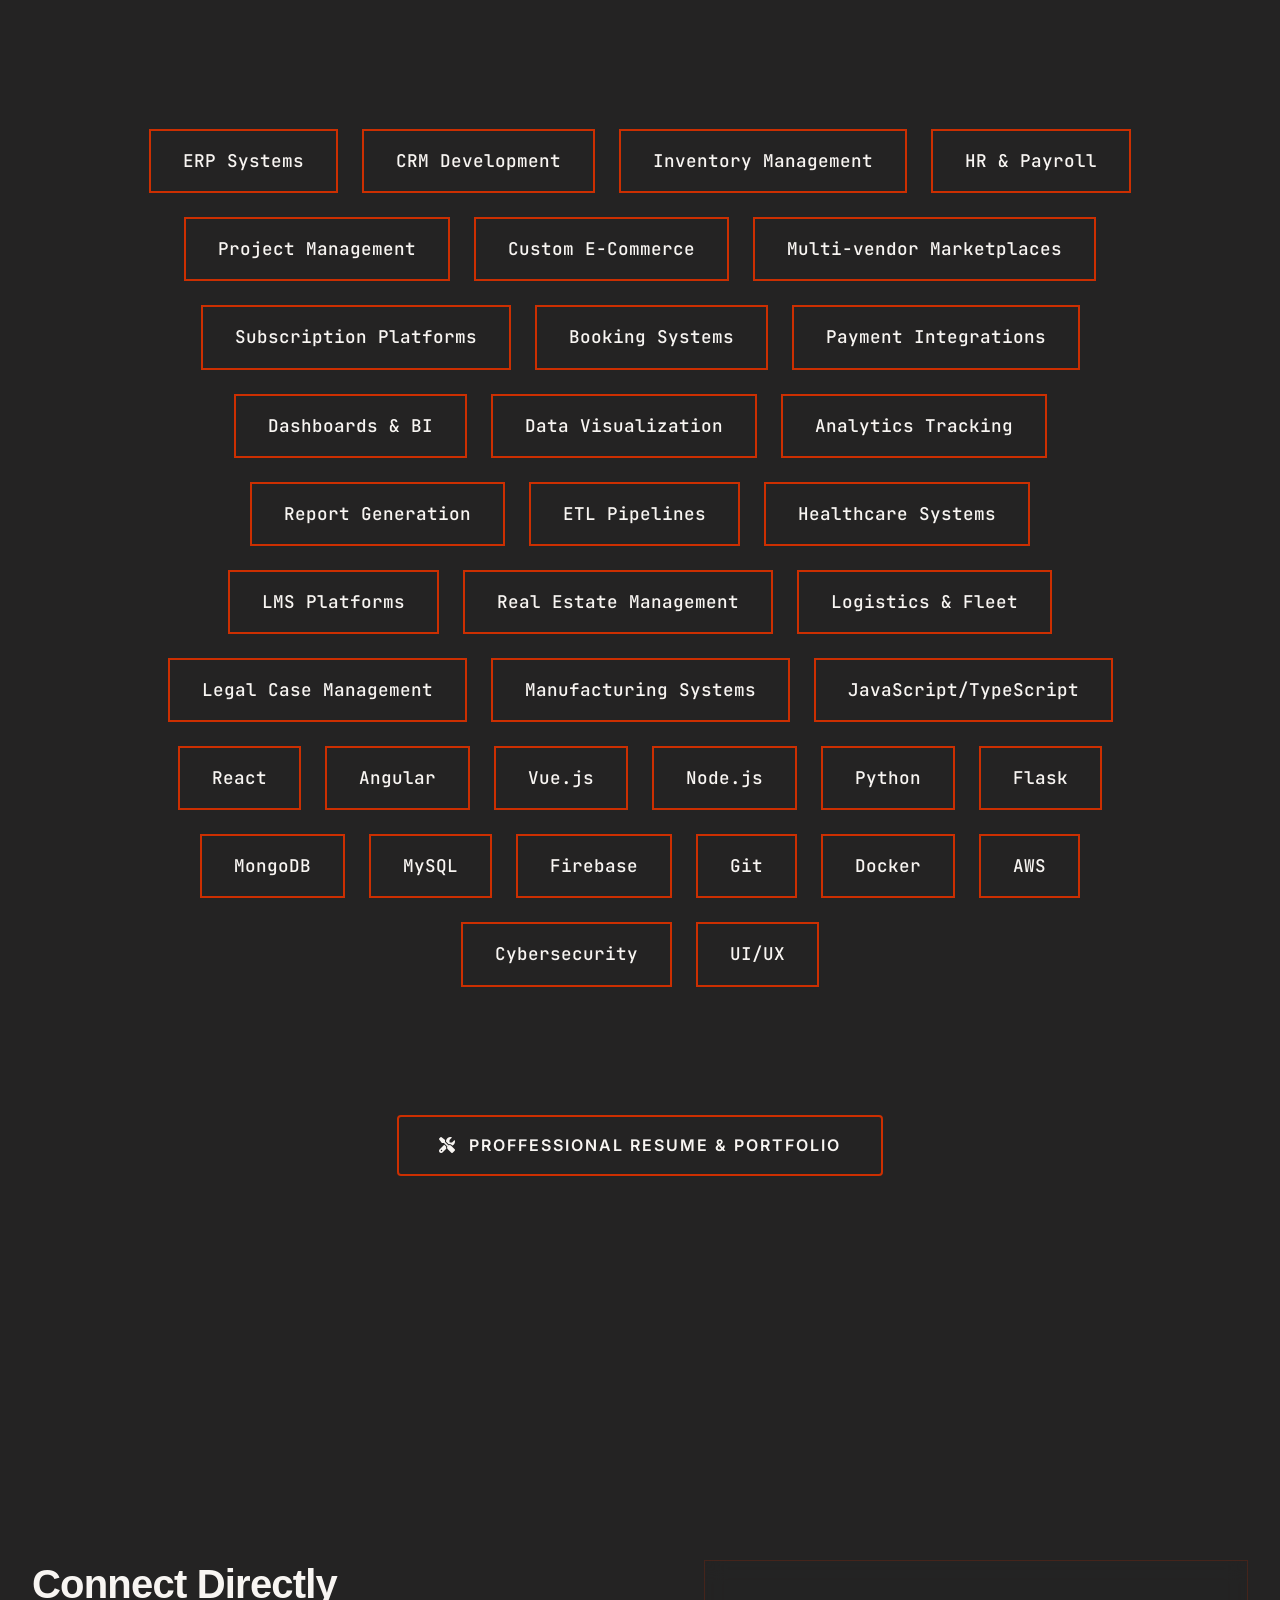
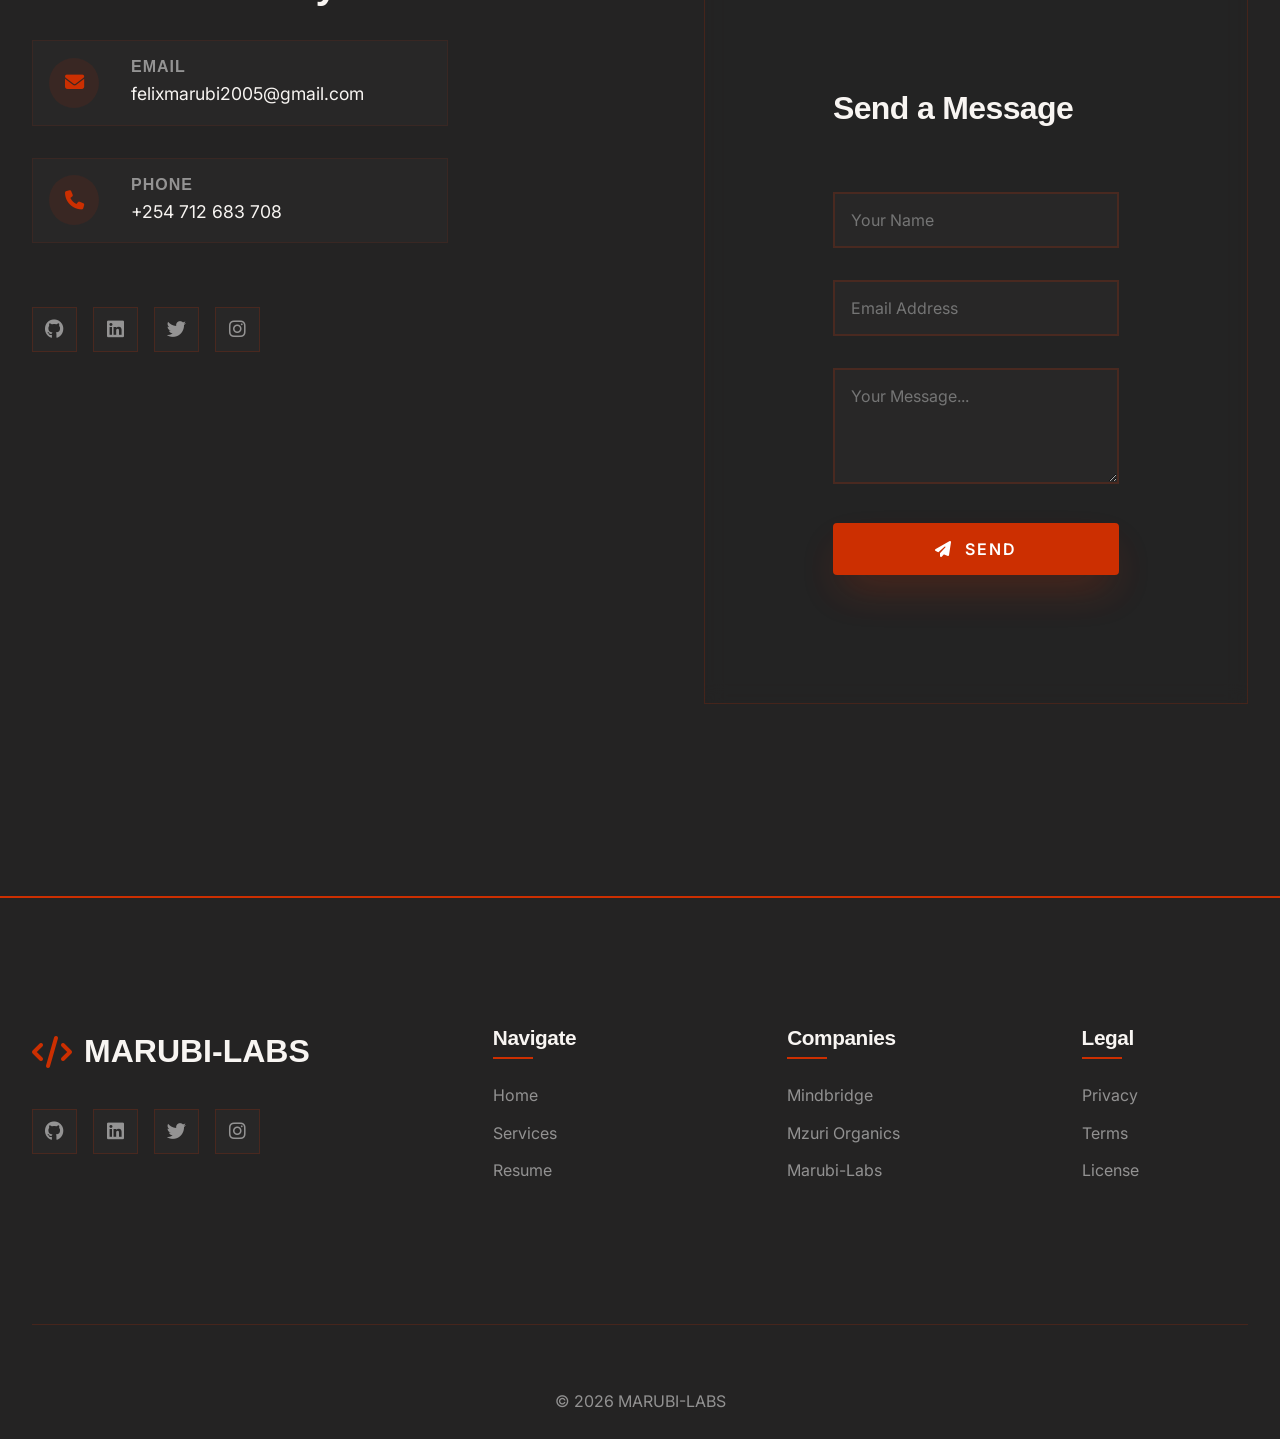
==== commit b2d3cef6: "finale" ====
--- a/index.html
+++ b/index.html
@@ -96,13 +96,13 @@
 
                     <div class="terminal-info">
                         <div class="terminal-info-item">
-                            <span class="terminal-info-label"> Cybersecurity</span>
+                            <span class="terminal-info-label"> Custom Software Development</span>
                         </div>
                         <div class="terminal-info-item">
-                            <span class="terminal-info-label"> AI & Machine Learning</span>
+                            <span class="terminal-info-label"> Branding & Design</span>
                         </div>
                         <div class="terminal-info-item">
-                            <span class="terminal-info-label"> Cloud Infrastructure</span>
+                            <span class="terminal-info-label"> Web Development</span>
                         </div>
                     </div>
                 </div>
@@ -316,7 +316,7 @@
             <div class="contact-grid">
                 <div class="contact-info">
                     <h2>Connect Directly</h2>
-                    <p>Whether it's a project, collaboration, or just to say hi — the lines are always open.</p>
+                 
 
                     <div class="info-items">
                         <div class="info-item">
@@ -383,7 +383,7 @@
                         <i class="fas fa-code"></i>
                         <span>MARUBI-LABS</span>
                     </a>
-                    <p>Let's make history together</p>
+              
                     <div class="social-links">
                         <a href="https://github.com/Marubi23" target="_blank" class="social-link">
                             <i class="fab fa-github"></i>
@@ -429,7 +429,7 @@
             </div>
 
             <div class="footer-bottom">
-                <p>© 2026 MARUBI-LABS · Lets Make History</p>
+                <p>© 2026 MARUBI-LABS </p>
             </div>
         </div>
     </footer>
--- a/css/pages/home.css
+++ b/css/pages/home.css
@@ -320,8 +320,8 @@
     width: 100%;
     height: 100%;
     object-fit: cover;
-    opacity: 0.4;
-    filter: blur(3px) brightness(0.65) saturate(0.85);
+    opacity: 1.0;
+    filter: blur(2px) brightness(0.75) saturate(0.85);
     transform: scale(1.05); /* hides blur edge artifacts */
 }
 
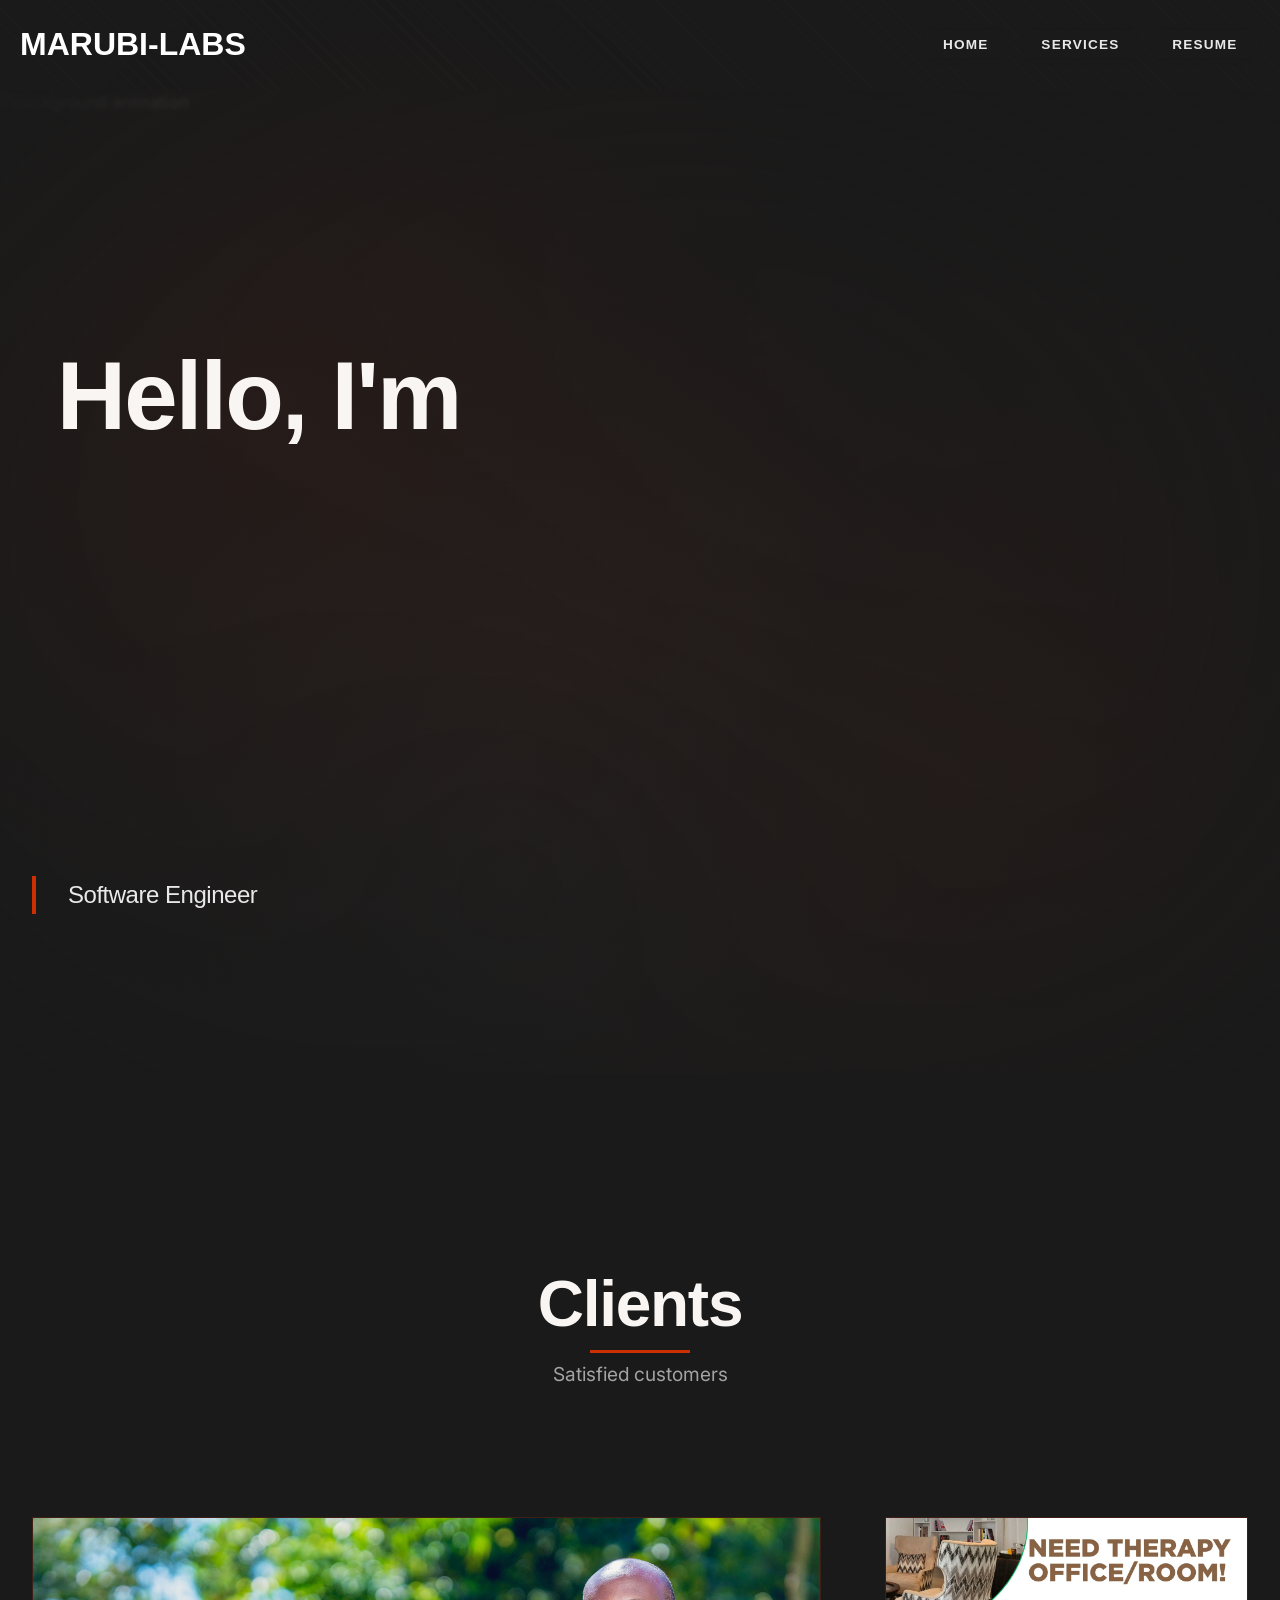
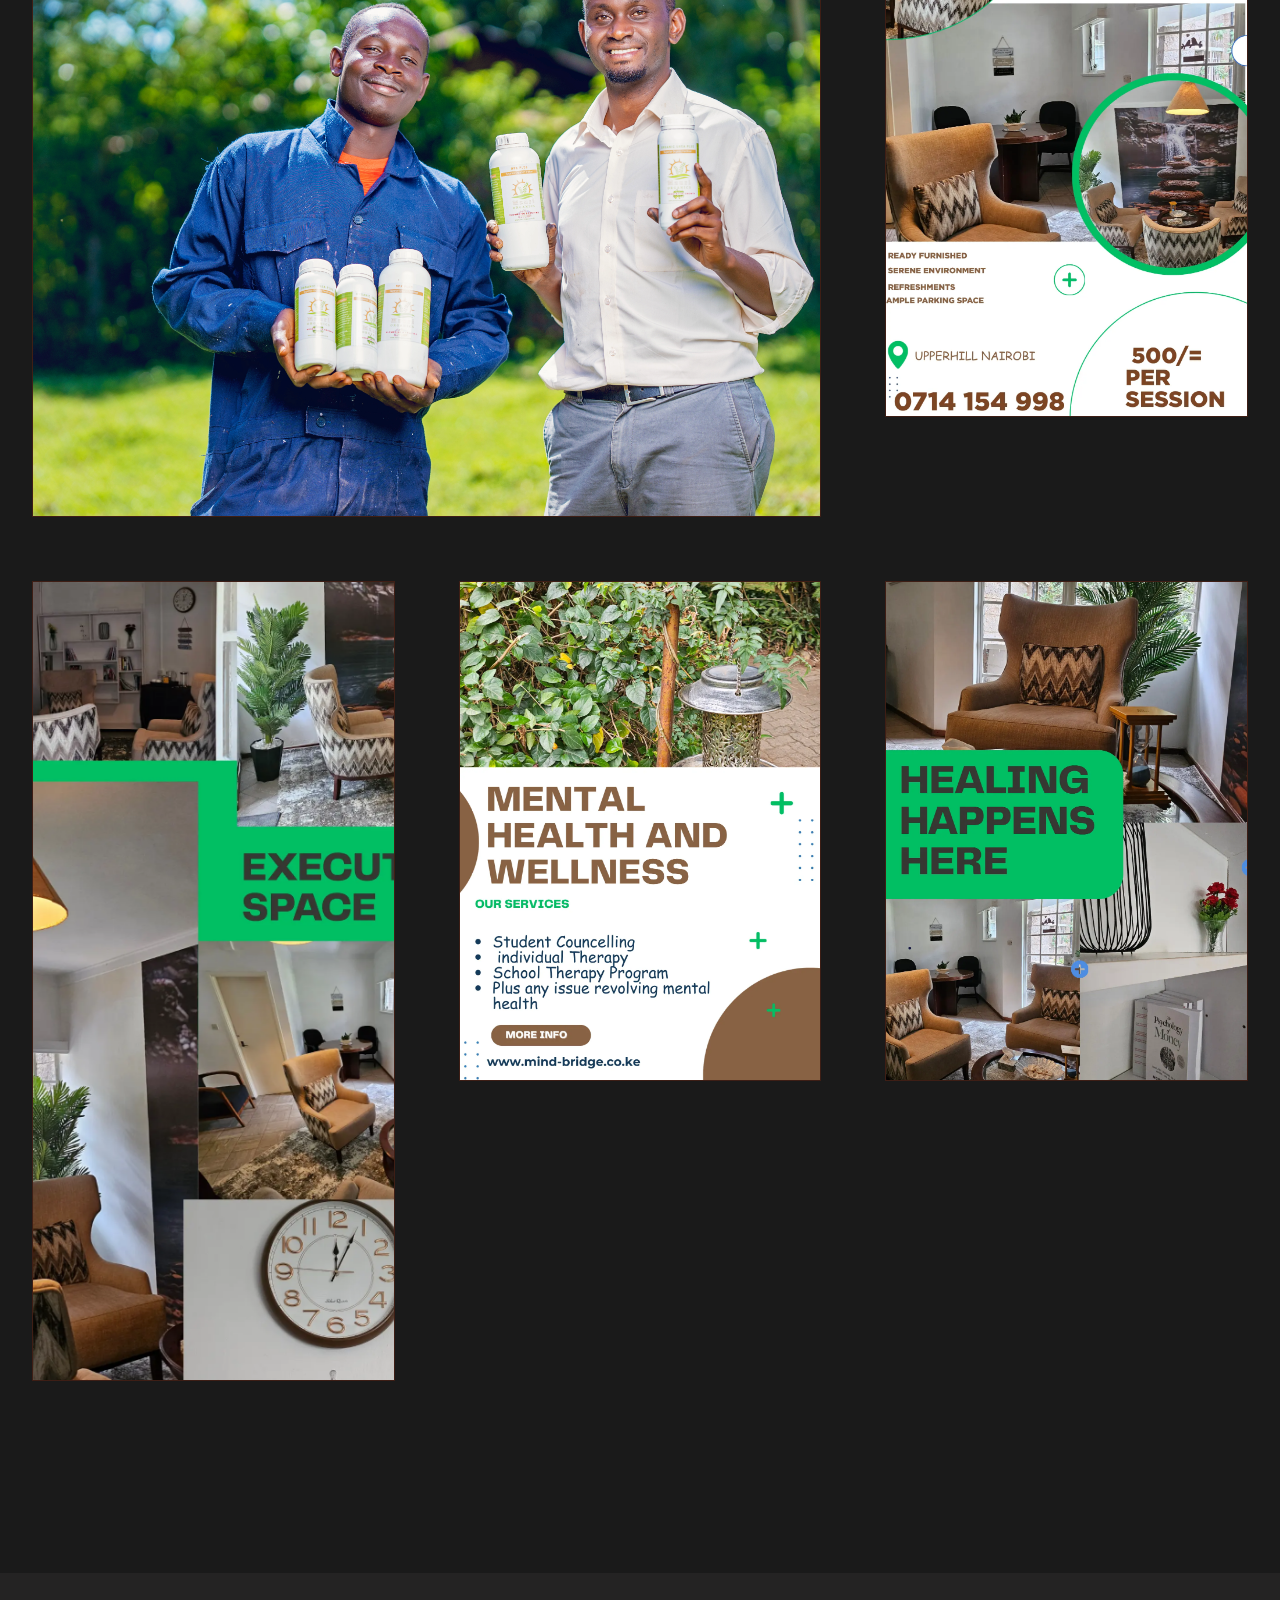
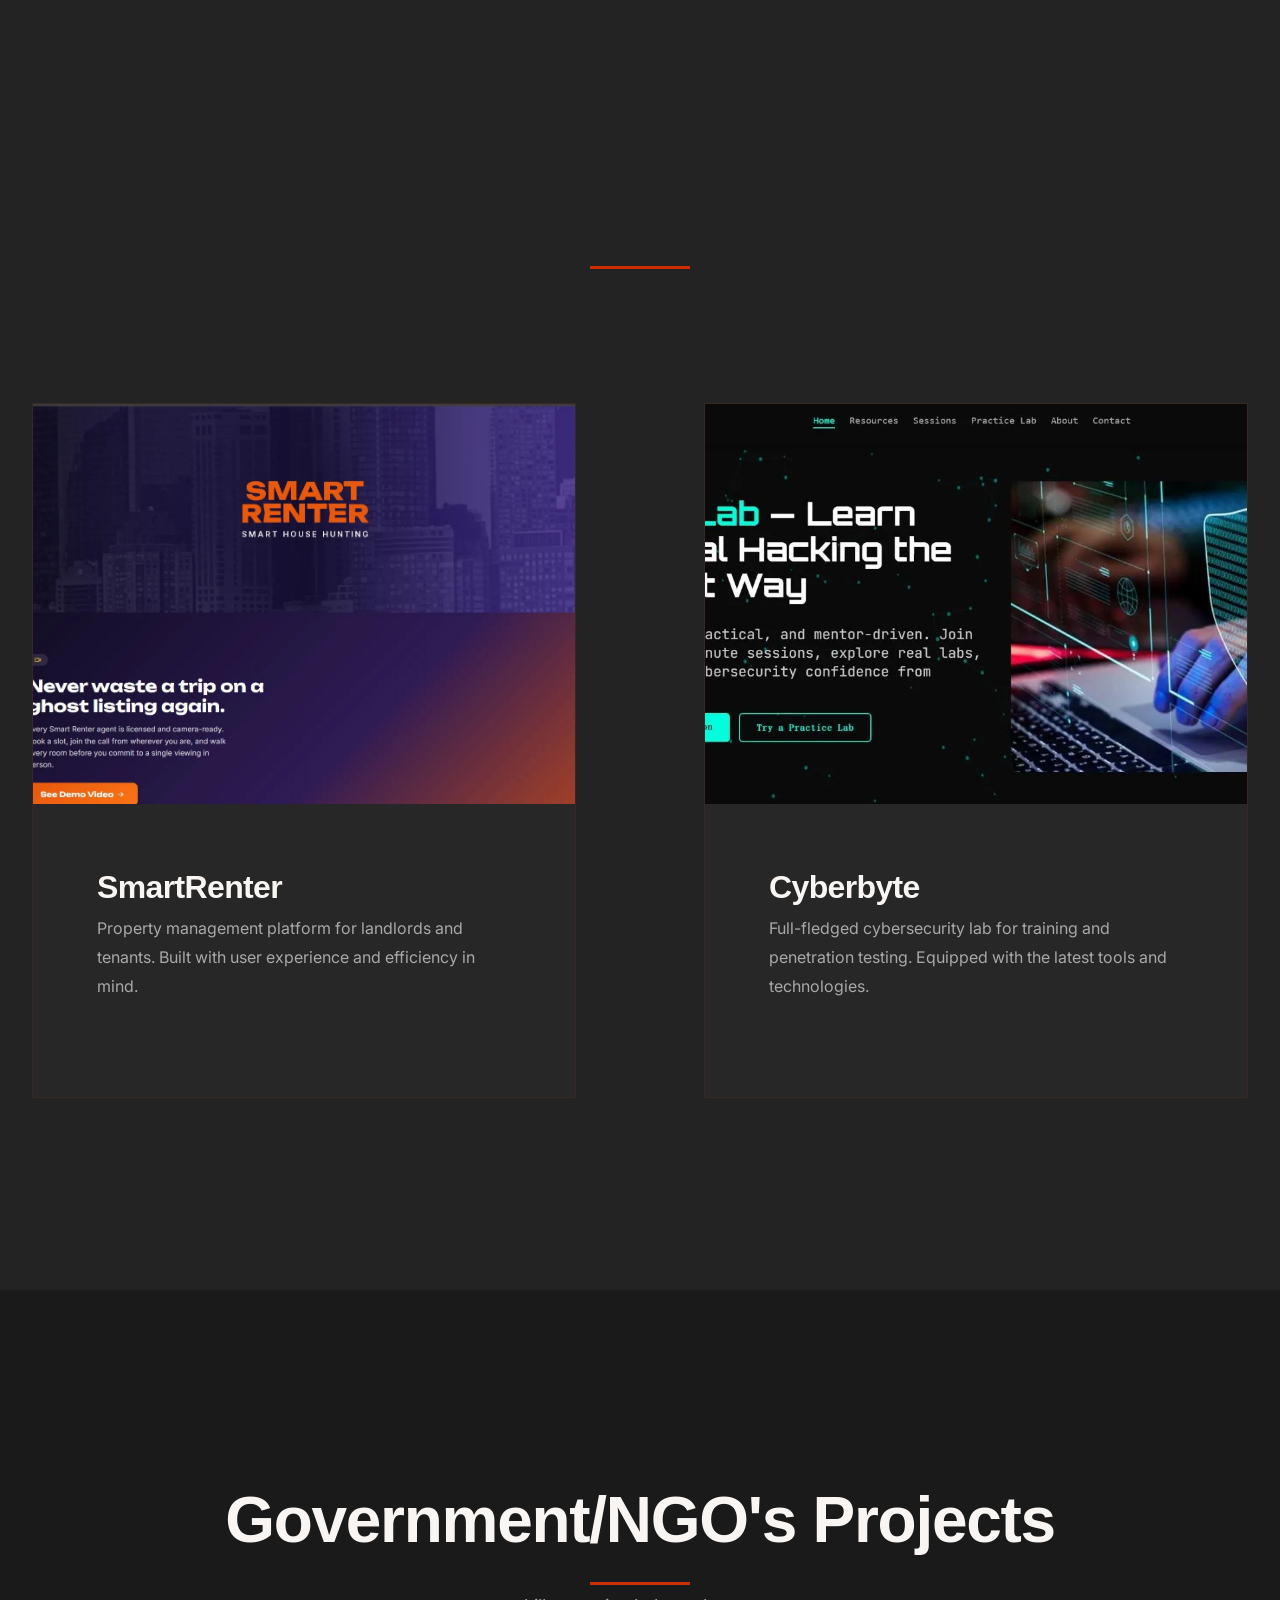
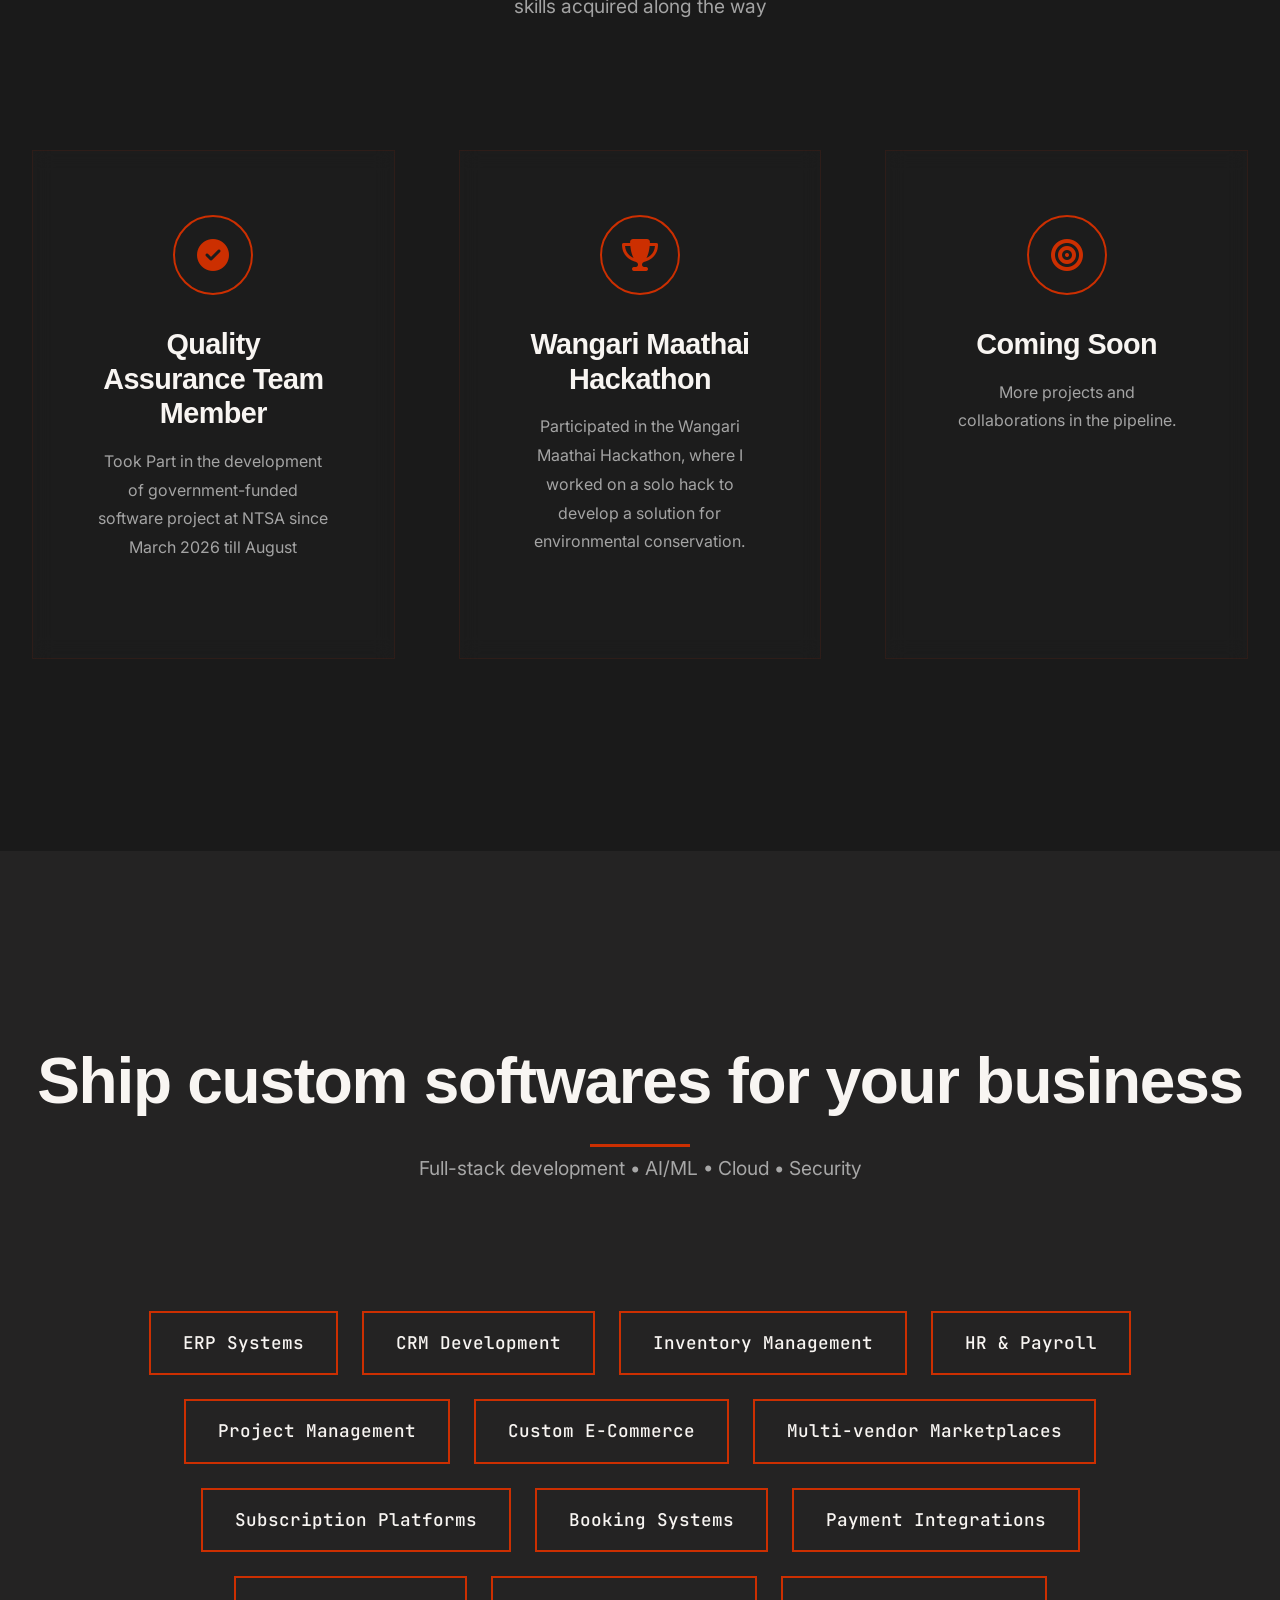
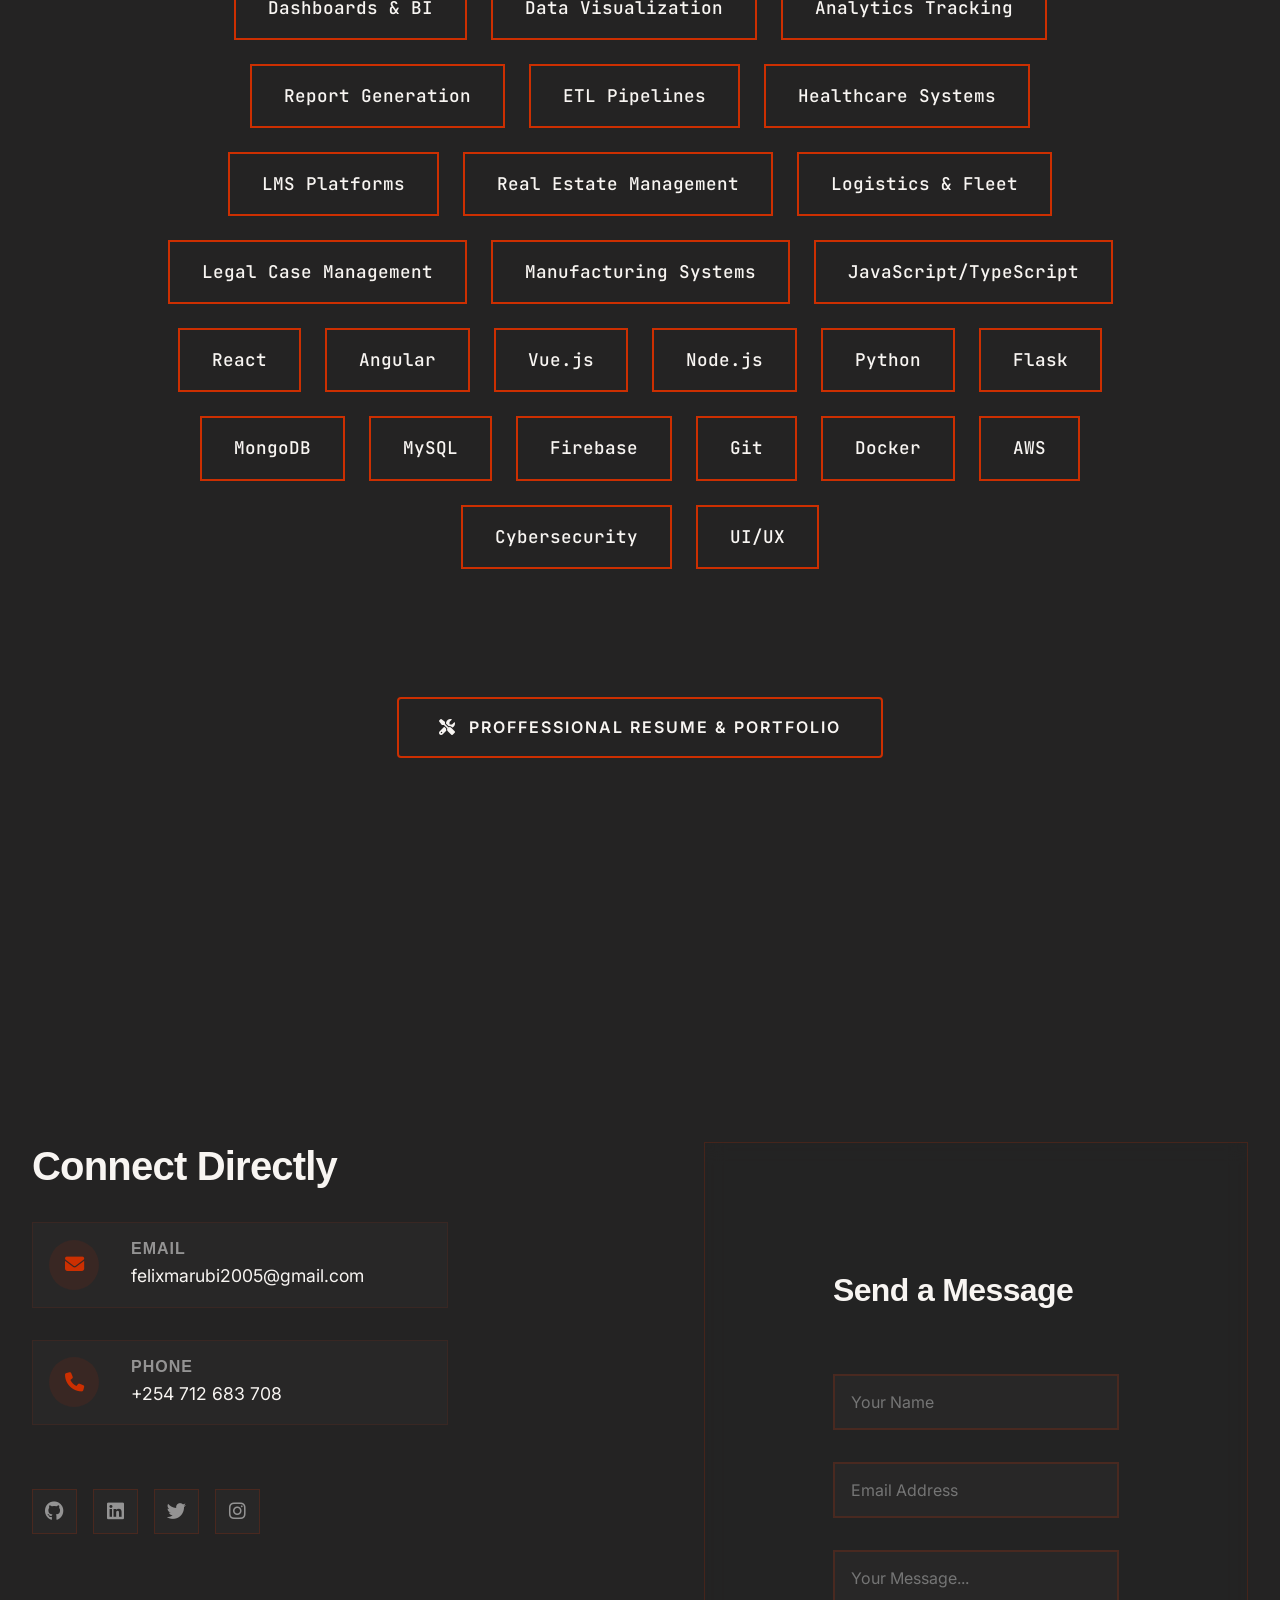
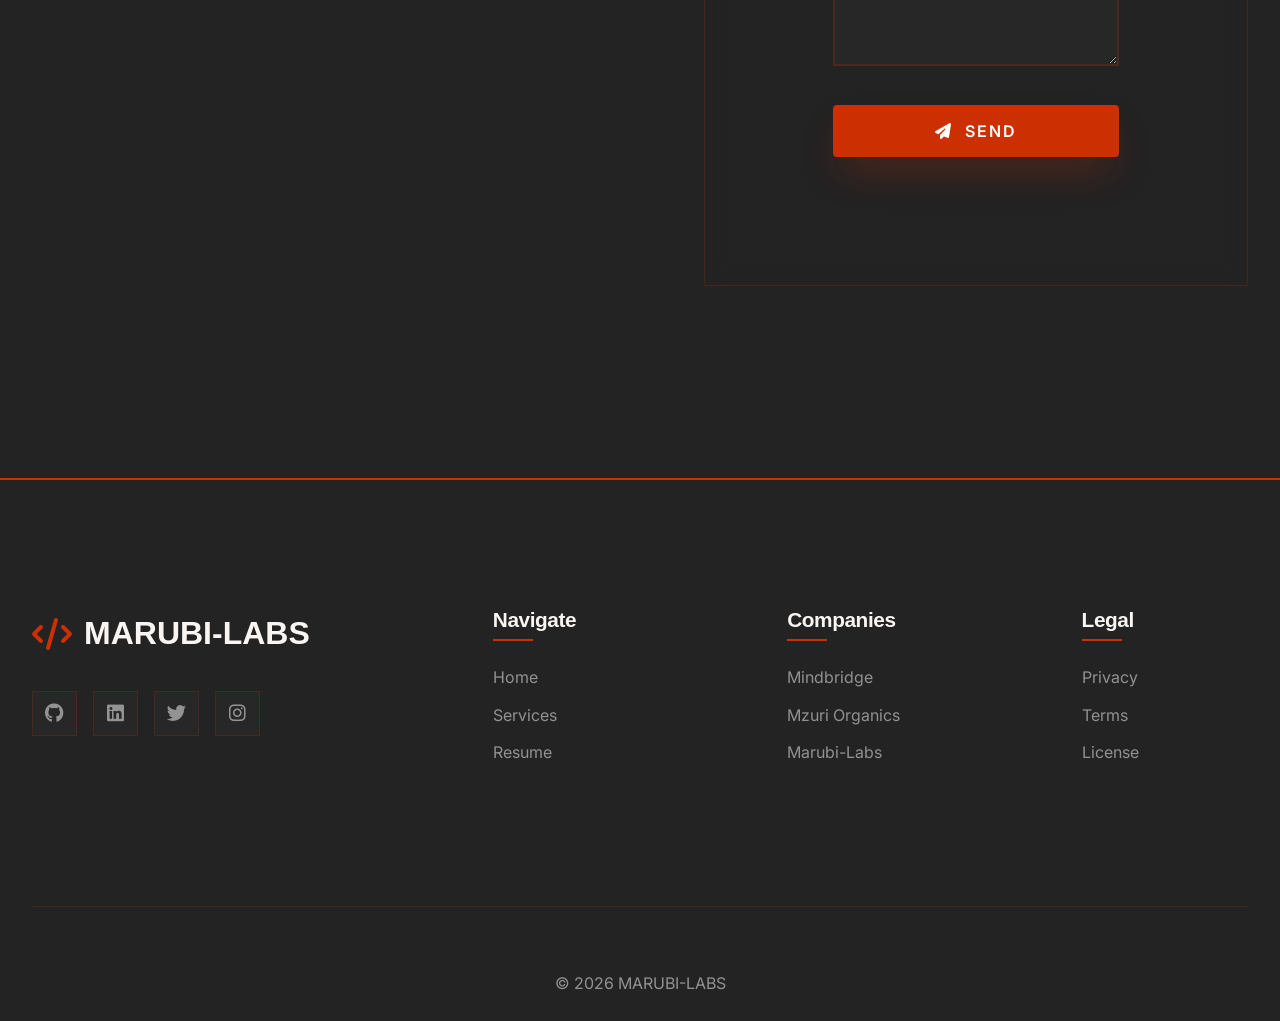
==== commit d7c8c934: "wannabe" ====
--- a/index.html
+++ b/index.html
@@ -88,24 +88,7 @@
         <div class="container">
             <div class="hero-content">
                 <!-- LEFT COLUMN - Terminal -->
-                <div class="terminal-column animate-fade-in">
-                    <div class="terminal-line">
-                        <span class="typing-text" id="typingReview">I build custom softwares</span>
-                  
-                    </div>
-
-                    <div class="terminal-info">
-                        <div class="terminal-info-item">
-                            <span class="terminal-info-label"> Custom Software Development</span>
-                        </div>
-                        <div class="terminal-info-item">
-                            <span class="terminal-info-label"> Branding & Design</span>
-                        </div>
-                        <div class="terminal-info-item">
-                            <span class="terminal-info-label"> Web Development</span>
-                        </div>
-                    </div>
-                </div>
+           
 
                 <!-- RIGHT COLUMN - Hero Text -->
                 <div class="hero-text-column">
@@ -128,13 +111,13 @@
     <section id="gallery" class="gallery-section">
         <div class="container">
             <div class="section-header">
-                <h2 class="section-title">Clients i have worked with</h2>
+                <h2 class="section-title">Clients</h2>
                 <p class="section-subtitle">Satisfied customers</p>
             </div>
 
             <div class="gallery-grid">
                 <div class="gallery-item large">
-                    <img src="images/gallery/client1.JPG" alt="Command Center" class="gallery-image">
+                    <img src="images/gallery/mzuri7.webp" alt="Command Center" class="gallery-image">
                     <div class="gallery-overlay">
                         <h3>Mzuri Organics</h3>
                         <span class="gallery-tag">2025</span>
@@ -142,7 +125,7 @@
                 </div>
 
                 <div class="gallery-item">
-                    <img src="images/gallery/5.png" alt="Mindbridge Team" class="gallery-image">
+                    <img src="images/gallery/5.webp" alt="Mindbridge Team" class="gallery-image">
                     <div class="gallery-overlay">
                         <h3>Mindbridge</h3>
                         <span class="gallery-tag">2025</span>
@@ -150,7 +133,7 @@
                 </div>
 
                 <div class="gallery-item tall">
-                    <img src="images/gallery/1.png" alt="Code" class="gallery-image">
+                    <img src="images/gallery/6.webp" alt="Code" class="gallery-image">
                     <div class="gallery-overlay">
                         <h3>Mindbridge</h3>
                         <span class="gallery-tag">2025</span>
@@ -158,7 +141,7 @@
                 </div>
 
                 <div class="gallery-item">
-                    <img src="images/gallery/2.png" alt="Mzuri Organics" class="gallery-image">
+                    <img src="images/gallery/2.webp" alt="Mzuri Organics" class="gallery-image">
                     <div class="gallery-overlay">
                         <h3>mindbridge</h3>
                         <span class="gallery-tag">2026</span>
@@ -166,7 +149,7 @@
                 </div>
 
                 <div class="gallery-item">
-                    <img src="images/gallery/3.png" alt="Cybersecurity Lab" class="gallery-image">
+                    <img src="images/gallery/3.webp" alt="Cybersecurity Lab" class="gallery-image">
                     <div class="gallery-overlay">
                         <h3>mindbridge</h3>
                         <span class="gallery-tag">2025</span>
@@ -180,16 +163,16 @@
     <section class="projects-showcase">
         <div class="container">
             <div class="section-header">
-                <h2 class="section-title">Solutions i came up with</h2>
+                <h2 class="section-title">Project Solutions</h2>
             </div>
 
             <div class="projects-grid">
                 <div class="project-card">
                     <div class="project-image">
-                        <img src="images/gallery/smartrenter.JPG" alt="Mindbridge">
+                        <img src="images/gallery/8.webp" alt="Mindbridge">
                     </div>
                     <div class="project-content">
-                        <span class="company">smartrenter.co.ke</span>
+                 
                         <h3>SmartRenter</h3>
                         <p>Property management platform for landlords and tenants. Built with user experience and efficiency in mind.</p>
                     </div>
@@ -197,10 +180,10 @@
 
                 <div class="project-card">
                     <div class="project-image">
-                        <img src="images/gallery/bytelab.JPG" alt="Mzuri Organics">
+                        <img src="images/gallery/lab.webp" alt="Mzuri Organics">
                     </div>
                     <div class="project-content">
-                        <span class="company">Bytelab</span>
+               
                         <h3>Cyberbyte</h3>
                         <p>Full-fledged cybersecurity lab for training and penetration testing. Equipped with the latest tools and technologies.</p>
                     </div>
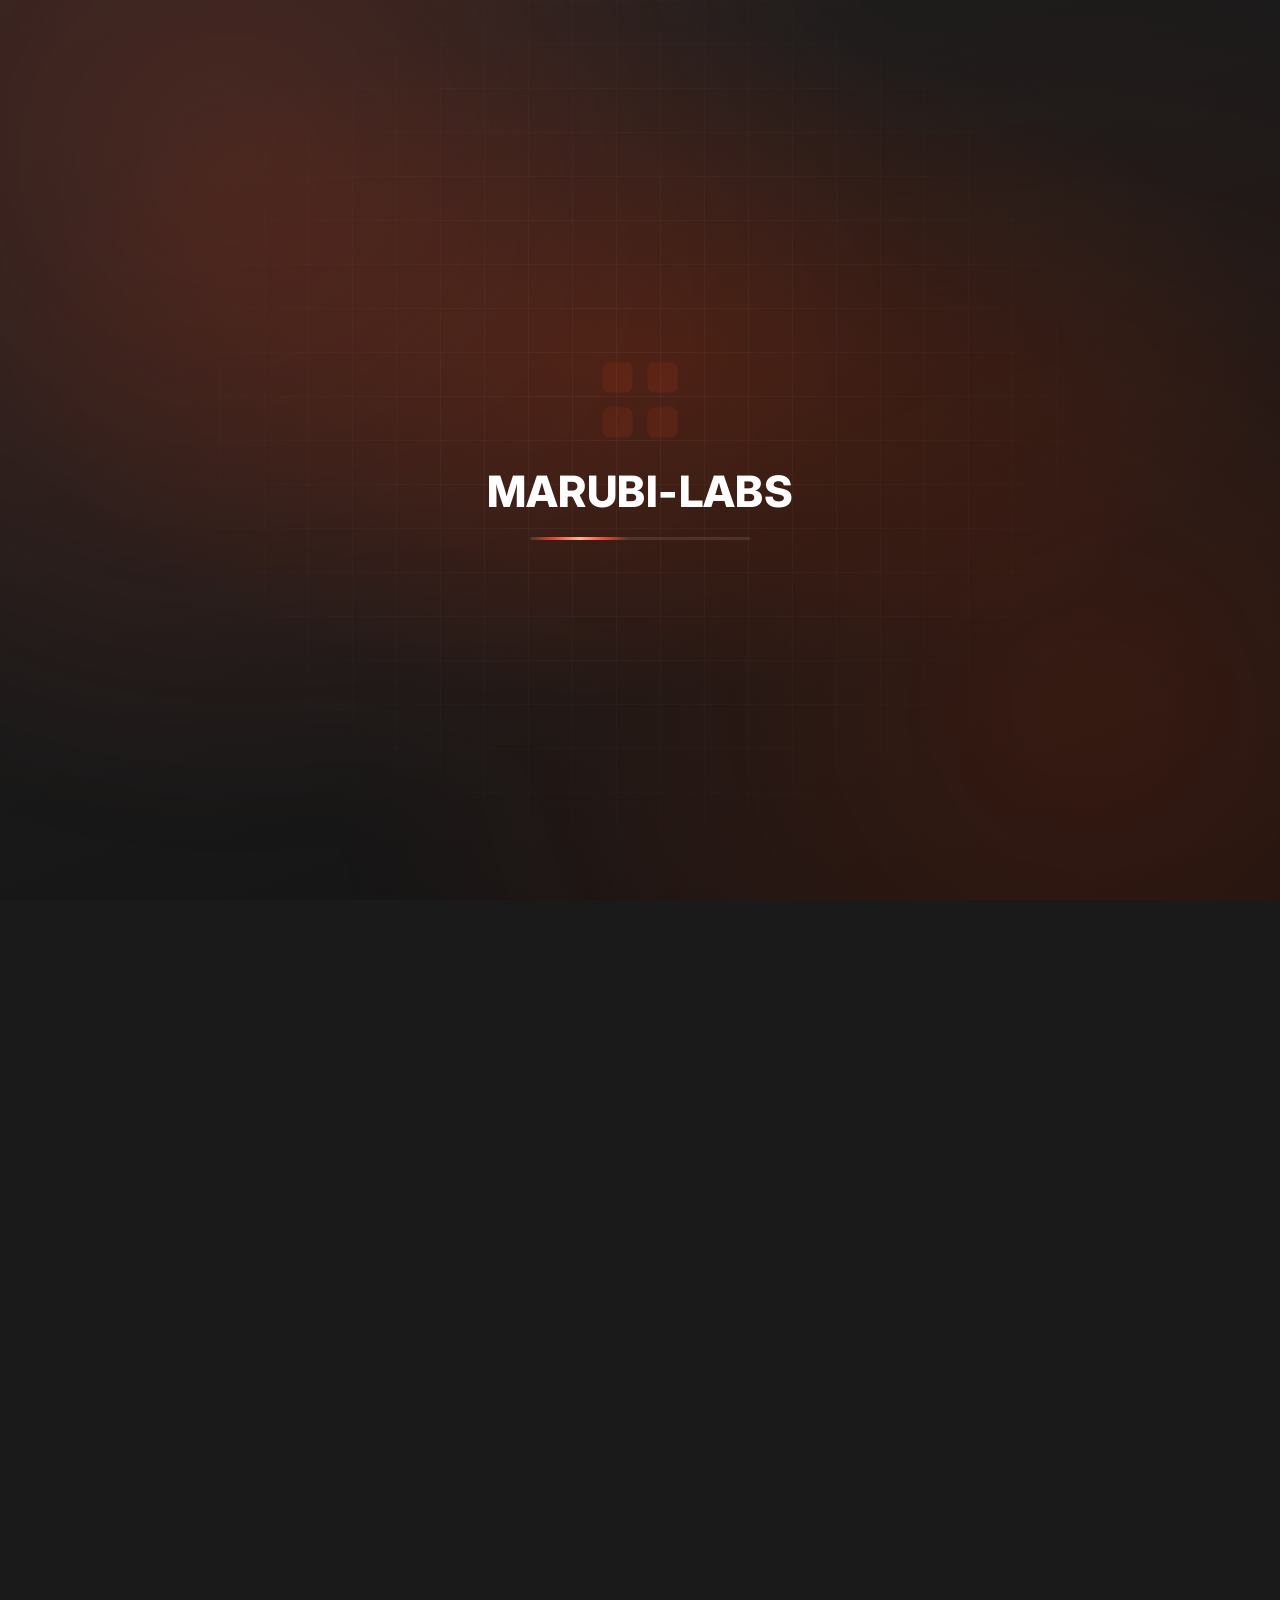
==== commit 76ab420c: "solo" ====
--- a/index.html
+++ b/index.html
@@ -1,11 +1,11 @@
 <!DOCTYPE html>
-<html lang="en">
+<html lang="en" class="is-loading">
 <head>
     <meta charset="UTF-8">
     <meta name="viewport" content="width=device-width, initial-scale=1.0">
 
     <!-- Primary Meta Tags -->
-    <title>Felix Marubi |  Founder at Marubi-Labs</title>
+    <title>Felix Marubi | Founder at Marubi-Labs</title>
     <meta name="title" content="marubi-labs">
     <meta name="description" content="Felix Marubi is the CEO & Founder of Marubi-Labs, a software engineering company focused on building innovative solutions for African communities. With expertise in AI, cybersecurity, and cloud infrastructure, Felix is dedicated to creating impactful technologies that drive progress and development.">
     <meta name="keywords" content="Felix Marubi, Marubi-Labs, CEO, Software Engineer, Mindbridge, Mzuri Organics, Kirinyaga University, Web Developer, Kenya">
@@ -15,14 +15,14 @@
     <!-- Open Graph / Facebook -->
     <meta property="og:type" content="website">
     <meta property="og:url" content="https://marubilabs.com/">
-    <meta property="og:title" content="Felix Marubi | Founder  Marubi-Labs">
+    <meta property="og:title" content="Felix Marubi | Founder Marubi-Labs">
     <meta property="og:description" content="Building Mindbridge, Mzuri Organics, and innovative solutions for African communities.">
     <meta property="og:image" content="images/og-image.jpg">
 
     <!-- Twitter -->
     <meta property="twitter:card" content="summary_large_image">
     <meta property="twitter:url" content="https://marubilabs.com/">
-    <meta property="twitter:title" content="Felix Marubi |  Founder  Marubi-Labs">
+    <meta property="twitter:title" content="Felix Marubi | Founder Marubi-Labs">
     <meta property="twitter:description" content="Building Mindbridge, Mzuri Organics, and innovative solutions for African communities.">
     <meta property="twitter:image" content="images/og-image.jpg">
 
@@ -30,17 +30,172 @@
     <link rel="icon" type="image/x-icon" href="images/icons/favicon.ico">
     <link rel="apple-touch-icon" sizes="180x180" href="images/icons/apple-touch-icon.png">
 
+    <!-- 1 · Kill stale SW / caches BEFORE first paint (not after) -->
+    <script>
+      (function () {
+        if ('serviceWorker' in navigator) {
+          navigator.serviceWorker.getRegistrations()
+            .then(function (rs) { rs.forEach(function (r) { r.unregister().catch(function(){}); }); })
+            .catch(function(){});
+        }
+        if (window.caches) {
+          caches.keys().then(function (keys) {
+            keys.forEach(function (k) {
+              if (k.indexOf('2025') > -1 || k.indexOf('v1') > -1) caches.delete(k);
+            });
+          }).catch(function(){});
+        }
+      })();
+    </script>
+
+    <!-- 2 · Hero art ready before the loader lifts -->
+    <link rel="preload" as="image"
+          href="images/gallery/VirtuaVerse_%20Cyberpunk%20and%20Pixels.gif"
+          fetchpriority="high">
+
     <!-- Fonts & Icons -->
     <link rel="preconnect" href="https://fonts.googleapis.com">
     <link rel="preconnect" href="https://fonts.gstatic.com" crossorigin>
+    <link rel="preconnect" href="https://api.fontshare.com" crossorigin>
     <link href="https://fonts.googleapis.com/css2?family=Inter:wght@300;400;500;600;700;800&display=swap" rel="stylesheet">
     <link href="https://fonts.googleapis.com/css2?family=JetBrains+Mono:wght@400;500;600;700&display=swap" rel="stylesheet">
+    <link href="https://api.fontshare.com/v2/css?f[]=clash-display@400,500,600,700&display=swap" rel="stylesheet">
     <link rel="stylesheet" href="https://cdnjs.cloudflare.com/ajax/libs/font-awesome/6.4.0/css/all.min.css">
 
+    <!-- 3 · CRITICAL INLINE CSS — no network, paints on frame 1 -->
+    <style>
+      :root{
+        --ember:#cc2f01; --ember-light:#e64d2e;
+        --onyx:#242323; --charcoal:#1a1a1a; --cream:#f8f5f2;
+      }
+      html{ background:var(--charcoal); }
+
+      html.is-loading,
+      html.is-loading body{ overflow:hidden !important; height:100%; background:var(--charcoal); }
+      html.is-loading body > *:not(#site-loader){ visibility:hidden !important; }
+
+      #site-loader{
+        position:fixed; inset:0; z-index:99999; overflow:hidden;
+        display:flex; align-items:center; justify-content:center;
+        background:
+          radial-gradient(ellipse 80% 60% at 50% 40%, rgba(204,47,1,.20), transparent 62%),
+          linear-gradient(160deg, #211f1f 0%, #1a1a1a 45%, #141313 100%);
+        transition: opacity .6s ease, visibility .6s ease;
+      }
+      #site-loader.hidden{ opacity:0; visibility:hidden; pointer-events:none; }
+
+      /* slow, drifting ember glow behind everything (gradient flows, never jumps) */
+      #site-loader::before{
+        content:""; position:absolute; inset:-30%;
+        background:
+          radial-gradient(circle at 30% 30%, rgba(230,77,46,.22), transparent 38%),
+          radial-gradient(circle at 72% 68%, rgba(204,47,1,.18), transparent 42%);
+        filter:blur(40px);
+        animation: slDrift 9s ease-in-out infinite alternate;
+      }
+      /* faint grid that fades out toward the edges */
+      #site-loader::after{
+        content:""; position:absolute; inset:0;
+        background-image:
+          linear-gradient(rgba(255,255,255,.045) 1px, transparent 1px),
+          linear-gradient(90deg, rgba(255,255,255,.045) 1px, transparent 1px);
+        background-size:44px 44px;
+        -webkit-mask-image:radial-gradient(circle at 50% 45%, #000 0%, transparent 68%);
+                mask-image:radial-gradient(circle at 50% 45%, #000 0%, transparent 68%);
+      }
+      @keyframes slDrift{
+        from{ transform:translate3d(-4%, -3%, 0) scale(1); }
+        to  { transform:translate3d(4%, 3%, 0) scale(1.12); }
+      }
+
+      .sl-wrap{
+        position:relative; z-index:1;
+        display:flex; flex-direction:column; align-items:center; gap:30px;
+      }
+
+      /* thin flowing progress line under the wordmark */
+      .sl-bar{
+        position:relative; width:min(220px, 56vw); height:3px; border-radius:99px;
+        background:rgba(255,255,255,.1); overflow:hidden; margin-top:-6px;
+      }
+      .sl-bar::after{
+        content:""; position:absolute; inset:0; width:45%; border-radius:inherit;
+        background:linear-gradient(90deg, transparent, var(--ember-light), #ffb199, var(--ember-light), transparent);
+        animation: slBar 1.4s cubic-bezier(.65,0,.35,1) infinite;
+      }
+      @keyframes slBar{
+        from{ transform:translateX(-110%); }
+        to  { transform:translateX(250%); }
+      }
+
+      /* — 4 ember tiles assembling — */
+      .sl-tiles{
+        display:grid; grid-template-columns:repeat(2,1fr); gap:10px;
+        width:80px; height:80px;
+      }
+      .sl-tile{
+        border-radius:8px;
+        background:linear-gradient(135deg,var(--ember),var(--ember-light));
+        opacity:.12; transform:scale(.86);
+        animation: slTile 1.5s cubic-bezier(.6,.05,.2,1) infinite;
+      }
+      .sl-tile:nth-child(1){ animation-delay:0s }
+      .sl-tile:nth-child(2){ animation-delay:.14s }
+      .sl-tile:nth-child(3){ animation-delay:.28s }
+      .sl-tile:nth-child(4){ animation-delay:.42s }
+      @keyframes slTile{
+        0%,100%{ opacity:.12; transform:scale(.86) }
+        38%    { opacity:1;   transform:scale(1); box-shadow:0 0 22px rgba(204,47,1,.55) }
+      }
+
+      /* — MARUBI-LABS · thick white brand wordmark — */
+      .sl-brand{
+        font-family:'Clash Display', Inter, sans-serif;
+        font-weight:800;
+        font-size:clamp(1.9rem, 5.2vw, 2.7rem);
+        letter-spacing:.01em;
+        line-height:1;
+        color:#ffffff;
+        text-align:center;
+        text-transform:uppercase;
+        -webkit-font-smoothing:antialiased;
+        text-rendering:optimizeLegibility;
+      }
+
+      @media (prefers-reduced-motion: reduce){
+        .sl-tile{ animation:none !important; opacity:.9; transform:none; }
+        #site-loader::before, .sl-bar::after{ animation:none !important; }
+      }
+    </style>
+
+    <noscript>
+      <style>
+        html.is-loading body > *:not(#site-loader){ visibility:visible !important; }
+        #site-loader{ display:none !important; }
+      </style>
+    </noscript>
+
     <!-- CSS -->
-    <link rel="stylesheet" href="css/pages/home.css?v=20260910">
+    <link rel="stylesheet" href="css/pages/home.css?v=20261021">
+    <!-- Polish layer: glass cards, navbar, flowing gradients. Loads last so it refines home.css without replacing it. -->
+    <link rel="stylesheet" href="css/pages/polish.css?v=20261021">
 </head>
 <body>
+
+    <!-- ===== SITE LOADER / SKELETON — paints before any network request ===== -->
+    <div id="site-loader" class="site-loader" role="status" aria-live="polite" aria-label="Loading Marubi Labs">
+        <div class="sl-wrap">
+            <div class="sl-tiles" aria-hidden="true">
+                <span class="sl-tile"></span>
+                <span class="sl-tile"></span>
+                <span class="sl-tile"></span>
+                <span class="sl-tile"></span>
+            </div>
+            <div class="sl-brand">MARUBI-LABS</div>
+            <div class="sl-bar" aria-hidden="true"></div>
+        </div>
+    </div>
+
     <!-- Navigation: 3 tabs only — Home, Services, Resume -->
     <nav class="navbar" id="mainNav">
         <div class="nav-container">
@@ -76,10 +231,11 @@
     <section class="hero">
         <div class="hero-background">
             <img
-                src="images/gallery/VirtuaVerse_ Cyberpunk and Pixels.gif"
-                alt="Background animation"
+                src="images/gallery/VirtuaVerse_%20Cyberpunk%20and%20Pixels.gif"
+                alt=""
                 class="hero-background-img"
-                loading="lazy"
+                fetchpriority="high"
+                decoding="async"
             >
         </div>
 
@@ -87,8 +243,7 @@
 
         <div class="container">
             <div class="hero-content">
-                <!-- LEFT COLUMN - Terminal -->
-           
+                <!-- LEFT COLUMN - Terminal (currently unused, kept for future) -->
 
                 <!-- RIGHT COLUMN - Hero Text -->
                 <div class="hero-text-column">
@@ -164,26 +319,32 @@
         <div class="container">
             <div class="section-header">
                 <h2 class="section-title">Project Solutions</h2>
+                <p class="section-subtitle">Tap a project to open it live</p>
             </div>
 
             <div class="projects-grid">
+                <!-- Clickable: opens the live SmartRenter site in a new tab -->
+                <a class="project-card is-link"
+                   href="https://smartrenter-one.vercel.app"
+                   target="_blank" rel="noopener noreferrer"
+                   aria-label="Open SmartRenter, live site (opens in a new tab)">
+                    <div class="project-image">
+                        <img src="images/gallery/8.JPG" alt="SmartRenter website preview">
+                        <span class="project-badge"><i class="fas fa-circle"></i> Live</span>
+                    </div>
+                    <div class="project-content">
+                        <h3>SmartRenter</h3>
+                        <p>Property management platform for landlords and tenants. Built with user experience and efficiency in mind.</p>
+                        <span class="project-cta">Visit live site <i class="fas fa-arrow-up-right-from-square"></i></span>
+                    </div>
+                </a>
+
+                <!-- No public URL yet: shown as a card, not a link. Add href + class "is-link" when it has one. -->
                 <div class="project-card">
                     <div class="project-image">
-                        <img src="images/gallery/8.webp" alt="Mindbridge">
+                        <img src="images/gallery/lab.webp" alt="Cyberbyte cybersecurity lab">
                     </div>
                     <div class="project-content">
-                 
-                        <h3>SmartRenter</h3>
-                        <p>Property management platform for landlords and tenants. Built with user experience and efficiency in mind.</p>
-                    </div>
-                </div>
-
-                <div class="project-card">
-                    <div class="project-image">
-                        <img src="images/gallery/lab.webp" alt="Mzuri Organics">
-                    </div>
-                    <div class="project-content">
-               
                         <h3>Cyberbyte</h3>
                         <p>Full-fledged cybersecurity lab for training and penetration testing. Equipped with the latest tools and technologies.</p>
                     </div>
@@ -299,7 +460,6 @@
             <div class="contact-grid">
                 <div class="contact-info">
                     <h2>Connect Directly</h2>
-                 
 
                     <div class="info-items">
                         <div class="info-item">
@@ -366,7 +526,7 @@
                         <i class="fas fa-code"></i>
                         <span>MARUBI-LABS</span>
                     </a>
-              
+
                     <div class="social-links">
                         <a href="https://github.com/Marubi23" target="_blank" class="social-link">
                             <i class="fab fa-github"></i>
@@ -423,33 +583,16 @@
     </button>
 
     <!-- JavaScript -->
-    <script src="js/main.js?v=20260910"></script>
-    <script src="js/animations.js?v=20260910"></script>
+    <script src="js/main.js?v=20261021"></script>
+    <script src="js/animations.js?v=20261021"></script>
+
+    <!-- Last-resort loader kill switch (in case main.js fails to load) -->
     <script>
-        // Terminal typing effect
-        const typingReviews = [
-            "Cybersecurity for your business",
-            "AI & Machine Learning solutions",
-            "Cloud Infrastructure that scales with your business",
-           
-        ];
-        let reviewIdx = 0;
-        const typingEl = document.getElementById('typingReview');
-
-        function typeReview() {
-            if (typingEl) {
-                typingEl.style.opacity = '0';
-                setTimeout(() => {
-                    typingEl.textContent = typingReviews[reviewIdx];
-                    typingEl.style.opacity = '1';
-                    reviewIdx = (reviewIdx + 1) % typingReviews.length;
-                }, 500);
-            }
-        }
-
-        if (typingEl) {
-            setInterval(typeReview, 3000);
-        }
+      setTimeout(function () {
+        document.documentElement.classList.remove('is-loading');
+        var l = document.getElementById('site-loader');
+        if (l) l.remove();
+      }, 6000);
     </script>
 </body>
 </html>
--- a/css/pages/home.css
+++ b/css/pages/home.css
@@ -4,42 +4,36 @@
    Signature Colors: #cc2f01 (Ember) • #242323 (Onyx)
    ============================================ */
 
-/* Import Premium Fonts */
-@import url('https://fonts.googleapis.com/css2?family=Inter:wght@300;400;500;600;700;800&display=swap');
-@import url('https://fonts.googleapis.com/css2?family=JetBrains+Mono:wght@400;500;600;700&display=swap');
-@import url('https://api.fontshare.com/v2/css?f[]=clash-display@400,500,600,700&f[]=sentient@400,500,600&display=swap');
+/* NOTE:
+   Fonts (Inter, JetBrains Mono, Clash Display) are loaded via <link>
+   in index.html <head> — do NOT @import them here. @imports block paint
+   and were the main reason the hero appeared late. */
 
 /* ===== BRAND VARIABLES ===== */
 :root {
-    /* Core Brand Colors - Your Identity */
-    --marubi-ember: #cc2f01;        /* Primary - Bold, passionate, African sunset */
-    --marubi-onyx: #242323;          /* Secondary - Strong foundation, depth */
-    --marubi-ember-light: #e64d2e;    /* Lighter ember for gradients */
-    --marubi-ember-dark: #a52500;     /* Darker ember for depth */
-    --marubi-onyx-light: #3a3a3a;     /* Lighter onyx for contrast */
-    --marubi-cream: #f8f5f2;          /* Off-white for text */
-    --marubi-charcoal: #1a1a1a;       /* Near black for backgrounds */
-
-    /* Glassmorphism */
+    --marubi-ember: #cc2f01;
+    --marubi-onyx: #242323;
+    --marubi-ember-light: #e64d2e;
+    --marubi-ember-dark: #a52500;
+    --marubi-onyx-light: #3a3a3a;
+    --marubi-cream: #f8f5f2;
+    --marubi-charcoal: #1a1a1a;
+
     --glass-ember: rgba(204, 47, 1, 0.1);
     --glass-onyx: rgba(36, 35, 35, 0.8);
     --glass-light: rgba(255, 255, 255, 0.05);
 
-    /* Shadows - Ember Glow */
     --shadow-ember: 0 20px 40px -10px rgba(204, 47, 1, 0.3);
     --shadow-ember-strong: 0 30px 60px -10px rgba(204, 47, 1, 0.5);
     --shadow-onyx: 0 20px 40px -10px rgba(0, 0, 0, 0.5);
 
-    /* Gradients */
     --gradient-ember: linear-gradient(135deg, #cc2f01, #e64d2e);
     --gradient-onyx: linear-gradient(135deg, #242323, #3a3a3a);
     --gradient-premium: linear-gradient(135deg, #cc2f01, #242323);
 
-    /* Transitions */
     --transition-smooth: all 0.5s cubic-bezier(0.175, 0.885, 0.32, 1.275);
     --transition-fast: all 0.3s ease;
 
-    /* Spacing - Generous for that premium feel */
     --space-xs: 0.5rem;
     --space-sm: 1rem;
     --space-md: 2rem;
@@ -69,7 +63,6 @@
     position: relative;
 }
 
-/* Premium background texture */
 body::before {
     content: '';
     position: fixed;
@@ -122,22 +115,18 @@
     backdrop-filter: none !important;
 }
 
-/* Hide navbar when scrolling down */
 .navbar.hide {
     transform: translateY(-100%) !important;
 }
 
-/* Scrolled state - STAYS TRANSPARENT (no background change) */
 .navbar.scrolled {
     background: transparent !important;
     backdrop-filter: none !important;
     padding: 0.8rem 2rem !important;
-    /* Remove border-bottom and shadow if you want completely invisible */
     border-bottom: none !important;
     box-shadow: none !important;
 }
 
-/* When navbar is hidden AND scrolled */
 .navbar.hide.scrolled {
     background: rgba(36, 35, 35, 0.9);
     backdrop-filter: blur(10px);
@@ -170,14 +159,12 @@
     position: relative;
 }
 
-/* Logo text on transparent navbar */
 .navbar:not(.scrolled) .logo-text {
     -webkit-text-fill-color: white;
     background: none;
     color: white;
 }
 
-/* Navigation Menu */
 .nav-menu {
     display: flex;
     align-items: center;
@@ -199,7 +186,6 @@
     backdrop-filter: blur(4px);
 }
 
-/* Nav links on transparent navbar */
 .navbar:not(.scrolled) .nav-link {
     color: rgba(255, 255, 255, 0.9);
 }
@@ -215,7 +201,6 @@
     border: 1px solid rgba(204, 47, 1, 0.4);
 }
 
-/* Underline glow effect */
 .nav-link::before {
     content: '';
     position: absolute;
@@ -258,7 +243,6 @@
     opacity: 0.8;
 }
 
-/* Menu Toggle - Hidden on Desktop */
 .menu-toggle {
     display: none;
 }
@@ -274,7 +258,6 @@
     overflow: hidden;
 }
 
-/* Hero Background - Ember Glow */
 .hero::before {
     content: '';
     position: absolute;
@@ -298,14 +281,13 @@
 
 .hero-content {
     display: grid;
-    grid-template-columns: 1.2fr 0.8fr;
+    grid-template-columns: 1fr;
     gap: var(--space-xl);
     align-items: center;
     position: relative;
     z-index: 10;
 }
 
-/* ===== HERO BACKGROUND LAYER — "window" effect ===== */
 .hero-background {
     position: absolute;
     top: 0;
@@ -322,7 +304,7 @@
     object-fit: cover;
     opacity: 1.0;
     filter: blur(2px) brightness(0.75) saturate(0.85);
-    transform: scale(1.05); /* hides blur edge artifacts */
+    transform: scale(1.05);
 }
 
 .hero-gradient-overlay {
@@ -335,7 +317,6 @@
     z-index: 1;
 }
 
-/* ===== TERMINAL COLUMN (left side of hero) ===== */
 .terminal-column {
     background: rgba(36, 35, 35, 0.6);
     backdrop-filter: blur(10px);
@@ -392,16 +373,14 @@
     font-size: 0.9rem;
 }
 
-/* ===== HERO TEXT COLUMN (right side of hero) ===== */
 .hero-text-column {
     display: flex;
     flex-direction: column;
     justify-content: center;
-}
-
-
-
-/* Hero Title Styles */
+    align-items: center;
+    text-align: center;
+}
+
 .hero-title {
     font-size: clamp(3rem, 8vw, 6rem);
     font-weight: 800;
@@ -473,7 +452,6 @@
     max-width: 500px;
 }
 
-/* Buttons */
 .hero-buttons {
     display: flex;
     gap: var(--space-md);
@@ -543,7 +521,6 @@
     transform: translateY(-3px);
 }
 
-/* Scroll Indicator */
 .scroll-indicator {
     position: absolute;
     bottom: 2rem;
@@ -603,7 +580,6 @@
     margin: 0 auto;
 }
 
-/* Gallery Grid */
 .gallery-grid {
     display: grid;
     grid-template-columns: repeat(3, 1fr);
@@ -1282,7 +1258,6 @@
     to { transform: scaleX(1); }
 }
 
-/* Animation Classes */
 .animate-fade-in {
     animation: fadeIn 1s ease forwards;
 }
@@ -1366,14 +1341,12 @@
 
 /* ===== MOBILE RESPONSIVE STYLES (768px and below) ===== */
 @media (max-width: 768px) {
-    /* Container */
     .container {
         padding: 0 1.25rem;
         width: 100%;
         overflow-x: hidden;
     }
 
-    /* Navigation - Mobile specific */
     .navbar {
         padding: 0.8rem 1.25rem;
         background: transparent;
@@ -1385,7 +1358,6 @@
         background: rgba(36, 35, 35, 0.95);
     }
 
-    /* Mobile Menu - Hidden by default */
     .nav-menu {
         position: fixed;
         top: 0;
@@ -1405,12 +1377,10 @@
         display: flex;
     }
 
-    /* Show menu when active */
     .nav-menu.active {
         left: 0;
     }
 
-    /* Mobile Navigation Links */
     .nav-link {
         width: 100%;
         text-align: center;
@@ -1426,7 +1396,6 @@
         border-bottom: none;
     }
 
-    /* Menu Toggle Button (Hamburger) */
     .menu-toggle {
         display: block;
         background: transparent;
@@ -1446,7 +1415,6 @@
         background: var(--marubi-ember);
     }
 
-    /* Hero Section */
     .hero {
         min-height: auto;
         padding: 100px 0 60px;
@@ -1503,7 +1471,6 @@
         padding: 0 0.5rem;
     }
 
-    /* Buttons */
     .hero-buttons {
         flex-direction: column;
         gap: 1rem;
@@ -1516,7 +1483,6 @@
         font-size: 0.95rem;
     }
 
-    /* Gallery Section */
     .gallery-section {
         padding: 4rem 0;
     }
@@ -1555,7 +1521,6 @@
         font-size: 1.5rem;
     }
 
-    /* Projects */
     .projects-showcase {
         padding: 4rem 0;
     }
@@ -1578,7 +1543,6 @@
         font-size: 1.5rem;
     }
 
-    /* About Preview */
     .about-preview {
         padding: 4rem 0;
     }
@@ -1592,7 +1556,6 @@
         padding: 2rem 1.5rem;
     }
 
-    /* Skills */
     .skills-section {
         padding: 4rem 0;
     }
@@ -1608,7 +1571,6 @@
         font-size: 0.85rem;
     }
 
-    /* CTA Section */
     .cta-section {
         padding: 4rem 0;
     }
@@ -1626,7 +1588,6 @@
         gap: 1rem;
     }
 
-    /* Contact Section */
     .contact-section {
         padding: 4rem 0;
     }
@@ -1665,7 +1626,6 @@
         font-size: 1.5rem;
     }
 
-    /* Footer */
     .footer {
         padding: 3rem 0 1.5rem;
     }
@@ -1706,7 +1666,6 @@
         padding: 0 1rem;
     }
 
-    /* Back to Top */
     .back-to-top {
         bottom: 1.5rem;
         right: 1.5rem;
@@ -1716,7 +1675,6 @@
     }
 }
 
-/* Small mobile devices (480px and below) */
 @media (max-width: 480px) {
     .container {
         padding: 0 1rem;
@@ -1748,7 +1706,6 @@
     }
 }
 
-/* Landscape mode for mobile */
 @media (max-width: 768px) and (orientation: landscape) {
     .hero {
         min-height: auto;
@@ -1778,7 +1735,6 @@
     }
 }
 
-/* Fix for notched phones */
 @supports (padding: max(0px)) {
     .navbar {
         padding-left: max(1.25rem, env(safe-area-inset-left));
@@ -1794,7 +1750,6 @@
     }
 }
 
-/* ===== ADDITIONAL Z-INDEX FIXES ===== */
 body.menu-open {
     overflow: hidden;
 }
@@ -1811,24 +1766,22 @@
     z-index: 1;
 }
 
-/* ===== UTILITY CLASSES ===== */
 .text-center { text-align: center; }
 .text-ember { color: var(--marubi-ember); }
 .bg-onyx { background: var(--marubi-onyx); }
 .bg-charcoal { background: var(--marubi-charcoal); }
 
-/* ===== IMAGES ===== */
 img {
     max-width: 100%;
     height: auto;
 }
 
-/* ===== PRINT STYLES ===== */
 @media print {
     .navbar,
     .scroll-indicator,
     .back-to-top,
-    .footer {
+    .footer,
+    #site-loader {
         display: none !important;
     }
 
@@ -1838,7 +1791,6 @@
     }
 }
 
-/* ===== REDUCED MOTION ===== */
 @media (prefers-reduced-motion: reduce) {
     *,
     *::before,
@@ -1849,7 +1801,6 @@
     }
 }
 
-/* Mobile menu close button */
 .nav-menu-close {
     display: none;
 }
@@ -1878,7 +1829,6 @@
     }
 }
 
-/* ===== NAVIGATION DEBUG FIXES ===== */
 .nav-menu {
     display: flex !important;
     visibility: visible !important;
@@ -1911,7 +1861,6 @@
     }
 }
 
-/* ===== MOBILE BOTTOM TAB BAR ===== */
 .bottom-nav {
     display: none;
 }
@@ -1952,7 +1901,6 @@
         font-size: 1.2rem;
     }
 
-    /* Leave room so content isn't hidden behind the bar */
     body {
         padding-bottom: 60px;
     }
--- a/css/pages/polish.css
+++ b/css/pages/polish.css
@@ -0,0 +1,281 @@
+/* ============================================
+   MARUBI-LABS: POLISH LAYER
+   Loads AFTER home.css. Refines, does not replace.
+   Covers: navbar, clear-glass project cards,
+   flowing gradients, section-title polish.
+   ============================================ */
+
+:root {
+    --ember: #cc2f01;
+    --ember-light: #e64d2e;
+    --glass-bg: rgba(255, 255, 255, .55);
+    --glass-bg-hover: rgba(255, 255, 255, .72);
+    --glass-border: rgba(255, 255, 255, .7);
+    --glass-edge: rgba(20, 20, 30, .08);
+    --glass-shadow: 0 18px 50px rgba(30, 20, 20, .14);
+    --flow-ease: cubic-bezier(.22, .8, .24, 1);
+}
+[data-theme="dark"] {
+    --glass-bg: rgba(255, 255, 255, .06);
+    --glass-bg-hover: rgba(255, 255, 255, .1);
+    --glass-border: rgba(255, 255, 255, .16);
+    --glass-edge: rgba(0, 0, 0, .35);
+    --glass-shadow: 0 22px 60px rgba(0, 0, 0, .5);
+}
+
+html { scroll-behavior: smooth; }
+@media (prefers-reduced-motion: reduce) { html { scroll-behavior: auto; } }
+
+/* ---------- Flowing gradient (shared) ---------- */
+@keyframes flowGradient {
+    0%   { background-position: 0% 50%; }
+    50%  { background-position: 100% 50%; }
+    100% { background-position: 0% 50%; }
+}
+
+/* ============================================
+   NAVBAR
+   ============================================ */
+.navbar {
+    background: rgba(20, 19, 19, .38) !important;
+    -webkit-backdrop-filter: blur(18px) saturate(170%);
+            backdrop-filter: blur(18px) saturate(170%);
+    border-bottom: 1px solid rgba(255, 255, 255, .08);
+    transition: background-color .45s ease, box-shadow .45s ease,
+                transform .45s var(--flow-ease), border-color .45s ease !important;
+}
+.navbar.scrolled {
+    background: rgba(20, 19, 19, .72) !important;
+    border-bottom-color: rgba(255, 255, 255, .12);
+    box-shadow: 0 10px 40px rgba(0, 0, 0, .28);
+}
+.navbar.hide { transform: translateY(-100%); }
+
+/* centred, evenly aligned bar */
+.navbar .nav-container {
+    display: flex;
+    align-items: center;
+    justify-content: space-between;
+    min-height: 68px;
+    gap: 24px;
+}
+.navbar .logo { display: inline-flex; align-items: center; }
+.navbar .logo-text {
+    font-family: 'Clash Display', Inter, sans-serif;
+    font-weight: 700;
+    letter-spacing: .08em;
+    color: #fff;
+    background: linear-gradient(100deg, #fff 0%, #ffd9cf 45%, #fff 100%);
+    background-size: 200% 100%;
+    -webkit-background-clip: text;
+            background-clip: text;
+    -webkit-text-fill-color: transparent;
+    animation: flowGradient 8s ease-in-out infinite;
+}
+.navbar .nav-menu {
+    display: flex;
+    align-items: center;
+    gap: 6px;
+    padding: 5px;
+    border-radius: 999px;
+    background: rgba(255, 255, 255, .06);
+    border: 1px solid rgba(255, 255, 255, .1);
+}
+.navbar .nav-link {
+    position: relative;
+    display: inline-flex;
+    align-items: center;
+    padding: 9px 20px;
+    border-radius: 999px;
+    font-size: .95rem;
+    font-weight: 500;
+    color: rgba(255, 255, 255, .72);
+    transition: color .3s ease, background-color .35s ease, transform .3s var(--flow-ease);
+}
+.navbar .nav-link::after { display: none !important; }
+.navbar .nav-link:hover { color: #fff; background: rgba(255, 255, 255, .09); transform: translateY(-1px); }
+.navbar .nav-link.active {
+    color: #fff;
+    background: linear-gradient(120deg, var(--ember), var(--ember-light), #ff7a55, var(--ember));
+    background-size: 220% 100%;
+    animation: flowGradient 7s ease-in-out infinite;
+    box-shadow: 0 6px 20px rgba(204, 47, 1, .38);
+}
+
+/* mobile bottom bar: same glass language */
+.bottom-nav {
+    -webkit-backdrop-filter: blur(20px) saturate(170%);
+            backdrop-filter: blur(20px) saturate(170%);
+    border: 1px solid rgba(255, 255, 255, .12);
+    box-shadow: 0 12px 40px rgba(0, 0, 0, .3);
+}
+.bottom-nav-link { transition: color .3s ease, transform .3s var(--flow-ease); }
+.bottom-nav-link.active { transform: translateY(-2px); }
+
+/* ============================================
+   SECTION TITLES: gradient that flows
+   ============================================ */
+.section-title {
+    font-family: 'Clash Display', Inter, sans-serif;
+    letter-spacing: -.01em;
+}
+.section-title::after {
+    background: linear-gradient(90deg, var(--ember), var(--ember-light), #ff9a7a, var(--ember)) !important;
+    background-size: 240% 100% !important;
+    animation: flowGradient 6s ease-in-out infinite;
+}
+.section-subtitle { font-size: 1.15rem; }
+
+/* ============================================
+   PROJECTS: bigger type, clear glass, clickable
+   ============================================ */
+.projects-showcase {
+    position: relative;
+    isolation: isolate;
+    overflow: hidden;
+}
+/* soft ember light behind the glass so the glass has something to refract */
+.projects-showcase::before,
+.projects-showcase::after {
+    content: "";
+    position: absolute;
+    z-index: -1;
+    width: 520px; height: 520px;
+    border-radius: 50%;
+    filter: blur(90px);
+    opacity: .55;
+    pointer-events: none;
+    animation: blobFloat 14s ease-in-out infinite alternate;
+}
+.projects-showcase::before { top: -140px; left: -120px; background: radial-gradient(circle, rgba(230, 77, 46, .55), transparent 68%); }
+.projects-showcase::after  { bottom: -160px; right: -120px; background: radial-gradient(circle, rgba(99, 102, 241, .38), transparent 68%); animation-delay: -6s; }
+@keyframes blobFloat {
+    from { transform: translate3d(0, 0, 0) scale(1); }
+    to   { transform: translate3d(40px, 30px, 0) scale(1.15); }
+}
+
+.projects-showcase .projects-grid {
+    display: grid;
+    grid-template-columns: repeat(auto-fit, minmax(min(100%, 380px), 1fr));
+    gap: 32px;
+    align-items: stretch;
+}
+
+.project-card {
+    position: relative;
+    display: flex;
+    flex-direction: column;
+    overflow: hidden;
+    border-radius: 26px;
+    text-decoration: none;
+    color: inherit;
+    background: var(--glass-bg);
+    border: 1px solid var(--glass-border);
+    -webkit-backdrop-filter: blur(22px) saturate(180%);
+            backdrop-filter: blur(22px) saturate(180%);
+    box-shadow: var(--glass-shadow), inset 0 1px 0 rgba(255, 255, 255, .55), inset 0 0 0 1px var(--glass-edge);
+    transition: transform .5s var(--flow-ease), box-shadow .5s var(--flow-ease), background-color .4s ease, border-color .4s ease;
+    -webkit-tap-highlight-color: transparent;
+}
+/* moving highlight that sweeps across on hover */
+.project-card::after {
+    content: "";
+    position: absolute; inset: 0;
+    background: linear-gradient(115deg, transparent 30%, rgba(255, 255, 255, .22) 48%, transparent 66%);
+    transform: translateX(-130%);
+    transition: transform .9s var(--flow-ease);
+    pointer-events: none;
+}
+.project-card.is-link { cursor: pointer; }
+.project-card.is-link:hover,
+.project-card.is-link:focus-visible {
+    transform: translateY(-10px);
+    background: var(--glass-bg-hover);
+    border-color: rgba(230, 77, 46, .55);
+    box-shadow: 0 30px 70px rgba(204, 47, 1, .22), inset 0 1px 0 rgba(255, 255, 255, .6), inset 0 0 0 1px var(--glass-edge);
+}
+.project-card.is-link:hover::after,
+.project-card.is-link:focus-visible::after { transform: translateX(130%); }
+.project-card.is-link:active { transform: translateY(-4px) scale(.995); }
+.project-card.is-link:focus-visible { outline: 3px solid var(--ember-light); outline-offset: 4px; }
+
+.project-card .project-image {
+    position: relative;
+    aspect-ratio: 16 / 10;
+    overflow: hidden;
+    margin: 10px 10px 0;
+    border-radius: 18px;
+}
+.project-card .project-image img {
+    width: 100%; height: 100%;
+    object-fit: cover;
+    display: block;
+    transition: transform .9s var(--flow-ease);
+}
+.project-card.is-link:hover .project-image img { transform: scale(1.06); }
+
+.project-badge {
+    position: absolute; top: 14px; left: 14px;
+    display: inline-flex; align-items: center; gap: 8px;
+    padding: 7px 14px;
+    border-radius: 999px;
+    font: 600 .8rem/1 'JetBrains Mono', monospace;
+    letter-spacing: .06em;
+    color: #fff;
+    background: rgba(10, 10, 12, .45);
+    border: 1px solid rgba(255, 255, 255, .25);
+    -webkit-backdrop-filter: blur(10px);
+            backdrop-filter: blur(10px);
+}
+.project-badge i { font-size: .5rem; color: #3ddc84; animation: livePulse 1.8s ease-in-out infinite; }
+@keyframes livePulse { 50% { opacity: .35; transform: scale(.7); } }
+
+.project-card .project-content {
+    display: flex;
+    flex-direction: column;
+    flex: 1;
+    padding: 26px 30px 32px;
+}
+.project-card .project-content h3 {
+    font-family: 'Clash Display', Inter, sans-serif;
+    font-size: clamp(1.7rem, 2.6vw, 2.15rem);
+    font-weight: 700;
+    line-height: 1.15;
+    letter-spacing: -.01em;
+    margin: 0 0 12px;
+}
+.project-card .project-content p {
+    font-size: clamp(1.05rem, 1.35vw, 1.2rem);
+    line-height: 1.7;
+    margin: 0 0 22px;
+    opacity: .82;
+}
+.project-cta {
+    margin-top: auto;
+    align-self: flex-start;
+    display: inline-flex;
+    align-items: center;
+    gap: 12px;
+    padding: 13px 22px;
+    border-radius: 999px;
+    font-size: 1rem;
+    font-weight: 600;
+    color: #fff;
+    background: linear-gradient(120deg, var(--ember), var(--ember-light), #ff7a55, var(--ember));
+    background-size: 220% 100%;
+    box-shadow: 0 10px 26px rgba(204, 47, 1, .35);
+    transition: background-position .8s ease, gap .35s var(--flow-ease), box-shadow .35s ease;
+}
+.project-cta i { font-size: .85rem; transition: transform .4s var(--flow-ease); }
+.project-card.is-link:hover .project-cta { background-position: 100% 50%; gap: 16px; box-shadow: 0 14px 34px rgba(204, 47, 1, .48); }
+.project-card.is-link:hover .project-cta i { transform: translate(3px, -3px); }
+
+@media (max-width: 640px) {
+    .project-card .project-content { padding: 22px 22px 26px; }
+    .projects-showcase .projects-grid { gap: 24px; }
+}
+@media (prefers-reduced-motion: reduce) {
+    .projects-showcase::before, .projects-showcase::after,
+    .navbar .logo-text, .navbar .nav-link.active, .section-title::after { animation: none !important; }
+    .project-card, .project-card::after, .project-card .project-image img { transition: none !important; }
+}
